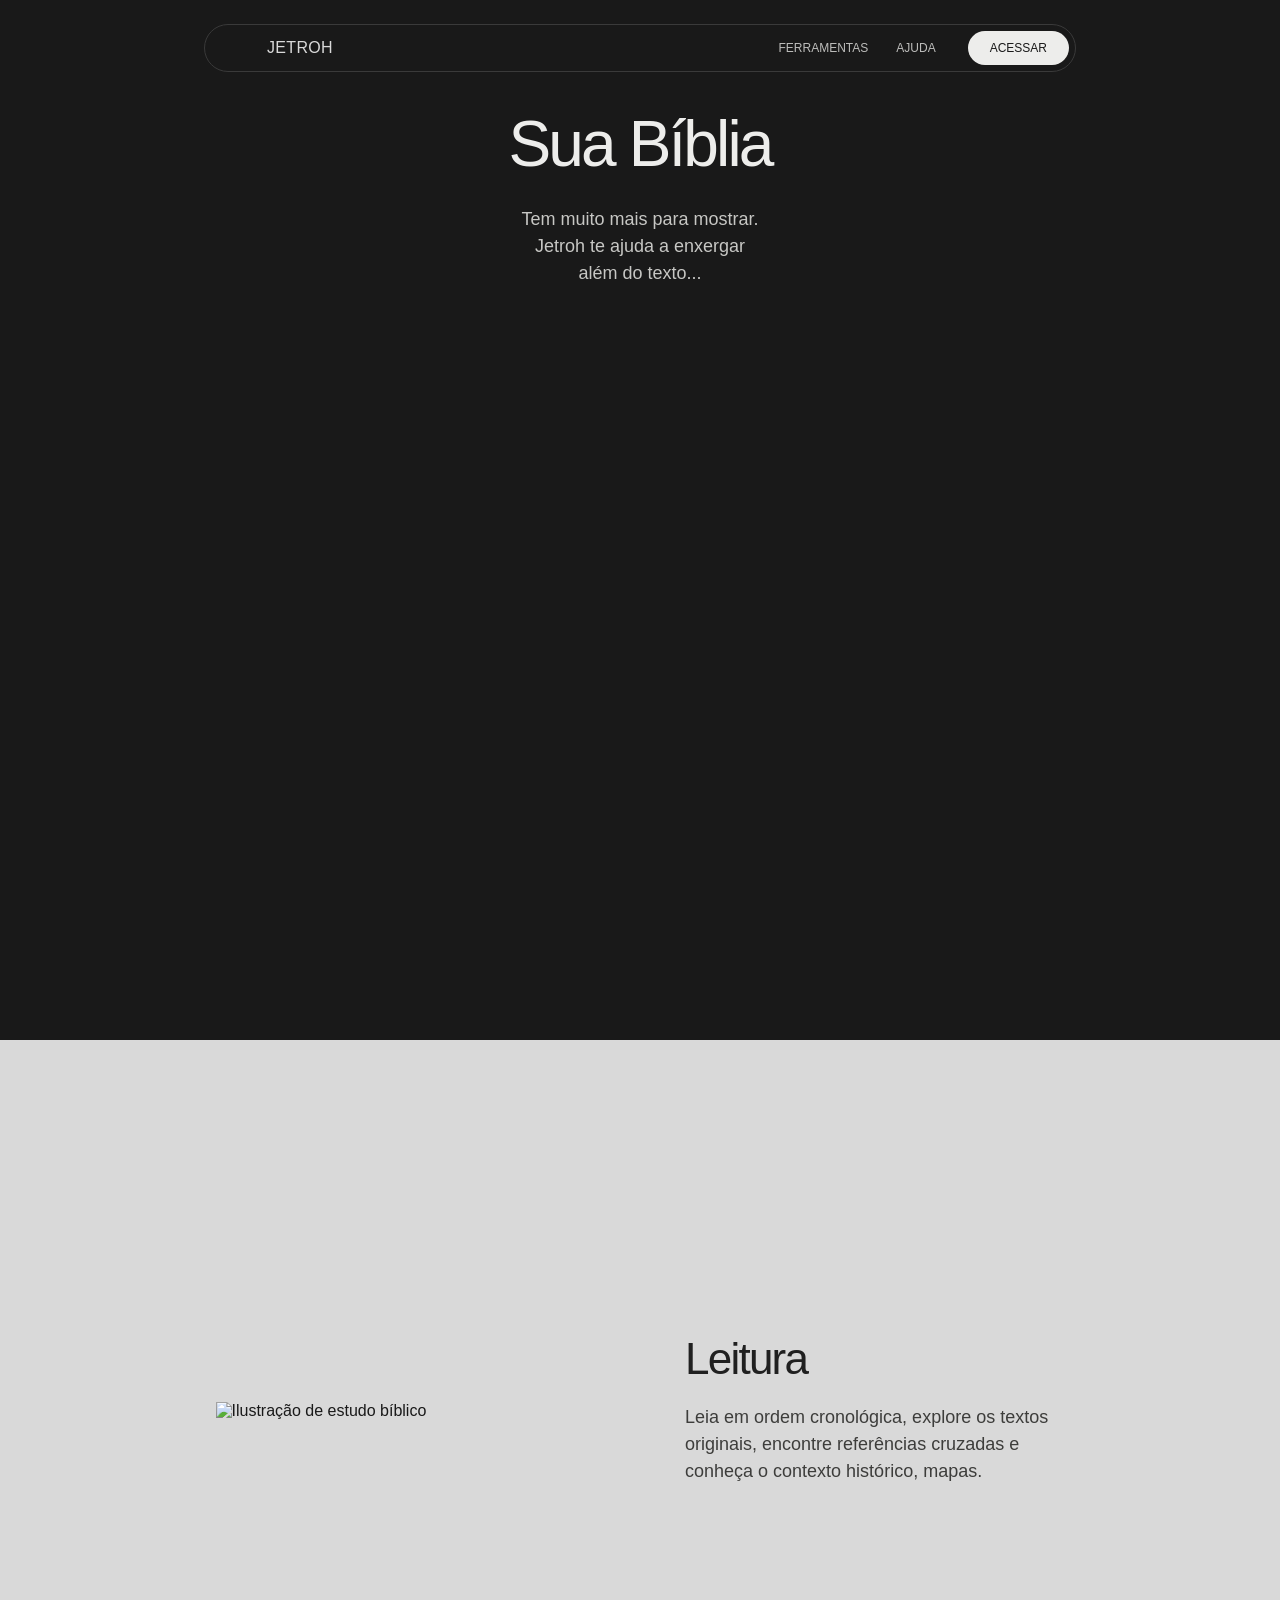
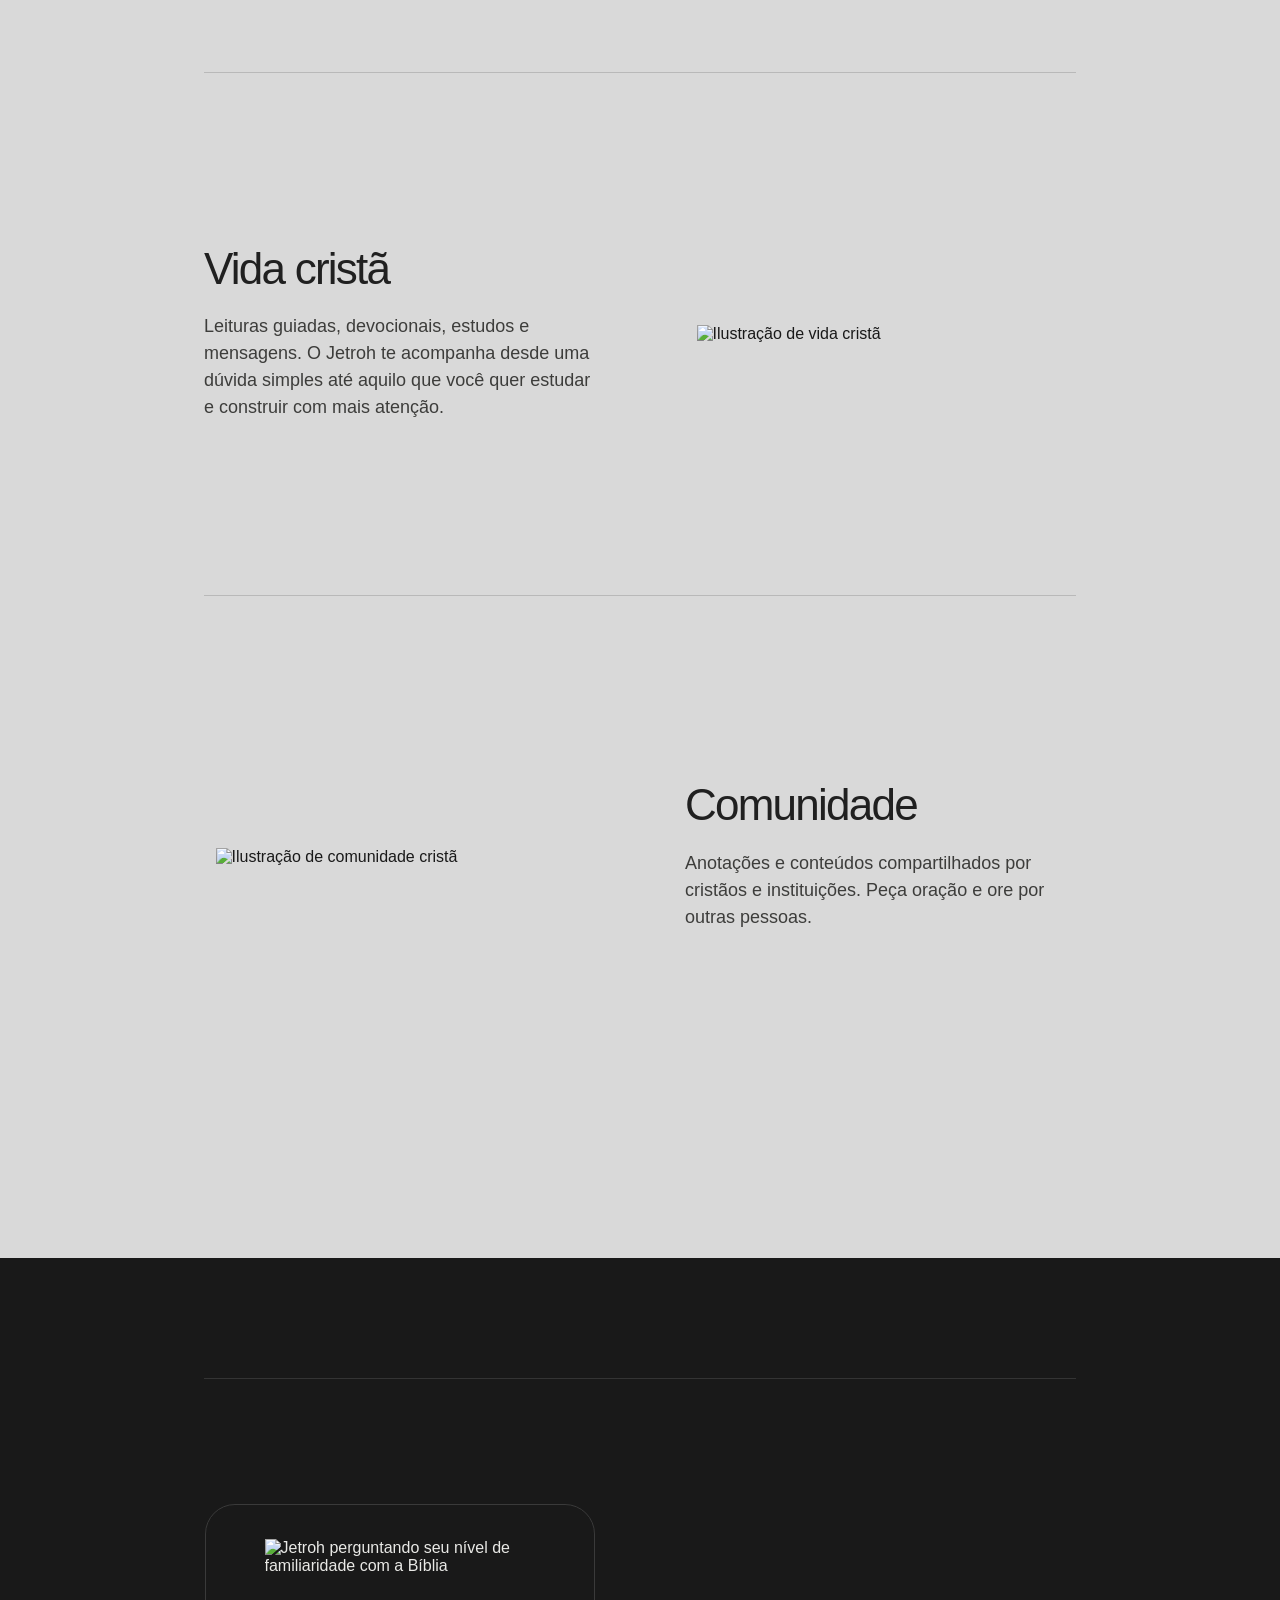
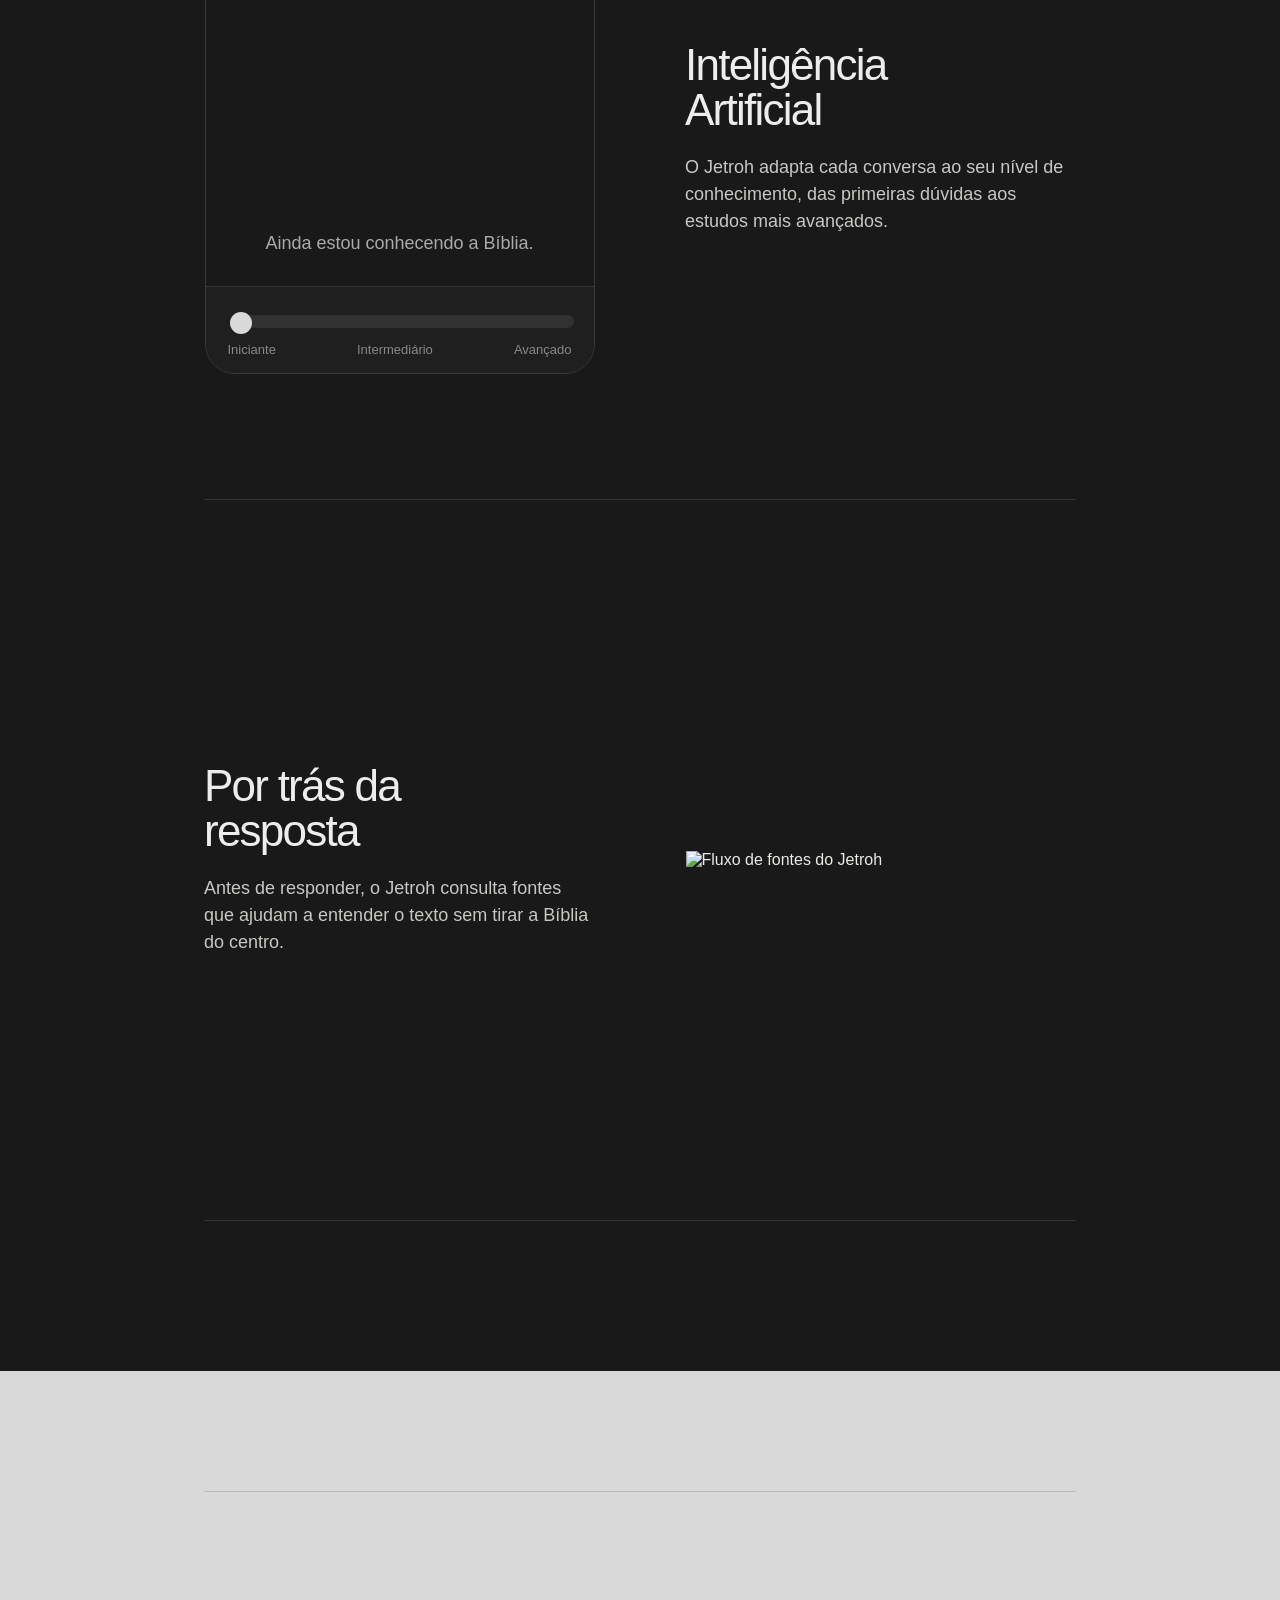
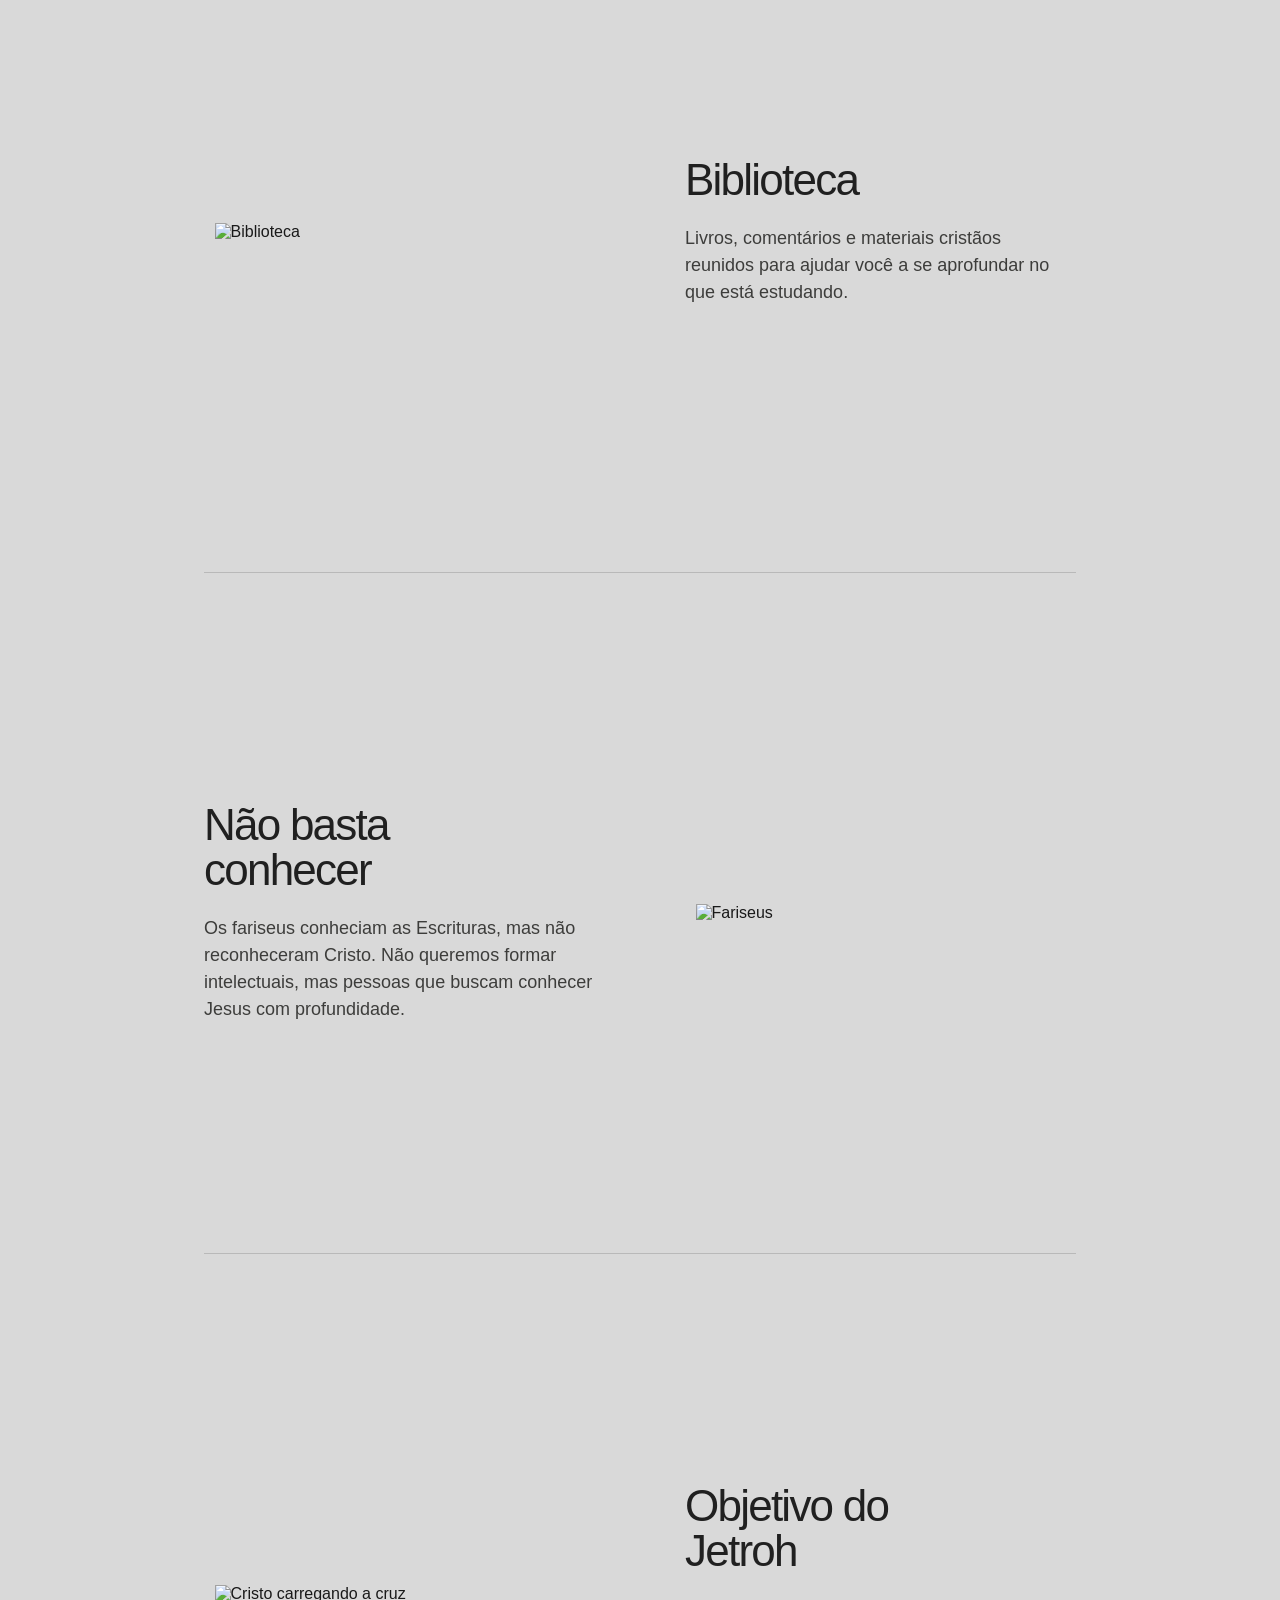
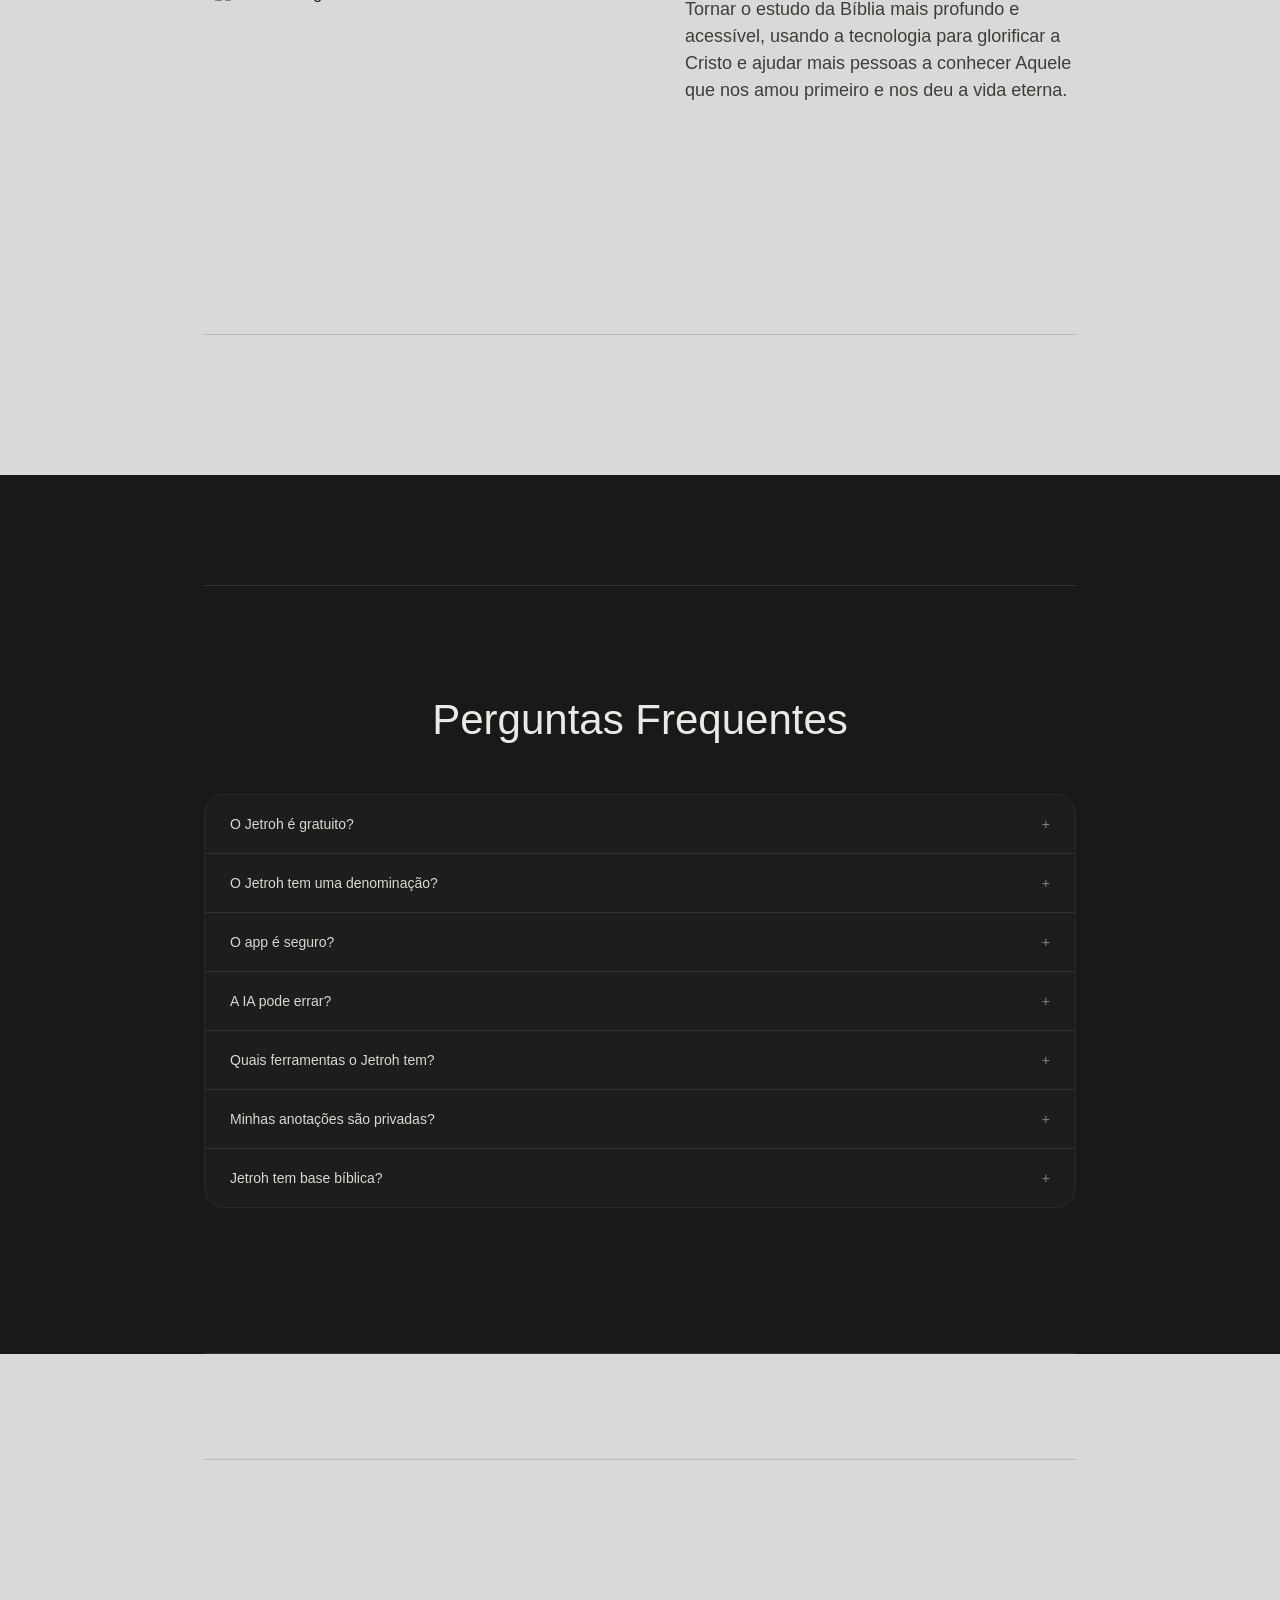
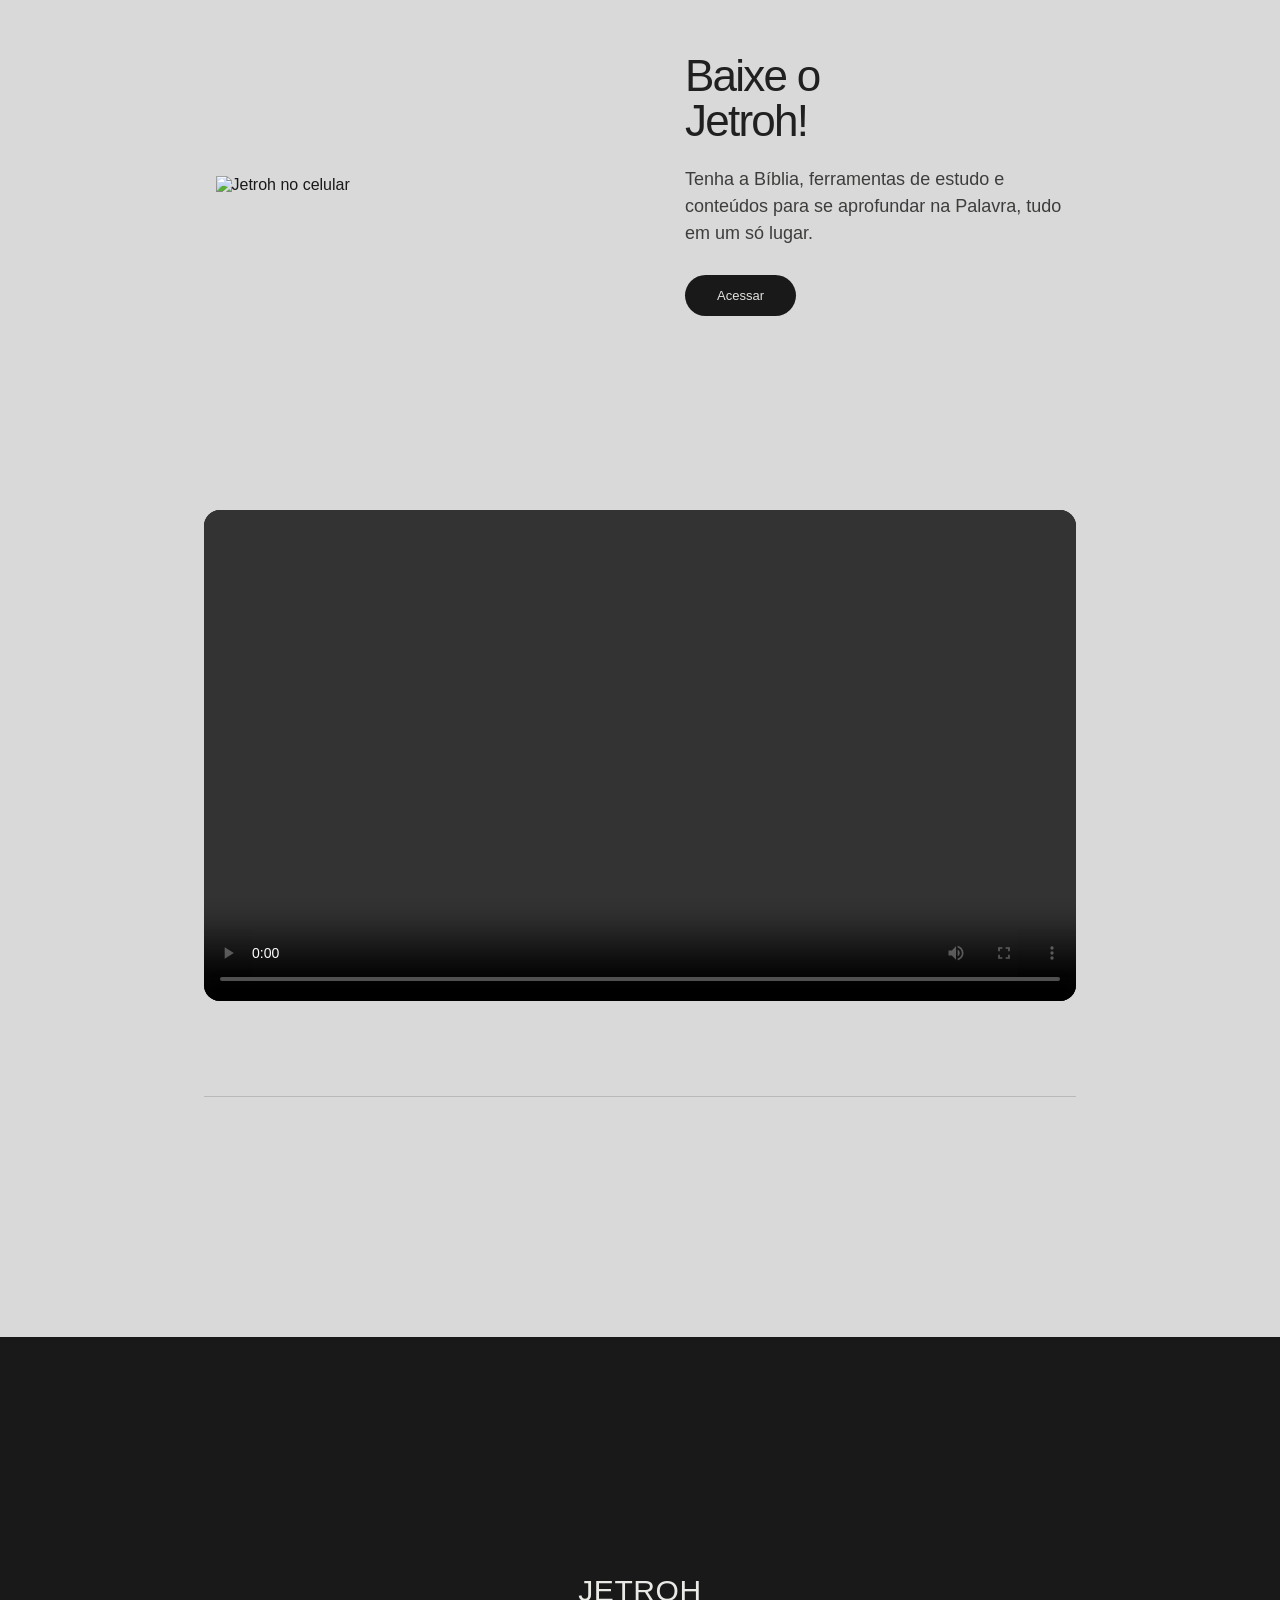
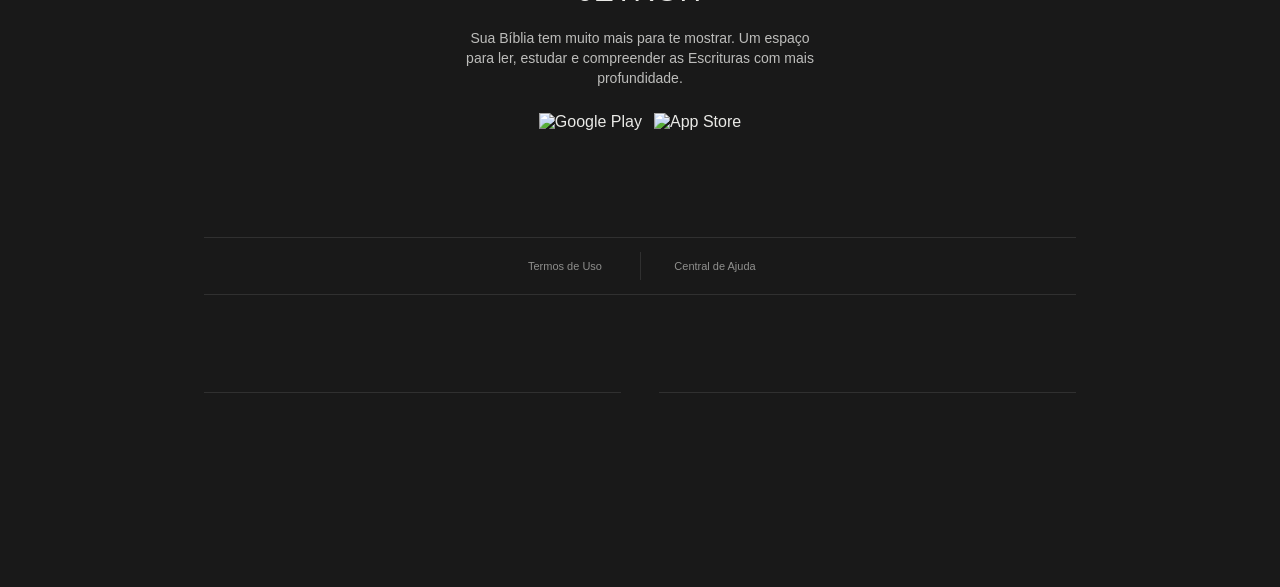
==== index.html @ 693a2fa3 "Add files via upload" ====
<!DOCTYPE html>
<html lang="pt-BR">
<head>
  <meta charset="UTF-8">
  <meta name="viewport" content="width=device-width, initial-scale=1.0">
  <meta name="theme-color" content="#191919">
  <title>Jetroh Bible</title>
  <link rel="icon" type="image/svg+xml" href="assets/section6/logo_jetroh.svg">
  <link rel="stylesheet" href="styles.css">
  
</head>
<body>
  <header class="topbar">
    <a class="brand-mini" href="index.html#inicio" aria-label="Jetroh"><img src="assets/section6/logo_jetroh.svg" alt=""><span>JETROH</span></a>
    <nav class="desktop-nav" aria-label="Navegação principal">
      <a href="#recursos">FERRAMENTAS</a>
      <a href="help.html">AJUDA</a>
      <a href="download.html" class="desktop-access">ACESSAR</a>
    </nav>
    <button class="menu-button" type="button" aria-label="Abrir menu" aria-expanded="false"><span></span><span></span></button>
  </header>
  <nav class="menu-panel" aria-label="Navegação"><a href="#recursos">FERRAMENTAS</a><a href="help.html">AJUDA</a><a href="download.html">ACESSAR</a></nav>

  <main>
    <section class="hero dark-shell" id="inicio">
      <div class="hero-copy">
        <h1 class="hero-title">Sua Bíblia</h1>
        <p class="hero-text">Tem muito mais para mostrar.<br>Jetroh te ajuda a enxergar<br>além do texto...</p>
      </div>
      <div class="hero-art" aria-hidden="true">
        <img class="bible-center" src="assets/section1/bible_center.svg" alt="">
        <img class="hero-card hero-card-1" src="assets/section1/card1.svg" alt="">
        <img class="hero-card hero-card-2" src="assets/section1/card2.svg" alt="">
        <img class="bubble bubble-1" src="assets/section1/balao1.svg" alt="">
        <img class="bubble bubble-2" src="assets/section1/balao2.svg" alt="">
      </div>
    </section>

    <section class="light-shell feature-stack" id="recursos">
      <article class="feature-row">
        <div class="feature-media"><img src="assets/section2/img1.svg" alt="Ilustração de estudo bíblico"></div>
        <div class="feature-copy"><h2>Leitura</h2><p>Leia em ordem cronológica, explore os textos originais, encontre referências cruzadas e conheça o contexto histórico, mapas.</p></div>
      </article>
      <div class="line light-line"></div>
      <article class="feature-row reverse">
        <div class="feature-media"><img src="assets/section2/img2.svg" alt="Ilustração de vida cristã"></div>
        <div class="feature-copy"><h2>Vida cristã</h2><p>Leituras guiadas, devocionais, estudos e mensagens. O Jetroh te acompanha desde uma dúvida simples até aquilo que você quer estudar e construir com mais atenção.</p></div>
      </article>
      <div class="line light-line"></div>
      <article class="feature-row">
        <div class="feature-media"><img src="assets/section2/img3.svg" alt="Ilustração de comunidade cristã"></div>
        <div class="feature-copy"><h2>Comunidade</h2><p>Anotações e conteúdos compartilhados por cristãos e instituições. Peça oração e ore por outras pessoas.</p></div>
      </article>
    </section>

    <section class="dark-shell ai-section" id="ia">
      <div class="line dark-line"></div>
      <article class="ai-row">
        <div class="ai-visual level-card">
          <img src="assets/section3/img1.svg" alt="Jetroh perguntando seu nível de familiaridade com a Bíblia">
          <p class="level-message" aria-live="polite">Ainda estou conhecendo a Bíblia.</p>
          <div class="level-control">
            <input id="bible-level" type="range" min="0" max="100" step="1" value="0" aria-label="Familiaridade com a Bíblia">
            <div class="level-labels"><span>Iniciante</span><span>Intermediário</span><span>Avançado</span></div>
          </div>
        </div>
        <div class="section-copy white"><h2>Inteligência<br>Artificial</h2><p>O Jetroh adapta cada conversa ao seu nível de conhecimento, das primeiras dúvidas aos estudos mais avançados.</p></div>
      </article>
      <div class="line dark-line"></div>
      <article class="ai-row reverse">
        <div class="ai-visual"><img src="assets/section3/img2.svg" alt="Fluxo de fontes do Jetroh"></div>
        <div class="section-copy white"><h2>Por trás da<br>resposta</h2><p>Antes de responder, o Jetroh consulta fontes que ajudam a entender o texto sem tirar a Bíblia do centro.</p></div>
      </article>
      <div class="line dark-line"></div>
    </section>

    <section class="light-shell editorial-section" id="biblioteca">
      <div class="line light-line"></div>
      <article class="editorial-row">
        <div class="editorial-media"><img src="assets/section4/img1.svg" alt="Biblioteca"></div>
        <div class="section-copy"><h2>Biblioteca</h2><p>Livros, comentários e materiais cristãos reunidos para ajudar você a se aprofundar no que está estudando.</p></div>
      </article>
      <div class="line light-line"></div>
      <article class="editorial-row reverse">
        <div class="editorial-media"><img src="assets/section4/img2.svg" alt="Fariseus"></div>
        <div class="section-copy"><h2>Não basta<br>conhecer</h2><p>Os fariseus conheciam as Escrituras, mas não reconheceram Cristo. Não queremos formar intelectuais, mas pessoas que buscam conhecer Jesus com profundidade.</p></div>
      </article>
      <div class="line light-line"></div>
      <article class="editorial-row">
        <div class="editorial-media"><img src="assets/section4/img3.svg" alt="Cristo carregando a cruz"></div>
        <div class="section-copy"><h2>Objetivo do<br>Jetroh</h2><p>Tornar o estudo da Bíblia mais profundo e acessível, usando a tecnologia para glorificar a Cristo e ajudar mais pessoas a conhecer Aquele que nos amou primeiro e nos deu a vida eterna.</p></div>
      </article>
      <div class="line light-line"></div>
    </section>

    <section class="dark-shell faq-section" id="faq">
      <div class="line dark-line"></div>
      <h2>Perguntas Frequentes</h2>
      <div class="faq-list">
        <div class="faq-item"><button class="faq-question" type="button" aria-expanded="false">O Jetroh é gratuito?<span>+</span></button><div class="faq-answer"><div><p>O Jetroh terá recursos acessíveis para leitura e estudo, com detalhes de planos apresentados no lançamento.</p></div></div></div>
        <div class="faq-item"><button class="faq-question" type="button" aria-expanded="false">O Jetroh tem uma denominação?<span>+</span></button><div class="faq-answer"><div><p>O aplicativo respeita tradições e denominações, mantendo a Bíblia no centro da experiência.</p></div></div></div>
        <div class="faq-item"><button class="faq-question" type="button" aria-expanded="false">O app é seguro?<span>+</span></button><div class="faq-answer"><div><p>Privacidade e segurança fazem parte da estrutura do produto, especialmente em conteúdos e anotações pessoais.</p></div></div></div>
        <div class="faq-item"><button class="faq-question" type="button" aria-expanded="false">A IA pode errar?<span>+</span></button><div class="faq-answer"><div><p>Sim. Por isso as respostas devem ser conferidas nas referências apresentadas. A IA não substitui discipulado, igreja local ou estudo responsável.</p></div></div></div>
        <div class="faq-item"><button class="faq-question" type="button" aria-expanded="false">Quais ferramentas o Jetroh tem?<span>+</span></button><div class="faq-answer"><div><p>Leitura bíblica, ferramentas de estudo, contexto, textos originais, referências, devocionais, biblioteca, comunidade e assistência por IA.</p></div></div></div>
        <div class="faq-item"><button class="faq-question" type="button" aria-expanded="false">Minhas anotações são privadas?<span>+</span></button><div class="faq-answer"><div><p>As anotações privadas permanecem privadas; conteúdos comunitários dependem da sua escolha de compartilhamento.</p></div></div></div>
        <div class="faq-item"><button class="faq-question" type="button" aria-expanded="false">Jetroh tem base bíblica?<span>+</span></button><div class="faq-answer"><div><p>A proposta do Jetroh é usar tecnologia como ferramenta para aprofundar a leitura e compreensão das Escrituras.</p></div></div></div>
      </div>
    </section>
    <div class="line dark-line"></div>

    <section class="light-shell download-section" id="download">
      <div class="line light-line"></div>
      <div class="download-wrap">
        <div class="download-visual"><img src="assets/section5/img1.svg" alt="Jetroh no celular"></div>
        <div class="section-copy download-copy"><h2>Baixe o<br>Jetroh!</h2><p>Tenha a Bíblia, ferramentas de estudo e conteúdos para se aprofundar na Palavra, tudo em um só lugar.</p><a href="download.html" class="download-cta">Acessar</a></div>
      </div>
      <div class="download-video-wrap">
        <video class="download-video" controls preload="metadata" playsinline aria-label="Demonstração das funções do Jetroh">
          Seu navegador não suporta reprodução de vídeo.
        </video>
      </div>
      <div class="line light-line"></div>
    </section>
  </main>

  <footer class="dark-shell footer">
    <img class="footer-transition" src="assets/section6/element1.svg" alt="">
    <div class="footer-art"><img src="assets/section6/jetroh.svg" alt=""></div>
    <div class="footer-brand"><span>JETROH</span></div>
    <p>Sua Bíblia tem muito mais para te mostrar. Um espaço para ler, estudar e compreender as Escrituras com mais profundidade.</p>
    <div class="store-buttons">
      <img src="assets/section6/botao_play.svg" alt="Google Play">
      <img src="assets/section6/botao_apple.svg" alt="App Store">
    </div>
    <div class="footer-links"><a href="termos.html">Termos de Uso</a><a href="help.html">Central de Ajuda</a></div>
    <div class="footer-social" aria-label="Redes sociais">
      <a href="https://www.instagram.com/jetroh.bible/" target="_blank" rel="noopener noreferrer" aria-label="Instagram"><img src="assets/section6/insta.svg" alt=""></a>
      <a href="https://discord.gg/aUsStU58s" aria-label="Discord"><img src="assets/section6/discord.svg" alt=""></a>
      <a href="mailto:jetroh.bible@gmail.com" aria-label="E-mail"><img src="assets/section6/email.svg" alt=""></a>
    </div>
    <div class="footer-bottom-mark"><button class="to-top" aria-label="Voltar ao topo"><img src="assets/section6/logo_jetroh.svg" alt=""></button></div>
  </footer>

  <script src="script.js"></script>
</body>
</html>
---- styles.css ----
:root{--dark:#191919;--light:#D9D9D9;--ink:#191919;--muted:#9d9d9a;--line-light:#b9b9b9;--line-dark:#343434;--white:#e9e9e6}
*{box-sizing:border-box}html{scroll-behavior:smooth}body{margin:0;background:var(--dark);color:var(--ink);font-family:Inter,Arial,sans-serif;font-weight:400}a{color:inherit;text-decoration:none}button{font:inherit}.dark-shell{background:var(--dark);color:var(--white)}.light-shell{background:var(--light);color:var(--ink)}
.topbar{height:48px;width:min(872px,78vw);display:flex;align-items:center;justify-content:space-between;padding:0 20px;position:fixed;z-index:50;left:50%;top:24px;transform:translateX(-50%);background:#191919;border:1px solid #3a3a3a;border-radius:999px;color:#d9d9d9}.brand-mini{display:flex;align-items:center;gap:10px;font-family:Arial,sans-serif;font-size:16px;letter-spacing:.02em}.brand-mini img{width:32px;height:auto;filter:brightness(2)}.menu-button{width:32px;height:32px;border:0;background:transparent;display:grid;place-content:center;gap:5px;cursor:pointer}.menu-button span{display:block;width:15px;height:1px;background:#d9d9d9}.menu-panel{display:none;position:absolute;right:0;top:56px;padding:12px;background:#202020;border:1px solid #383838;border-radius:14px;min-width:190px}.menu-panel.open{display:grid}.menu-panel a{padding:9px 12px;font-size:12px;color:#d9d9d9}
.hero{height:1040px;position:relative;overflow:hidden;padding-top:112px}.hero-copy{text-align:center;position:relative;z-index:3}.hero h1{margin:0;font-family:Arial,sans-serif;font-weight:400;font-size:clamp(58px,5.5vw,86px);line-height:.95;letter-spacing:-.055em;color:#ededeb}.hero h1 span{font-size:.45em;line-height:1.5;font-family:Arial,sans-serif;font-weight:400;letter-spacing:0}.hero-art{width:760px;height:790px;margin:48px auto 0;position:relative}.bible-center{position:absolute;left:50%;top:0;transform:translateX(-50%);height:782px;width:auto}.hero-card{position:absolute;width:180px}.hero-card-1{left:78px;top:200px;transform:rotate(-3deg)}.hero-card-2{right:68px;top:220px;transform:rotate(2deg)}.bubble{position:absolute;width:165px}.bubble-1{left:25px;top:410px}.bubble-2{right:10px;top:445px}
.line{height:1px;width:min(872px,78vw);margin:0 auto}.light-line{background:var(--line-light)}.dark-line{background:var(--line-dark)}.feature-stack{padding:110px 0 140px}.feature-row,.ai-row,.editorial-row,.download-wrap{width:min(872px,82vw);margin:0 auto;display:grid;grid-template-columns:1fr 1fr;align-items:center;gap:90px}.feature-row{min-height:522px}.feature-row.reverse .feature-media,.ai-row.reverse .ai-visual,.editorial-row.reverse .editorial-media{order:2}.feature-row.reverse .feature-copy,.ai-row.reverse .section-copy,.editorial-row.reverse .section-copy{order:1}.feature-media img{width:100%;max-width:368px;display:block;margin:auto}.feature-copy h2,.section-copy h2{font-family:Arial,sans-serif;font-weight:400;font-size:44px;line-height:1.02;letter-spacing:-.04em;margin:0 0 22px;color:#202020}.feature-copy p,.section-copy p{font-size:18px;line-height:1.5;margin:0;max-width:390px;color:#3d3d3b}.ai-section{padding:120px 0 150px}.ai-row{min-height:720px}.section-copy.white h2{color:#ededeb}.section-copy.white p{color:#c7c7c4}.ai-visual img{display:block;width:100%;max-width:310px;margin:auto}.level-card{border:1px solid #3a3a3a;border-radius:30px;overflow:hidden;max-width:390px;margin:auto;padding-top:34px}.level-card>img{max-width:270px}.level-message{height:86px;margin:0!important;padding:18px 30px;display:grid;place-items:center;text-align:center;color:#aaa!important;font-size:18px!important;line-height:1.25!important}.level-control{border-top:1px solid #373737;padding:26px 22px 20px}.level-control input{width:100%;accent-color:#d9d9d9;cursor:pointer}.level-labels{display:flex;justify-content:space-between;margin-top:10px;color:#888;font-size:11px}.editorial-section{padding:120px 0 140px}.editorial-row{min-height:680px}.editorial-media img{display:block;width:100%;max-width:370px;margin:auto}.faq-section{padding:110px 0 145px}.faq-section>h2{font-family:Arial,sans-serif;font-weight:400;font-size:42px;text-align:center;margin:110px 0 50px}.faq-list{width:min(872px,82vw);margin:auto;border:1px solid #292929;border-radius:20px;overflow:hidden;background:#1d1d1d}.faq-list details{border-bottom:1px solid #303030}.faq-list details:last-child{border-bottom:0}.faq-list summary{list-style:none;cursor:pointer;padding:21px 25px;color:#d8d8d5;font-size:14px;display:flex;justify-content:space-between}.faq-list summary::-webkit-details-marker{display:none}.faq-list summary span{color:#818181}.faq-list p{margin:0;padding:0 60px 22px 25px;color:#9c9c9a;font-size:13px;line-height:1.55}.download-section{padding:105px 0 240px}.download-wrap{min-height:650px}.download-visual img{display:block;width:100%;max-width:368px;margin:auto}.download-copy .download-cta{display:inline-flex;margin-top:28px;background:#191919;color:#e2e2df;border-radius:999px;padding:13px 32px;font-size:13px}.footer{min-height:850px;text-align:center;padding:205px 0 45px;position:relative;overflow:hidden}.footer-transition{position:absolute;top:-155px;left:50%;transform:translateX(-50%);width:150px;height:auto}.footer-art img{width:120px;height:auto;opacity:.95}.footer-brand{margin:12px auto 0;display:flex;flex-direction:column;gap:8px;align-items:center;font-family:Arial,sans-serif;font-size:30px;letter-spacing:.02em}.footer-brand img{width:24px;filter:brightness(3)}.footer>p{width:min(370px,78vw);margin:20px auto 25px;font-size:14px;line-height:1.45;color:#bdbdbb}.store-buttons{display:flex;justify-content:center;align-items:center;gap:12px}.store-buttons img{display:block;height:39px;width:auto}.footer-links{width:min(872px,82vw);border-top:1px solid #303030;border-bottom:1px solid #303030;margin:85px auto 0;padding:22px 0;display:flex;justify-content:center;gap:80px;color:#8f8f8d;font-size:11px}.to-top{margin-top:28px;border:0;background:transparent;color:#f1f1ee;font-size:20px;cursor:pointer}
@media(max-width:700px){.topbar{top:18px;height:48px;width:74vw;padding:0 16px}.brand-mini{font-size:14px}.brand-mini img{width:21px}.hero{height:790px;padding-top:110px}.hero h1{font-size:48px;line-height:.96}.hero h1 span{font-size:.46em}.hero-art{width:100%;height:610px;margin-top:38px}.bible-center{height:500px;top:0}.hero-card{width:112px}.hero-card-1{left:9%;top:150px}.hero-card-2{right:7%;top:185px}.bubble{width:112px}.bubble-1{left:8%;top:305px}.bubble-2{right:5%;top:335px}.line{width:86vw}.feature-stack{padding:55px 0 50px}.feature-row,.ai-row,.editorial-row,.download-wrap{width:74vw;grid-template-columns:1fr;gap:24px}.feature-row{min-height:500px;padding:42px 0;align-content:center}.feature-row.reverse .feature-media,.ai-row.reverse .ai-visual,.editorial-row.reverse .editorial-media{order:2}.feature-row.reverse .feature-copy,.ai-row.reverse .section-copy,.editorial-row.reverse .section-copy{order:1}.feature-media img{max-width:100%}.feature-copy h2,.section-copy h2{font-size:36px;margin-bottom:14px}.feature-copy p,.section-copy p{font-size:16px;line-height:1.42;max-width:none}.ai-section{padding:55px 0}.ai-row{min-height:610px;padding:40px 0;align-content:center}.ai-row .ai-visual{order:2}.ai-row .section-copy{order:1}.ai-visual img{max-width:100%}.level-card{width:100%;border-radius:24px;padding-top:24px}.level-card>img{max-width:250px}.level-message{height:88px;font-size:17px!important}.level-control{padding:22px 16px 18px}.editorial-section{padding:50px 0 55px}.editorial-row{min-height:590px;padding:45px 0;align-content:center}.editorial-row .editorial-media{order:2}.editorial-row .section-copy{order:1}.editorial-media img{max-width:100%}.faq-section{padding:55px 0 70px}.faq-section>h2{font-size:30px;margin:58px 0 28px}.faq-list{width:74vw;border-radius:13px}.faq-list summary{padding:15px 13px;font-size:11px}.faq-list p{padding:0 32px 15px 13px;font-size:11px}.download-section{padding:48px 0 180px}.download-wrap{min-height:560px;padding:42px 0;align-content:center}.download-visual{order:2}.download-copy{order:1}.download-copy .download-cta{display:none}.footer{min-height:650px;padding-top:150px}.footer-transition{top:-115px;width:105px}.footer-art img{width:78px}.footer-brand{font-size:26px}.footer-brand img{width:20px}.footer>p{font-size:13px;width:58vw}.store-buttons img{height:31px}.footer-links{margin-top:55px;width:74vw;gap:35px;font-size:9px}.to-top{margin-top:22px}}

/* Refinos aprovados — hero, seletor de familiaridade e rodapé */
.hero h1{
  display:flex;
  flex-direction:column;
  align-items:center;
  gap:24px;
  font-family:Arial,sans-serif;
  font-weight:400;
  line-height:1;
  letter-spacing:-.045em;
}
.hero-title{
  display:block;
  font-size:clamp(58px,5vw,78px);
  color:#ededeb;
}
.hero-subtitle{
  display:block;
  font-size:clamp(25px,2.25vw,34px);
  line-height:1.18;
  letter-spacing:-.02em;
  color:#ededeb;
}
.hero-art{isolation:isolate}
.bible-center{z-index:2}
.hero-card-1{
  z-index:1;
  left:calc(50% - 255px);
  top:145px;
  width:168px;
  transform:rotate(-5deg);
}
.hero-card-2{
  z-index:3;
  right:auto;
  left:calc(50% + 105px);
  top:250px;
  width:160px;
  transform:rotate(2deg);
}
.bubble{z-index:4}
.bubble-1{
  left:calc(50% + 95px);
  top:95px;
  width:150px;
}
.bubble-2{
  right:auto;
  left:calc(50% - 260px);
  top:370px;
  width:148px;
}

.level-card{
  width:390px;
  height:470px;
  max-width:100%;
  display:flex;
  flex-direction:column;
  padding-top:34px;
}
.level-card>img{
  width:270px;
  height:261px;
  max-width:100%;
  object-fit:contain;
  flex:0 0 261px;
}
.level-message{
  box-sizing:border-box;
  width:100%;
  height:86px;
  min-height:86px;
  max-height:86px;
  flex:0 0 86px;
  overflow:hidden;
}
.level-control{
  height:88px;
  min-height:88px;
  margin-top:auto;
  flex:0 0 88px;
  background-color:#1F1F1F;
}

.footer{
  padding-top:205px;
}
.footer-transition{
    top: -22px;
    width: 148px;
    z-index: 2;
}
.footer-art{
  position:relative;
  z-index:3;
}
.footer-brand{
  margin-top:14px;
  display:block;
}
.footer-brand span{
  display:block;
}

.footer-social{
  width:min(872px,82vw);
  margin:0 auto;
  padding:30px 0 12px;
  display:flex;
  align-items:center;
  justify-content:center;
  gap:14px;
}
.footer-social a{
  display:grid;
  place-items:center;
  width:20px;
  height:20px;
}
.footer-social img{
  display:block;
  max-width:18px;
  max-height:18px;
  width:auto;
  height:auto;
}

.footer-bottom-mark{
  width:min(872px,82vw);
  height:34px;
  margin:18px auto 0;
  position:relative;
  display:flex;
  align-items:center;
  justify-content:center;
}
.footer-bottom-mark::before{
  content:"";
  position:absolute;
  left:0;
  right:0;
  top:50%;
  height:1px;
  background:#303030;
}
.to-top{
  position:relative;
  z-index:2;
  margin:0;
  width:38px;
  height:30px;
  display:grid;
  place-items:center;
  border:0;
  background:#191919;
  padding:0 8px;
}
.to-top img{
  display:block;
  width:22px;
  height:auto;
  filter:brightness(3);
}

@media(max-width:700px){
  .hero h1{gap:14px}
  .hero-title{font-size:48px}
  .hero-subtitle{font-size:23px;line-height:1.22}
  .hero-card-1{left:calc(50% - 185px);top:108px;width:116px}
  .hero-card-2{left:calc(50% + 68px);top:185px;width:112px}
  .bubble-1{left:calc(50% + 52px);top:78px;width:106px}
  .bubble-2{left:calc(50% - 185px);top:300px;width:104px}
  .level-card{height:430px;padding-top:24px}
  .level-card>img{width:250px;height:240px;flex-basis:240px}
  .level-message{height:82px;min-height:82px;max-height:82px;flex-basis:82px}
  .level-control{height:84px;min-height:84px;flex-basis:84px;}
  .footer-transition{top:-18px;width:110px}
  .footer-bottom-mark{width:74vw;margin-top:16px}
}


/* Ajustes v4 — hero com título + parágrafo e microanimações contínuas */
.hero-copy{
  display:flex;
  flex-direction:column;
  align-items:center;
}
.hero-copy .hero-title{
  margin:0;
  font-family:Arial,sans-serif;
  font-weight:400;
  font-size:clamp(58px,5vw,78px);
  line-height:1;
  letter-spacing:-.045em;
  color:#ededeb;
}
.hero-copy .hero-text{
  margin:30px 0 0;
  font-family:Inter,Arial,sans-serif;
  font-size:18px;
  line-height:1.5;
  font-weight:400;
  letter-spacing:0;
  color:#c7c7c4;
  text-align:center;
}

/* Desativa a antiga estrutura tipográfica do h1 */
.hero h1{
  display:block;
  margin:0;
  font-size:inherit;
  line-height:inherit;
  letter-spacing:inherit;
}
.hero h1 span{font-size:inherit;line-height:inherit}

.hero-card,
.bubble{
  will-change: transform;
  backface-visibility: hidden;
  -webkit-backface-visibility: hidden;
  filter: none;
  image-rendering: auto;
}

.hero-card-1{animation:float-card-left 6.4s ease-in-out infinite}
.hero-card-2{animation:float-card-right 7.2s ease-in-out infinite}
.bubble-1{animation:float-bubble-one 5.6s ease-in-out infinite}
.bubble-2{animation:float-bubble-two 6.1s ease-in-out infinite}

@keyframes float-card-left{
  0%,100%{transform:translate3d(0,0,0) rotate(-5deg)}
  50%{transform:translate3d(-3px,-8px,0) rotate(-4deg)}
}
@keyframes float-card-right{
  0%,100%{transform:translate3d(0,0,0) rotate(2deg)}
  50%{transform:translate3d(4px,-7px,0) rotate(2.7deg)}
}
@keyframes float-bubble-one{
  0%,100%{transform:translate3d(0,0,0)}
  50%{transform:translate3d(4px,-6px,0)}
}
@keyframes float-bubble-two{
  0%,100%{transform:translate3d(0,0,0)}
  50%{transform:translate3d(-4px,-7px,0)}
}

@media(max-width:700px){
  .hero-copy .hero-title{font-size:48px}
  .hero-copy .hero-text{margin-top:18px;font-size:16px;line-height:1.45}
}

@media(prefers-reduced-motion:reduce){
  .hero-card-1,.hero-card-2,.bubble-1,.bubble-2{animation:none}
}

.level-control input {
    width: 100%;
    appearance: none;
    -webkit-appearance: none;
    background: transparent;
    cursor: pointer;
}

.level-control input::-webkit-slider-runnable-track {
    height: 13px;
    background: #313131;
    border: none;
    border-radius: 100px;
}

.level-control input::-webkit-slider-thumb {
    -webkit-appearance: none;
    width: 22px;
    height: 22px;
    background: #d9d9d9;
    border: none;
    border-radius: 50%;
    margin-top: -3px;
}

/* Entrada sutil das sections */
.reveal-on-scroll{
  opacity:0;
  transform:translate3d(0,22px,0);
  transition:opacity .75s ease, transform .85s cubic-bezier(.2,.7,.2,1);
  will-change:opacity,transform;
}
.reveal-on-scroll.is-visible{
  opacity:1;
  transform:translate3d(0,0,0);
}

.feature-row.reverse.reveal-on-scroll,
.ai-row.reverse.reveal-on-scroll,
.editorial-row.reverse.reveal-on-scroll{
  transform:translate3d(0,22px,0);
}
.feature-row.reverse.reveal-on-scroll.is-visible,
.ai-row.reverse.reveal-on-scroll.is-visible,
.editorial-row.reverse.reveal-on-scroll.is-visible{
  transform:translate3d(0,0,0);
}

/* Slider contínuo de familiaridade */
.level-control input{
  touch-action:none;
}
.level-control input:focus{
  outline:none;
}
.level-control input::-moz-range-track{
  height:13px;
  background:#313131;
  border:none;
  border-radius:100px;
}
.level-control input::-moz-range-thumb{
  width:22px;
  height:22px;
  background:#d9d9d9;
  border:none;
  border-radius:50%;
}

@media(prefers-reduced-motion:reduce){
  .reveal-on-scroll{
    opacity:1;
    transform:none;
    transition:none;
  }
}

/* Responsividade mobile alinhada ao layout de referência (Android Compact) */
@media (max-width:700px){
  html,body{width:100%;max-width:100%;overflow-x:hidden}

  .topbar{
    top:10px;
    width:calc(100% - 28px);
    max-width:420px;
    height:42px;
    padding:0 12px;
  }
  .brand-mini{font-size:12px;gap:7px}
  .brand-mini img{width:18px}
  .menu-button{width:30px;height:30px}

  .hero{
    height:760px;
    padding-top:92px;
  }
  .hero-copy{width:86%;margin:0 auto}
  .hero-copy .hero-title{font-size:40px;line-height:1.02}
  .hero-copy .hero-text{margin-top:14px;font-size:14px;line-height:1.42}
  .hero-art{
    width:390px;
    max-width:100vw;
    height:565px;
    margin:24px auto 0;
  }
  .bible-center{height:485px;top:6px}
  .hero-card-1{left:calc(50% - 164px);top:128px;width:108px}
  .hero-card-2{left:calc(50% + 50px);top:172px;width:108px}
  .bubble-1{left:calc(50% + 48px);top:74px;width:102px}
  .bubble-2{left:calc(50% - 166px);top:282px;width:100px}

  .line{width:calc(100% - 40px)}

  .feature-stack{padding:34px 0 40px}
  .feature-row,.ai-row,.editorial-row,.download-wrap{
    width:calc(100% - 48px);
    max-width:360px;
    grid-template-columns:1fr;
    gap:22px;
  }
  .feature-row{
    min-height:0;
    padding:44px 0 50px;
    align-content:initial;
  }
  .feature-row .feature-copy,
  .feature-row.reverse .feature-copy,
  .ai-row .section-copy,
  .ai-row.reverse .section-copy,
  .editorial-row .section-copy,
  .editorial-row.reverse .section-copy,
  .download-copy{order:1}
  .feature-row .feature-media,
  .feature-row.reverse .feature-media,
  .ai-row .ai-visual,
  .ai-row.reverse .ai-visual,
  .editorial-row .editorial-media,
  .editorial-row.reverse .editorial-media,
  .download-visual{order:2}

  .feature-copy h2,.section-copy h2{
    font-size:30px;
    line-height:1.02;
    margin-bottom:12px;
  }
  .feature-copy p,.section-copy p{
    font-size:14px;
    line-height:1.42;
    max-width:none;
  }
  .feature-media img{width:100%;max-width:332px}

  .ai-section{padding:34px 0 38px}
  .ai-row{
    min-height:0;
    padding:46px 0 52px;
    align-content:initial;
  }
  .ai-visual img{width:100%;max-width:318px}
  .level-card{
    width:100%;
    max-width:332px;
    height:395px;
    padding-top:20px;
    border-radius:18px;
  }
  .level-card>img{
    width:225px;
    height:216px;
    flex-basis:216px;
  }
  .level-message{
    height:76px;
    min-height:76px;
    max-height:76px;
    flex-basis:76px;
    padding:14px 18px;
    font-size:14px!important;
  }
  .level-control{
    height:82px;
    min-height:82px;
    flex-basis:82px;
    padding:20px 15px 14px;
  }
  .level-labels{font-size:9px;margin-top:8px}
  .level-control input::-webkit-slider-runnable-track{height:9px}
  .level-control input::-webkit-slider-thumb{width:18px;height:18px;margin-top:-4px}
  .level-control input::-moz-range-track{height:9px}
  .level-control input::-moz-range-thumb{width:18px;height:18px}

  .editorial-section{padding:34px 0 42px}
  .editorial-row{
    min-height:0;
    padding:46px 0 52px;
    align-content:initial;
  }
  .editorial-media img{width:100%;max-width:332px}

  .faq-section{padding:34px 0 54px}
  .faq-section>h2{
    width:calc(100% - 48px);
    max-width:360px;
    text-align:center;
    font-size:29px;
    line-height:1.02;
    margin:48px auto 24px;
  }
  .faq-list{
    width:calc(100% - 48px);
    max-width:360px;
    border-radius:12px;
  }
  .faq-list summary{padding:14px 14px;font-size:11px;gap:12px}
  .faq-list p{padding:0 34px 14px 14px;font-size:10px;line-height:1.45}

  .download-section{padding:34px 0 110px}
  .download-wrap{
    min-height:0;
    padding:48px 0 54px;
    align-content:initial;
  }
  .download-copy .download-cta{
    display:inline-flex;
    margin-top:20px;
    padding:11px 108px;
    font-size:12px;
  }
  .download-visual img{width:100%;max-width:315px}

  .footer{
    min-height:660px;
    padding:128px 0 28px;
  }
  .footer-transition{top:-14px;width:100px}
  .footer-art img{width:72px}
  .footer-brand{font-size:22px;margin-top:8px}
  .footer>p{width:calc(100% - 88px);max-width:310px;margin:14px auto 18px;font-size:11px;line-height:1.45}
  .store-buttons{gap:8px;flex-wrap:wrap}
  .store-buttons img{height:29px}
  .footer-links{
    width:calc(100% - 48px);
    max-width:360px;
    margin-top:42px;
    padding:18px 0;
    gap:28px;
    font-size:9px;
  }
  .footer-social{
    width:calc(100% - 48px);
    max-width:360px;
    padding:22px 0 8px;
    gap:14px;
  }
  .footer-social a{width:20px;height:20px}
  .footer-social img{max-width:17px;max-height:17px}
  .footer-bottom-mark{width:calc(100% - 48px);max-width:360px;margin-top:12px}
  .to-top img{width:20px}
}

@media (max-width:390px){
  .hero-art{transform:scale(.96);transform-origin:top center}
}

@media (max-width:350px){
  .hero-copy .hero-title{font-size:36px}
  .hero-copy .hero-text{font-size:13px}
  .feature-row,.ai-row,.editorial-row,.download-wrap,
  .faq-list,.faq-section>h2{width:calc(100% - 36px)}
  .footer-links,.footer-social,.footer-bottom-mark{width:calc(100% - 36px)}
}

/* Centralização dos textos nas sections apenas no mobile */
@media (max-width:700px){
  .feature-copy,
  .section-copy{
    width:100%;
    text-align:center;
  }

  .feature-copy h2,
  .section-copy h2,
  .feature-copy p,
  .section-copy p{
    margin-left:auto;
    margin-right:auto;
  }
}

/* Ajuste final mobile: composição da Bíblia menor e sem espaço vazio excessivo */
@media (max-width:700px){
  .hero{
    height:650px;
    padding-top:86px;
  }

  .hero-art{
    width:360px;
    max-width:94vw;
    height:470px;
    margin:18px auto 0;
    transform:scale(.90);
    transform-origin:top center;
  }

  .bible-center{
    height: 510px;
    top: 30px;
  }

  .hero-card-1{
    left:calc(50% - 150px);
    top:116px;
    width:100px;
  }

  .hero-card-2{
    left:calc(50% + 46px);
    top:154px;
    width:100px;
  }

  .bubble-1{
    left:calc(50% + 44px);
    top:66px;
    width:94px;
  }

  .bubble-2{
    left:calc(50% - 152px);
    top:258px;
    width:92px;
  }
}

@media (max-width:390px){
  .hero-art{
    max-width:96vw;
    transform:scale(.86);
  }
}

/* Ajuste mobile: elementos visuais das sections levemente menores */
@media (max-width:700px){
  .feature-media img,
  .editorial-media img{
    width:92%;
    max-width:304px;
  }

  .level-card{
    width:92%;
    max-width:304px;
    height:365px;
    padding-top:18px;
  }

  .level-card>img{
    width:207px;
    height:198px;
    flex-basis:198px;
  }

  .level-message{
    height:70px;
    min-height:70px;
    max-height:70px;
    flex-basis:70px;
    padding:12px 16px;
    font-size:13px!important;
  }

  .level-control{
    height:77px;
    min-height:77px;
    flex-basis:77px;
    padding:18px 14px 12px;
  }

  .download-visual img{
    width:92%;
    max-width:290px;
  }
}

/* Ajuste mobile 2: reduzir mais os elementos visuais das sections */
@media (max-width:700px){
  .feature-media img,
  .editorial-media img{
    width:82%;
    max-width:272px;
  }

  .level-card{
    width:82%;
    max-width:272px;
    height:334px;
    padding-top:16px;
  }

  .level-card>img{
    width:184px;
    height:176px;
    flex-basis:176px;
  }

  .level-message{
    height:66px;
    min-height:66px;
    max-height:66px;
    flex-basis:66px;
    padding:11px 14px;
    font-size:12px!important;
  }

  .level-control{
    height:76px;
    min-height:76px;
    flex-basis:76px;
    padding:17px 13px 11px;
  }

  .level-labels{font-size:8px}

  .download-visual img{
    width:82%;
    max-width:260px;
  }
}

/* Mobile: botão de download abaixo da imagem */
@media (max-width:700px){
  .download-wrap{
    position:relative;
    padding-bottom:112px;
  }

  .download-copy .download-cta{
    position:absolute;
    left:50%;
    bottom:48px;
    transform:translateX(-50%);
    margin-top:0;
    white-space:nowrap;
  }
}


/* Área de demonstração em vídeo da seção de download */
.download-video-wrap{
  width:min(872px,82vw);
  margin:0 auto 95px;
}
.download-video{
  display:block;
  width:100%;
  aspect-ratio:16/9;
  background:#191919;
  border:0;
  border-radius:16px;
  object-fit:cover;
}

@media (max-width:700px){
  .download-video-wrap{
    width:calc(100% - 48px);
    max-width:360px;
    margin:0 auto 54px;
  }
  .download-video{
    border-radius:12px;
  }
}

@media (max-width:350px){
  .download-video-wrap{width:calc(100% - 36px)}
}

/* Uniformização dos dois componentes visuais da seção de IA */
.ai-row > .ai-visual{
  width:100%;
  max-width:390px;
  margin-inline:auto;
}
.ai-row.reverse > .ai-visual img{
  width:100%;
  max-width:390px;
  margin-inline:auto;
}
.level-labels{
  font-size:13px;
}

@media (max-width:700px){
  .ai-row > .ai-visual,
  .ai-row.reverse > .ai-visual{
    width:82%;
    max-width:272px;
  }

  .ai-row.reverse > .ai-visual img{
    width:100%;
    max-width:272px;
  }

  .level-card{
    width:82%;
    max-width:272px;
  }

  .level-labels{
    font-size:10px;
    margin-top:8px;
  }
}

/* Ajuste mobile: header e CTA com maior presença */
@media (max-width:700px){
  .topbar{
    height:50px;
    padding:0 16px;
  }

  .brand-mini{
    font-size:14px;
    gap:9px;
  }

  .brand-mini img{
    width:24px;
  }

  .menu-button{
    width:36px;
    height:36px;
    gap:6px;
  }

  .menu-button span{
    width:19px;
    height:1.5px;
  }

  .download-copy .download-cta{
    padding:16px 34px;
    font-size:14px;
  }
}


/* Menu responsivo em tela cheia + alinhamento do CTA de download */
@media (min-width:701px){
  .menu-button,
  .menu-panel{
    display:none!important;
  }
}

@media (max-width:700px){
  body.menu-open{
    overflow:hidden;
  }

  .topbar{
    z-index:102;
  }

  .brand-mini,
  .menu-button{
    position:relative;
    z-index:103;
  }

  .menu-panel{
    position:fixed;
    inset:0;
    z-index:101;
    width:100vw;
    height:100dvh;
    min-width:0;
    padding:120px 28px 48px;
    border:0;
    border-radius:0;
    background:#191919;
    display:none;
    place-content:center;
    gap:18px;
    text-align:center;
  }

  .menu-panel.open{
    display:grid;
  }

  .menu-panel a{
    padding:14px 18px;
    font-size:28px;
    line-height:1.1;
    color:#e9e9e6;
  }

  .menu-button span{
    transition:transform .22s ease, opacity .22s ease;
    transform-origin:center;
  }

  .menu-button[aria-expanded="true"] span:first-child{
    transform:translateY(3.75px) rotate(45deg);
  }

  .menu-button[aria-expanded="true"] span:last-child{
    transform:translateY(-3.75px) rotate(-45deg);
  }

  .download-copy .download-cta{
    width:82%;
    max-width:260px;
    min-height:48px;
    justify-content:center;
    align-items:center;
    text-align:center;
  }
}

/* Ajustes solicitados — 14/09/2026 */
.footer-transition{
  animation:none!important;
  transition:none!important;
  opacity:1!important;
}

.faq-list summary{
  -webkit-tap-highlight-color:transparent;
  user-select:none;
  -webkit-user-select:none;
}
.faq-list summary:focus{
  outline:none;
}
.faq-list summary:focus-visible{
  outline:1px solid #666;
  outline-offset:-1px;
}
.faq-list details > p{
  overflow:hidden;
}

@media (min-width:701px){
  .menu-button{
    display:grid!important;
  }
  .menu-panel{
    position:fixed;
    z-index:49;
    left:50%;
    right:auto;
    top:82px;
    transform:translateX(-50%);
    width:min(872px,78vw);
    min-width:0;
    padding:12px 20px;
    border:1px solid #383838;
    border-radius:18px;
    background:#202020;
    grid-template-columns:repeat(3,auto);
    justify-content:end;
    gap:8px;
  }
  .menu-panel.open{
    display:grid!important;
  }
  .menu-panel a{
    padding:9px 12px;
    font-size:12px;
    color:#d9d9d9;
  }
}

/* Ajustes finais solicitados — desktop preservando comportamento mobile */
.desktop-nav{display:none}

/* FAQ com expansão/retração no fluxo normal */
.faq-item{border-bottom:1px solid #303030}
.faq-item:last-child{border-bottom:0}
.faq-question{
  width:100%;
  border:0;
  background:transparent;
  color:#d8d8d5;
  padding:21px 25px;
  font-size:14px;
  display:flex;
  align-items:center;
  justify-content:space-between;
  text-align:left;
  cursor:pointer;
  -webkit-tap-highlight-color:transparent;
  user-select:none;
}
.faq-question span{color:#818181;transition:transform .28s ease}
.faq-question:focus{outline:none}
.faq-question:focus-visible{outline:1px solid #666;outline-offset:-1px}
.faq-answer{display:grid;grid-template-rows:0fr;opacity:0;transition:grid-template-rows .34s cubic-bezier(.2,.7,.2,1),opacity .24s ease}
.faq-answer>div{overflow:hidden}
.faq-answer p{margin:0;padding:0 60px 22px 25px;color:#9c9c9a;font-size:13px;line-height:1.55}
.faq-item.is-open .faq-answer{grid-template-rows:1fr;opacity:1}
.faq-item.is-open .faq-question span{transform:rotate(45deg)}

/* Rodapé: links centralizados e alinhados ao mesmo eixo dos demais elementos */
.footer-links{
  width:min(872px,82vw);
  max-width:872px;
  margin-left:auto;
  margin-right:auto;
  display:grid;
  grid-template-columns:repeat(3,1fr);
  gap:0;
  align-items:center;
  justify-items:center;
  text-align:center;
}
.footer-links a{width:100%;text-align:center}

@media (min-width:701px){
  .topbar{padding:0 6px 0 20px}
  .desktop-nav{
    display:flex;
    align-items:center;
    gap:28px;
    margin-left:auto;
    font-size:12px;
    color:#bdbdbb;
  }
  .desktop-nav a{white-space:nowrap;transition:color .2s ease}
  .desktop-nav a:hover{color:#ededeb}
  .desktop-nav .desktop-access{
    background:#ededeb;
    color:#191919;
    padding:10px 22px;
    border-radius:999px;
    margin-left:4px;
  }
  .desktop-nav .desktop-access:hover{color:#191919}
  .menu-button,.menu-panel{display:none!important}
}

@media (max-width:700px){
  .desktop-nav{display:none!important}
  .faq-question{padding:14px 14px;font-size:11px;gap:12px}
  .faq-answer p{padding:0 34px 14px 14px;font-size:10px;line-height:1.45}
}

/* Página de lista de espera */
.waitlist-page{background:#191919}
.waitlist-hero{padding:132px 0 86px}
.waitlist-hero-inner{width:min(872px,82vw);margin:0 auto}
.waitlist-parallax{height:470px;border-radius:28px;background-image:url('assets/page_baixar/imagem_paralax.jpg');background-size:cover;background-position:center;background-repeat:no-repeat;background-attachment:fixed}
.waitlist-hero-copy{margin-top:42px;max-width:700px}
.waitlist-hero-copy h1,.waitlist-intro h2{font-family:Arial,sans-serif;font-weight:400;letter-spacing:-.045em}
.waitlist-hero-copy h1{margin:0 0 14px;color:#ededeb;font-size:48px;line-height:1}
.waitlist-hero-copy p{margin:0;color:#bdbdbb;font-size:16px;line-height:1.5;max-width:650px}
.waitlist-form-section{padding:115px 0 135px}
.waitlist-form-grid{width:min(872px,82vw);margin:0 auto;display:grid;grid-template-columns:1fr 1fr;gap:100px;align-items:center}
.waitlist-intro h2{margin:0 0 22px;color:#202020;font-size:44px;line-height:1.02;max-width:360px}
.waitlist-intro p{margin:0;color:#3d3d3b;font-size:17px;line-height:1.5;max-width:370px}
.waitlist-form{width:100%;max-width:390px;justify-self:end}
.waitlist-form fieldset{margin:0 0 12px;padding:0 0 14px;border:1px solid #a9a9a5;border-radius:22px;overflow:hidden}
.waitlist-form legend{float:left;width:100%;box-sizing:border-box;margin:0 0 13px;padding:18px 20px 14px;border-bottom:1px solid #bdbdb8;color:#202020;font-size:17px;font-weight:600}
.waitlist-form legend+label{clear:both}
.waitlist-form label{display:flex;align-items:center;gap:10px;padding:3px 20px;color:#30302e;font-size:13px;cursor:pointer}
.waitlist-form input[type="checkbox"]{appearance:none;width:12px;height:12px;margin:0;border:1px solid #777772;border-radius:50%;background:transparent;display:grid;place-items:center;flex:0 0 12px}
.waitlist-form input[type="checkbox"]:checked::after{content:"";width:6px;height:6px;border-radius:50%;background:#191919}
.waitlist-other{display:block;box-sizing:border-box;width:calc(100% - 40px);height:42px;margin:9px 20px 0;padding:0 14px;border:1px solid #aaa9a4;border-radius:14px;background:transparent;color:#202020;font:inherit;outline:none}
.waitlist-email{box-sizing:border-box;width:100%;height:42px;padding:0 18px;border:0;border-radius:999px;background:#191919;color:#ededeb;font:inherit;outline:none}
.waitlist-email::placeholder{color:#9d9d99}
.waitlist-form button{width:100%;height:42px;margin-top:10px;border:1px solid #777772;border-radius:999px;background:transparent;color:#202020;font:inherit;cursor:pointer;transition:background .2s ease,color .2s ease}
.waitlist-form button:hover{background:#191919;color:#ededeb}
.waitlist-page .footer{padding-top:205px}
@media(max-width:700px){
  .waitlist-hero{padding:92px 0 60px}
  .waitlist-hero-inner,.waitlist-form-grid{width:74vw}
  .waitlist-parallax{height:360px;border-radius:20px;background-attachment:scroll;background-position:center}
  .waitlist-hero-copy{margin-top:28px}
  .waitlist-hero-copy h1{font-size:36px}
  .waitlist-hero-copy p{font-size:14px}
  .waitlist-form-section{padding:70px 0 90px}
  .waitlist-form-grid{grid-template-columns:1fr;gap:44px}
  .waitlist-intro h2{font-size:36px;max-width:none}
  .waitlist-intro p{font-size:16px;max-width:none}
  .waitlist-form{max-width:none;justify-self:stretch}
}
\n\n/* Ajustes da lista de espera */\n.waitlist-form-section{display:flex;flex-direction:column;gap:0}\n.waitlist-divider{width:min(872px,82vw);height:1px;margin:0 auto;background:#bdbdb8}\n.waitlist-form-grid{padding:76px 0}\n.waitlist-form label{\n  position:relative;\n  min-height:34px;\n  margin:0 14px 5px;\n  padding:7px 10px;\n  border:1px solid transparent;\n  border-radius:12px;\n  transition:background .2s ease,border-color .2s ease,transform .2s ease;\n}\n.waitlist-form label:hover{background:rgba(25,25,25,.045);border-color:rgba(25,25,25,.08)}\n.waitlist-form input[type="checkbox"]{\n  appearance:none;\n  -webkit-appearance:none;\n  width:18px;\n  height:18px;\n  flex:0 0 18px;\n  margin:0;\n  border:1px solid #73736e;\n  border-radius:50%;\n  background:#f2f2ef;\n  display:grid;\n  place-items:center;\n  transition:border-color .2s ease,background .2s ease,box-shadow .2s ease;\n}\n.waitlist-form input[type="checkbox"]::after{\n  content:"";\n  width:8px;\n  height:8px;\n  border-radius:50%;\n  background:#191919;\n  transform:scale(0);\n  transition:transform .18s ease;\n}\n.waitlist-form input[type="checkbox"]:checked{\n  border-color:#191919;\n  box-shadow:0 0 0 3px rgba(25,25,25,.09);\n}\n.waitlist-form input[type="checkbox"]:checked::after{transform:scale(1)}\n.waitlist-form label:has(input:checked){background:rgba(25,25,25,.065);border-color:rgba(25,25,25,.12)}\n.waitlist-contact{\n  box-sizing:border-box;\n  width:100%;\n  height:42px;\n  margin-top:10px;\n  padding:0 18px;\n  border:1px solid #777772;\n  border-radius:999px;\n  background:transparent;\n  color:#202020;\n  font:inherit;\n  outline:none;\n  transition:border-color .2s ease,box-shadow .2s ease;\n}\n.waitlist-contact::placeholder{color:#777772}\n.waitlist-contact:focus{border-color:#191919;box-shadow:0 0 0 3px rgba(25,25,25,.08)}\n.waitlist-form button{background:transparent}\n@media(max-width:700px){\n  .waitlist-parallax{background-attachment:fixed;background-position:center}\n  .waitlist-divider{width:74vw}\n  .waitlist-form-grid{padding:54px 0}\n}\n
/* Lista de espera — componentes alinhados ao design system do Jetroh */
.waitlist-form fieldset{display:none}
.waitlist-interest-card{
  border:1px solid #bdbdb8;
  border-radius:22px;
  padding:20px;
  background:transparent;
}
.waitlist-interest-title{
  margin:0 0 16px;
  color:#202020;
  font-size:17px;
  font-weight:600;
  letter-spacing:-.01em;
}
.waitlist-options{
  display:grid;
  grid-template-columns:1fr 1fr;
  gap:8px;
}
.waitlist-option{
  position:relative;
  display:block!important;
  min-height:0!important;
  margin:0!important;
  padding:0!important;
  border:0!important;
  border-radius:999px!important;
  background:transparent!important;
  cursor:pointer;
}
.waitlist-option input{
  position:absolute!important;
  width:1px!important;
  height:1px!important;
  margin:-1px!important;
  padding:0!important;
  overflow:hidden!important;
  clip:rect(0 0 0 0)!important;
  white-space:nowrap!important;
  border:0!important;
  opacity:0!important;
  pointer-events:none;
}
.waitlist-option span{
  min-height:38px;
  box-sizing:border-box;
  display:flex;
  align-items:center;
  justify-content:center;
  padding:9px 14px;
  border:1px solid #a9a9a5;
  border-radius:999px;
  color:#30302e;
  background:transparent;
  font-size:12px;
  line-height:1.25;
  text-align:center;
  transition:background .2s ease,color .2s ease,border-color .2s ease,transform .2s ease;
}
.waitlist-option:hover span{border-color:#191919}
.waitlist-option input:checked + span{
  background:#191919;
  border-color:#191919;
  color:#ededeb;
}
.waitlist-option input:focus-visible + span{
  outline:1px solid #191919;
  outline-offset:2px;
}
.waitlist-other{
  width:100%!important;
  height:42px!important;
  margin:12px 0 0!important;
  padding:0 16px!important;
  border:1px solid #a9a9a5!important;
  border-radius:999px!important;
  background:transparent!important;
  color:#202020!important;
  font:inherit!important;
  box-sizing:border-box!important;
}
.waitlist-other::placeholder{color:#777772}
.waitlist-other:focus{border-color:#191919!important;outline:none}
.waitlist-contact-fields{
  display:grid;
  gap:8px;
  margin-top:10px;
}
.waitlist-contact{
  width:100%;
  height:44px;
  margin:0!important;
  padding:0 18px;
  border:1px solid #191919!important;
  border-radius:999px;
  background:#191919!important;
  color:#ededeb!important;
  font:inherit;
  box-sizing:border-box;
  outline:none;
  box-shadow:none!important;
}
.waitlist-contact::placeholder{color:#a9a9a5!important}
.waitlist-contact:focus{border-color:#191919!important;box-shadow:0 0 0 3px rgba(25,25,25,.08)!important}
.waitlist-submit{
  width:100%;
  height:44px!important;
  margin-top:8px!important;
  border:1px solid #191919!important;
  border-radius:999px!important;
  background:#191919!important;
  color:#ededeb!important;
  font:inherit;
  cursor:pointer;
  transition:transform .2s ease,opacity .2s ease!important;
}
.waitlist-submit:hover{background:#191919!important;color:#ededeb!important;opacity:.9}
.waitlist-submit:active{transform:scale(.99)}

@media(max-width:700px){
  .waitlist-options{grid-template-columns:1fr}
  .waitlist-interest-card{padding:16px;border-radius:20px}
  .waitlist-option span{justify-content:flex-start;text-align:left;padding-left:16px}
}

/* Lista de espera — revisão de composição e parallax real */
.waitlist-parallax{
  position:relative;
  overflow:hidden;
  background:none!important;
  isolation:isolate;
}
.waitlist-parallax img{
  position:absolute;
  inset:-10% 0;
  width:100%;
  height:120%;
  object-fit:cover;
  object-position:center;
  transform:translate3d(0,var(--parallax-shift,0px),0) scale(1.04);
  transform-origin:center;
  will-change:transform;
  backface-visibility:hidden;
  pointer-events:none;
  user-select:none;
}
.waitlist-form-grid{
  align-items:start!important;
}
.waitlist-intro{
  align-self:start;
}
@media(max-width:700px){
  .waitlist-parallax{background:none!important}
  .waitlist-parallax img{
    inset:-12% 0;
    height:124%;
    transform:translate3d(0,var(--parallax-shift,0px),0) scale(1.03);
  }
}
.waitlist-intro p{
  margin-bottom:30px!important;
}
.waitlist-intro .waitlist-interest-card{
  border:0!important;
  border-radius:0!important;
  padding:0!important;
  background:transparent!important;
  max-width:430px;
}
.waitlist-interest-title{
  margin:0 0 14px!important;
  font-size:16px!important;
}
.waitlist-options{
  grid-template-columns:1fr 1fr!important;
  gap:8px!important;
}
.waitlist-option span{
  min-height:42px!important;
  background:transparent!important;
}
.waitlist-form{
  width:100%;
  max-width:390px;
  justify-self:end;
  align-self:center;
}
.waitlist-form h3{
  margin:0 0 20px;
  color:#202020;
  font-family:Arial,sans-serif;
  font-size:28px;
  line-height:1.05;
  font-weight:400;
  letter-spacing:-.035em;
}
.waitlist-contact-fields{
  gap:12px!important;
  margin-top:0!important;
}
.waitlist-contact{
  height:56px!important;
  padding:0 20px!important;
  border:1px solid #393936!important;
  border-radius:999px!important;
  background:transparent!important;
  color:#202020!important;
  font-size:16px!important;
  box-shadow:none!important;
}
.waitlist-contact::placeholder{
  color:#73736e!important;
}
.waitlist-contact:focus{
  border-color:#191919!important;
  box-shadow:0 0 0 2px rgba(25,25,25,.08)!important;
}
.waitlist-submit{
  height:56px!important;
  margin-top:14px!important;
  background:#191919!important;
  border-color:#191919!important;
  color:#ededeb!important;
  font-size:16px!important;
}

@media(max-width:700px){
  .waitlist-parallax{
    background-attachment:scroll!important;
    background-position:center var(--parallax-y, 50%)!important;
  }
  .waitlist-form-grid{
    gap:48px!important;
  }
  .waitlist-intro p{
    margin-bottom:26px!important;
  }
  .waitlist-options{
    grid-template-columns:1fr!important;
  }
  .waitlist-form{
    max-width:none!important;
    justify-self:stretch!important;
  }
  .waitlist-form h3{
    font-size:25px;
    margin-bottom:18px;
  }
  .waitlist-contact,
  .waitlist-submit{
    height:54px!important;
  }
}

.waitlist-page .waitlist-parallax{background:none!important;background-image:none!important;background-attachment:scroll!important}
@media(max-width:700px){.waitlist-page .waitlist-parallax{background:none!important;background-image:none!important;background-attachment:scroll!important}}


/* Correção final do parallax da lista de espera */
.waitlist-parallax{
  position:relative!important;
  height:470px;
  overflow:hidden!important;
  border-radius:28px;
  background:none!important;
  isolation:isolate;
}
.waitlist-parallax img{
  position:absolute!important;
  left:0!important;
  top:50%!important;
  width:100%!important;
  height:145%!important;
  inset:auto!important;
  object-fit:cover!important;
  object-position:center!important;
  transform:translate3d(0,calc(-50% + var(--parallax-shift, 0px)),0)!important;
  transform-origin:center!important;
  will-change:transform;
  backface-visibility:hidden;
  pointer-events:none;
  user-select:none;
}
@media(max-width:700px){
  .waitlist-parallax{
    height:360px;
    border-radius:20px;
    background:none!important;
  }
  .waitlist-parallax img{
    height:150%!important;
    transform:translate3d(0,calc(-50% + var(--parallax-shift, 0px)),0)!important;
  }
}


/* Lista de espera — parallax simples, igual à primeira versão */
.waitlist-page .waitlist-parallax{
  position:relative!important;
  height:470px!important;
  overflow:hidden!important;
  border-radius:28px!important;
  background-image:url('assets/page_baixar/imagem_paralax.jpg')!important;
  background-size:cover!important;
  background-repeat:no-repeat!important;
  background-position:center center!important;
  background-attachment:fixed!important;
  isolation:auto!important;
}
.waitlist-page .waitlist-parallax img{display:none!important}

@media(max-width:700px){
  .waitlist-page .waitlist-parallax{
    height:360px!important;
    border-radius:20px!important;
    background-attachment:scroll!important;
    background-position:center calc(50% + var(--mobile-parallax-offset, 0px))!important;
    will-change:background-position;
  }
}

/* Lista de espera v2 — composição baseada no protótipo page_baixar */
.waitlist-v2{background:#191919}
.waitlist-v2 .wl-hero{padding:118px 0 0;text-align:center;overflow:hidden}
.waitlist-v2 .wl-hero-copy{width:min(720px,82vw);margin:0 auto 58px}
.waitlist-v2 .wl-hero h1,.waitlist-v2 .wl-content h2{font-family:Arial,sans-serif;font-weight:400;letter-spacing:-.045em}
.waitlist-v2 .wl-hero h1{margin:0 0 12px;color:#ededeb;font-size:48px;line-height:1}
.waitlist-v2 .wl-hero p{max-width:610px;margin:0 auto;color:#c5c5c2;font-size:16px;line-height:1.4}
.waitlist-v2 .wl-parallax{position:relative;width:100%;height:430px;overflow:hidden;background-image:url('assets/page_baixar/image_paralax.svg');background-size:112% auto;background-repeat:no-repeat;background-position:center calc(50% + var(--wl-parallax,0px));will-change:background-position}
.waitlist-v2 .wl-content{padding:3px 0 3px; margin-top: 142px}
.waitlist-v2 .wl-feedback,.waitlist-v2 .wl-signup{width:min(872px,82vw);margin:0 auto}
.waitlist-v2 .wl-feedback{text-align:center}
.waitlist-v2 .wl-feedback h2,.waitlist-v2 .wl-signup h2{margin:0 0 12px;color:#202020;font-size:44px;line-height:1.02}
.waitlist-v2 .wl-lead,.waitlist-v2 .wl-signup>p{max-width:650px;margin:0 auto;color:#3d3d3b;font-size:16px;line-height:1.42}
.waitlist-v2 .wl-feedback-card{margin-top:42px;border:1px solid #777772;border-radius:20px;overflow:hidden;text-align:left}
.waitlist-v2 .wl-card-block{padding:22px 28px 18px;border-top:1px solid #aaa9a4}
.waitlist-v2 .wl-card-block:first-child{border-top:0}
.waitlist-v2 .wl-card-block h3{margin:0 0 13px;color:#202020;font-size:16px;font-weight:600}
.waitlist-v2 .wl-chips{display:flex;flex-wrap:wrap;gap:8px; margin-top: 22px; margin-bottom: 22px;}
.waitlist-v2 .wl-chips label{position:relative;cursor:pointer}
.waitlist-v2 .wl-chips input{position:absolute;opacity:0;pointer-events:none}
.waitlist-v2 .wl-chips span{display:block;padding:6px 14px;border:1px solid #777772;border-radius:999px;color:#30302e;font-size:12px;line-height:1;transition:.18s ease}
.waitlist-v2 .wl-chips input:checked+span{background:#191919;border-color:#191919;color:#ededeb}
.waitlist-v2 .wl-add-row{display:grid;grid-template-columns:1fr 145px;gap:16px;align-items:center; margin-top: 22px; margin-bottom: 22px;}
.waitlist-v2 .wl-add-row input{height:38px;padding:0 16px;border:1px solid #aaa9a4;border-radius:999px;background:transparent;color:#202020;font:inherit;outline:none}
.waitlist-v2 .wl-add-row button{height:38px;border:0;border-radius:999px;background:#191919;color:#ededeb;font:inherit;font-size:12px;cursor:pointer}
.waitlist-v2 .wl-card-block small{display:block;margin-top:15px;color:#4b4b48;font-size:10px;font-weight:600}
.waitlist-v2 .wl-separator{width:min(872px,82vw);height:1px;margin:80px auto;background:#bdbdb8}
.waitlist-v2 .wl-signup{text-align:center}
.waitlist-v2 .wl-signup>p{max-width:700px}
.waitlist-v2 .wl-signup-fields{width:min(470px,100%);margin:30px auto 0;display:grid;gap:9px}
.waitlist-v2 .wl-signup-fields input,.waitlist-v2 .wl-signup-fields button{box-sizing:border-box;width:100%;height:42px;padding:0 18px;border:1px solid #777772;border-radius:999px;background:transparent;color:#202020;font:inherit;outline:none}
.waitlist-v2 .wl-signup-fields button{border-color:#191919;background:#191919;color:#ededeb;cursor:pointer}
.waitlist-v2 .footer{padding-top:190px}
@media(max-width:700px){
  .waitlist-v2 .wl-hero{padding-top:96px}
  .waitlist-v2 .wl-hero-copy{width:82vw;margin-bottom:38px}
  .waitlist-v2 .wl-hero h1{font-size:36px}
  .waitlist-v2 .wl-hero p{font-size:14px}
  .waitlist-v2 .wl-parallax{height:300px;background-size:auto 125%;background-position:center calc(50% + var(--wl-parallax,0px))}
  .waitlist-v2 .wl-content{padding:64px 0 88px}
  .waitlist-v2 .wl-feedback,.waitlist-v2 .wl-signup,.waitlist-v2 .wl-separator{width:82vw}
  .waitlist-v2 .wl-feedback h2,.waitlist-v2 .wl-signup h2{font-size:34px}
  .waitlist-v2 .wl-lead,.waitlist-v2 .wl-signup>p{font-size:14px}
  .waitlist-v2 .wl-feedback-card{margin-top:30px;border-radius:16px}
  .waitlist-v2 .wl-card-block{padding:20px 18px}
  .waitlist-v2 .wl-chips{gap:7px}
  .waitlist-v2 .wl-chips span{padding:7px 11px;font-size:11px}
  .waitlist-v2 .wl-add-row{grid-template-columns:1fr;gap:8px}
  .waitlist-v2 .wl-add-row button{width:100%}
  .waitlist-v2 .wl-separator{margin-top:58px;margin-bottom:58px}
  .waitlist-v2 .wl-signup-fields{margin-top:24px}
  .waitlist-v2 .footer{padding-top:155px}
}
@media(max-width:420px){
  .waitlist-v2 .wl-parallax{height:255px;background-size:auto 128%}
  .waitlist-v2 .wl-feedback h2,.waitlist-v2 .wl-signup h2{font-size:30px}
}
@media(prefers-reduced-motion:reduce){.waitlist-v2 .wl-parallax{background-position:center!important}}

/* Lista de espera — correções de interação, tags e elementos do protótipo */
.waitlist-v2 .wl-parallax{overflow:hidden;isolation:isolate;background-position:center calc(50% + var(--wl-parallax,0px));transition:background-position .05s linear}
.waitlist-v2 .wl-triangle{position:absolute;z-index:2;width:clamp(90px,12vw,190px);height:auto;pointer-events:none;user-select:none;will-change:transform}
.waitlist-v2 .wl-triangle-1{left:-3.5%;top:7%;transform:rotate(-18deg)}
.waitlist-v2 .wl-triangle-2{right:-2%;top:3%;transform:rotate(17deg) scaleX(-1)}
.waitlist-v2 .wl-triangle-3{left:10%;bottom:-18%;transform:rotate(17deg) scale(.72)}
.waitlist-v2 .wl-triangle-4{right:9%;bottom:-20%;transform:rotate(-20deg) scale(.78) scaleX(-1)}
.waitlist-v2 .wl-chips label,.waitlist-v2 .wl-added-tag{width:112px;height:30px;box-sizing:border-box}
.waitlist-v2 .wl-chips span,.waitlist-v2 .wl-added-tag{height:100%;box-sizing:border-box;display:flex;align-items:center;justify-content:center;padding:0 9px;text-align:center;white-space:nowrap}
.waitlist-v2 .wl-added-tags{display:flex;flex-wrap:wrap;gap:8px;margin-top:12px}
.waitlist-v2 .wl-added-tag{position:relative;border:1px solid #777772;border-radius:999px;background:#191919;color:#ededeb;font-size:11px;line-height:1;padding:0 25px 0 10px}
.waitlist-v2 .wl-added-tag button{position:absolute;right:5px;top:50%;transform:translateY(-50%);width:18px;height:18px;margin:0;padding:0;border:0;border-radius:50%;background:transparent;color:inherit;font-size:14px;line-height:18px;cursor:pointer}
.waitlist-v2 .wl-add-row input,.waitlist-v2 .wl-add-row button{box-sizing:border-box;height:38px}
@media(max-width:700px){
  .waitlist-v2 .wl-chips label,.waitlist-v2 .wl-added-tag{width:108px;height:29px}
  .waitlist-v2 .wl-chips span{padding:0 7px;font-size:10px}
  .waitlist-v2 .wl-add-row{grid-template-columns:1fr;gap:8px}
  .waitlist-v2 .wl-add-row input,.waitlist-v2 .wl-add-row button{height:38px;width:100%}
  .waitlist-v2 .wl-triangle{width:105px}
  .waitlist-v2 .wl-triangle-1{left:-13%;top:4%}
  .waitlist-v2 .wl-triangle-2{right:-12%;top:6%}
  .waitlist-v2 .wl-triangle-3{left:3%;bottom:-18%}
  .waitlist-v2 .wl-triangle-4{right:1%;bottom:-20%}
}


/* Correções definitivas — lista de espera */
.waitlist-v2 .wl-chips{
  display:grid;
  grid-template-columns:repeat(4, 132px);
  gap:8px;
}
.waitlist-v2 .wl-chips label,
.waitlist-v2 .wl-added-tag{
  width:132px;
  height:32px;
  margin:0;
}
.waitlist-v2 .wl-chips span,
.waitlist-v2 .wl-added-tag{
  width:100%;
  height:100%;
  padding:0 10px;
  justify-content:center;
  box-sizing:border-box;
}
.waitlist-v2 .wl-add-row{
  grid-template-columns:minmax(0,1fr) 145px;
  gap:16px;
  align-items:stretch;
}
.waitlist-v2 .wl-add-row input,
.waitlist-v2 .wl-add-row button{
  height:40px;
  min-height:40px;
  margin:0;
}
.waitlist-v2 .wl-parallax{
  overflow:hidden;
  background-size:cover;
  background-position:center calc(50% + var(--wl-parallax, 0px));
}
.waitlist-v2 .wl-triangle{
  display:block!important;
  position:absolute;
  z-index:3;
  width:221px;
  height:607px;
  max-width:none;
  opacity:1;
  pointer-events:none;
}
.waitlist-v2 .wl-triangle-1{left:-55px;top:-205px;transform:rotate(-13deg)}
.waitlist-v2 .wl-triangle-2{right:-50px;top:-205px;transform:rotate(13deg) scaleX(-1)}
.waitlist-v2 .wl-triangle-3{left:12%;bottom:-420px;transform:rotate(13deg) scale(.82)}
.waitlist-v2 .wl-triangle-4{right:12%;bottom:-420px;transform:rotate(-13deg) scale(.82) scaleX(-1)}
@media(max-width:700px){
  .waitlist-v2 .wl-chips{
    grid-template-columns:repeat(2, minmax(0,1fr));
    gap:8px;
  }
  .waitlist-v2 .wl-chips label,
  .waitlist-v2 .wl-added-tag{
    width:100%;
    height:34px;
  }
  .waitlist-v2 .wl-add-row{
    grid-template-columns:1fr;
    gap:8px;
  }
  .waitlist-v2 .wl-add-row input,
  .waitlist-v2 .wl-add-row button{
    width:100%;
    height:40px;
  }
  .waitlist-v2 .wl-added-tags{
    display:grid;
    grid-template-columns:repeat(2,minmax(0,1fr));
    gap:8px;
  }
  .waitlist-v2 .wl-parallax{
    background-size:auto 145%;
  }
  .waitlist-v2 .wl-triangle{
    width:150px;
    height:auto;
  }
  .waitlist-v2 .wl-triangle-1{left:-70px;top:-125px;transform:rotate(-12deg)}
  .waitlist-v2 .wl-triangle-2{right:-70px;top:-125px;transform:rotate(12deg) scaleX(-1)}
  .waitlist-v2 .wl-triangle-3{left:-25px;bottom:-285px;transform:rotate(14deg) scale(.82)}
  .waitlist-v2 .wl-triangle-4{right:-25px;bottom:-285px;transform:rotate(-14deg) scale(.82) scaleX(-1)}
}

/* Ajuste visual: tags adicionadas seguem exatamente o padrão das tags de seleção */
.waitlist-v2 .wl-added-tags{
  display:grid;
  grid-template-columns:repeat(4,132px);
  gap:8px;
  margin-top:12px;
  justify-content:start;
}
.waitlist-v2 .wl-added-tags .wl-added-tag{
  display:flex;
  flex:none;
  position:relative;
  width:132px!important;
  min-width:132px!important;
  max-width:132px!important;
  height:32px!important;
  min-height:32px!important;
  padding:0 25px 0 10px!important;
  margin:0!important;
  border:1px solid #191919;
  border-radius:999px;
  background:#191919;
  color:#ededeb;
  font-size:12px;
  font-weight:400;
  line-height:1;
  align-items:center;
  justify-content:center;
  overflow:hidden;
  text-overflow:ellipsis;
  white-space:nowrap;
  box-sizing:border-box;
}
.waitlist-v2 .wl-added-tags .wl-added-tag button{
  position:absolute;
  right:7px;
  top:50%;
  transform:translateY(-50%);
  width:16px;
  height:16px;
  min-width:0;
  min-height:0;
  padding:0;
  margin:0;
  border:0;
  background:transparent;
  color:#ededeb;
  font-size:13px;
  line-height:16px;
}
.waitlist-v2 .wl-add-row input,
.waitlist-v2 .wl-add-row input::placeholder,
.waitlist-v2 .wl-signup-fields input,
.waitlist-v2 .wl-signup-fields input::placeholder{
  font-size:12px!important;
}
@media(max-width:700px){
  .waitlist-v2 .wl-added-tags{
    grid-template-columns:repeat(2,minmax(0,1fr));
  }
  .waitlist-v2 .wl-added-tags .wl-added-tag{
    width:100%!important;
    min-width:0!important;
    max-width:none!important;
    height:34px!important;
    min-height:34px!important;
    font-size:10px;
  }
}

/* Ajustes finais da lista de espera */
.waitlist-v2 .wl-parallax{
  position:relative;
  isolation:isolate;
}
.waitlist-v2 .wl-triangle{
  z-index:5!important;
  mix-blend-mode:multiply;
}
.waitlist-v2 .wl-triangle-1{left:-35px!important;top:-150px!important;transform:rotate(-13deg)!important}
.waitlist-v2 .wl-triangle-2{right:-35px!important;top:-150px!important;transform:rotate(13deg) scaleX(-1)!important}
.waitlist-v2 .wl-triangle-3{left:18%!important;bottom:-330px!important;transform:rotate(13deg) scale(.82)!important}
.waitlist-v2 .wl-triangle-4{right:18%!important;bottom:-330px!important;transform:rotate(-13deg) scale(.82) scaleX(-1)!important}
@media(max-width:700px){
  .waitlist-v2 .wl-triangle{width:125px!important;height:auto!important}
  .waitlist-v2 .wl-triangle-1{left:-42px!important;top:-82px!important}
  .waitlist-v2 .wl-triangle-2{right:-42px!important;top:-82px!important}
  .waitlist-v2 .wl-triangle-3{left:4%!important;bottom:-190px!important}
  .waitlist-v2 .wl-triangle-4{right:4%!important;bottom:-190px!important}
}

/* Ajuste de largura da lista de espera conforme referência */
@media (min-width: 769px){
  .waitlist-v2 .wl-feedback,
  .waitlist-v2 .wl-signup,
  .waitlist-v2 .wl-separator{
    width:min(750px,76vw);
  }
}

/* Correção solicitada: card mais estreito; divisórias preservadas; triângulos visíveis sobre o parallax */
@media (min-width: 769px){
  .waitlist-v2 .wl-feedback,
  .waitlist-v2 .wl-signup,
  .waitlist-v2 .wl-separator{
    width:min(872px,82vw);
  }
  .waitlist-v2 .wl-feedback-card{
    width:min(600px,100%);
    margin-left:auto;
    margin-right:auto;
  }
}
.waitlist-v2 .wl-parallax{
  position:relative!important;
  overflow:hidden!important;
}
.waitlist-v2 .wl-triangle{
  position:absolute!important;
  display:block!important;
  z-index:10!important;
  width:clamp(150px,18vw,280px)!important;
  height:auto!important;
  opacity:1!important;
  pointer-events:none!important;
  mix-blend-mode:normal!important;
}
.waitlist-v2 .wl-triangle-1{left:-45px!important;top:20px!important;transform:rotate(-14deg)!important}
.waitlist-v2 .wl-triangle-2{right:-45px!important;top:15px!important;transform:rotate(14deg) scaleX(-1)!important}
.waitlist-v2 .wl-triangle-3{left:8%!important;bottom:-35px!important;transform:rotate(14deg) scale(.78)!important}
.waitlist-v2 .wl-triangle-4{right:8%!important;bottom:-35px!important;transform:rotate(-14deg) scale(.78) scaleX(-1)!important}
@media(max-width:700px){
  .waitlist-v2 .wl-feedback-card{width:100%;}
  .waitlist-v2 .wl-triangle{width:135px!important}
  .waitlist-v2 .wl-triangle-1{left:-38px!important;top:18px!important}
  .waitlist-v2 .wl-triangle-2{right:-38px!important;top:18px!important}
  .waitlist-v2 .wl-triangle-3{left:-12px!important;bottom:-24px!important}
  .waitlist-v2 .wl-triangle-4{right:-12px!important;bottom:-24px!important}
}

/* Ajuste solicitado: imagem central do parallax limitada e centralizada */
.waitlist-v2 .wl-parallax{
  width:min(536px, calc(100% - 32px)) !important;
  max-width:536px !important;
  height:426px !important;
  margin:0 auto 140px !important;
  border-radius:26px !important;
  background-size:auto 118% !important;
  background-position:center calc(50% + var(--wl-parallax, 0px)) !important;
}
@media (max-width:700px){
  .waitlist-v2 .wl-parallax{
    width:calc(100% - 52px) !important;
    height:auto !important;
    aspect-ratio:1.26 / 1 !important;
    margin:0 auto 72px !important;
    border-radius:20px !important;
    background-size:auto 120% !important;
  }
}

/* Lista de espera — identificação separada do CTA */
.waitlist-v2 .wl-signup{
  width:min(872px,82vw);
  margin:0 auto;
  text-align:initial;
}
.waitlist-v2 .wl-identity-card{
  width:min(600px,100%);
  margin:0 auto;
  margin-top: 42px;
  border:1px solid #777772;
  border-radius:20px;
  padding:24px 28px 26px;
}
.waitlist-v2 .wl-identity-card h3{
  margin:0 0 22px;
  font-size:14px;
  line-height:1.2;
  font-weight:600;
}
.waitlist-v2 .wl-name-row{
  display:grid;
  grid-template-columns:1fr 1fr;
  gap:12px;
  margin-bottom:12px;
}
.waitlist-v2 .wl-identity-card input{
  width:100%;
  height:40px;
  min-height:40px;
  border:1px solid #9b9b96;
  border-radius:999px;
  background:transparent;
  color:#191919;
  padding:0 16px;
  font:inherit;
  font-size:12px;
  outline:none;
}
.waitlist-v2 .wl-identity-card input::placeholder{font-size:12px;color:#777772}
.waitlist-v2 .wl-signup>.wl-separator{
  width:100%;
  margin:56px auto 0;
}
.waitlist-v2 .wl-signup-cta{
  width:min(600px,100%);
  margin:62px auto 64px;
  text-align:center;
}
.waitlist-v2 .wl-signup-cta h2{
  margin:0 0 16px;
  font-size:36px;
  line-height:1.05;
}
.waitlist-v2 .wl-signup-cta p{
  max-width:560px;
  margin:0 auto 30px;
  font-size:13px;
  line-height:1.45;
}
.waitlist-v2 .wl-signup-cta button{
  width:168px;
  height:40px;
  border:0;
  border-radius:999px;
  background:#191919;
  color:#ededeb;
  font-size:11px;
  cursor:pointer;
}
@media(max-width:700px){
  .waitlist-v2 .wl-signup{width:86vw}
  .waitlist-v2 .wl-identity-card{padding:20px 16px;border-radius:16px}
  .waitlist-v2 .wl-name-row{grid-template-columns:1fr;gap:8px;margin-bottom:8px}
  .waitlist-v2 .wl-identity-card input{height:40px;font-size:11px}
  .waitlist-v2 .wl-identity-card input::placeholder{font-size:11px}
  .waitlist-v2 .wl-signup>.wl-separator{margin-top:42px}
  .waitlist-v2 .wl-signup-cta{margin:46px auto 50px}
  .waitlist-v2 .wl-signup-cta h2{font-size:30px}
  .waitlist-v2 .wl-signup-cta p{font-size:12px;max-width:310px}
  .waitlist-v2 .wl-signup-cta button{width:168px;height:40px}
}

/* Tags físicas — área "O que mais gostou?" */
.waitlist-v2 .wl-likes{padding-bottom:18px}
.waitlist-v2 .wl-likes .wl-chips{
  position:relative;
  display:block;
  width:100%;
  height:190px;
  margin:10px 0 0;
  overflow:hidden;
  touch-action:none;
  user-select:none;
  -webkit-user-select:none;
}
.waitlist-v2 .wl-likes .wl-chips label{
  position:absolute;
  left:0;
  top:0;
  width:auto;
  min-width:99px;
  height:31px;
  margin:0;
  cursor:grab;
  will-change:transform;
  transform:translate3d(0,0,0);
  z-index:1;
}
.waitlist-v2 .wl-likes .wl-chips label:active{cursor:grabbing;z-index:4}
.waitlist-v2 .wl-likes .wl-chips span{
  width:auto;
  min-width:99px;
  height:31px;
  padding:0 14px;
  border-color:#aaa9a4;
  background:rgba(237,237,235,.12);
  transition:background .18s ease,color .18s ease,border-color .18s ease,box-shadow .18s ease;
  pointer-events:none;
}
.waitlist-v2 .wl-likes .wl-chips label:not(.is-dragging){animation:wlTagIdle 3.8s ease-in-out infinite alternate}
.waitlist-v2 .wl-likes .wl-chips label:nth-child(2n){animation-delay:-1.1s;animation-duration:4.4s}
.waitlist-v2 .wl-likes .wl-chips label:nth-child(3n){animation-delay:-2.2s;animation-duration:5s}
.waitlist-v2 .wl-likes .wl-chips input:focus-visible+span{outline:2px solid #191919;outline-offset:2px}
.waitlist-v2 .wl-likes .wl-chips input:checked+span{box-shadow:0 2px 8px rgba(0,0,0,.12)}
@keyframes wlTagIdle{from{margin-top:-1px}to{margin-top:2px}}
@media(max-width:700px){
  .waitlist-v2 .wl-likes .wl-chips{height:245px;margin-top:8px}
  .waitlist-v2 .wl-likes .wl-chips label{width:auto;height:32px}
  .waitlist-v2 .wl-likes .wl-chips span{width:auto;min-width:92px;height:32px;padding:0 11px;font-size:10px}
}
@media(prefers-reduced-motion:reduce){.waitlist-v2 .wl-likes .wl-chips label{animation:none!important}}

/* Tags personalizadas também entram na área física */
.waitlist-v2 .wl-likes .wl-chips .wl-custom-chip{padding:0;}
.waitlist-v2 .wl-likes .wl-chips .wl-custom-chip span{padding-right:28px;background:#191919;color:#ededeb;border-color:#191919;}
.waitlist-v2 .wl-likes .wl-chips .wl-chip-remove{position:absolute;right:5px;top:50%;transform:translateY(-50%);z-index:3;width:18px;height:18px;padding:0;border:0;border-radius:50%;background:transparent;color:#ededeb;font-size:14px;line-height:18px;cursor:pointer;}
.waitlist-v2 .wl-added-tags{display:none!important;}
\n\n/* Consistência visual: lista de espera alinhada à landing principal */
.waitlist-v2 .wl-hero{
  height:1040px;
  min-height:1040px;
  padding-top:112px;
}
.waitlist-v2 .wl-hero-copy{
  margin-bottom:82px;
}
.waitlist-v2 .wl-hero h1{
  font-family:Arial,sans-serif;
  font-weight:400;
  font-size:clamp(58px,5vw,78px);
  line-height:1;
  letter-spacing:-.045em;
}
.waitlist-v2 .wl-hero p{
  font-family:Inter,Arial,sans-serif;
  font-size:18px;
  line-height:1.5;
  font-weight:400;
  letter-spacing:0;
}
.waitlist-v2 .wl-parallax{
  margin-bottom:0!important;
}
.help-page .faq-list{
  width:min(872px,82vw);
}
@media(max-width:700px){
  .waitlist-v2 .wl-hero{
    height:790px;
    min-height:790px;
    padding-top:110px;
  }
  .waitlist-v2 .wl-hero-copy{
    margin-bottom:38px;
  }
  .waitlist-v2 .wl-hero h1{
    font-size:40px;
    line-height:1.02;
  }
  .waitlist-v2 .wl-hero p{
    font-size:14px;
    line-height:1.42;
  }
  .help-page .faq-list{width:74vw}
}
@media(max-width:420px){
  .waitlist-v2 .wl-hero h1{font-size:36px}
  .waitlist-v2 .wl-hero p{font-size:13px}
}

/* Mobile: remove o vazio entre o parallax e a segunda seção */
@media(max-width:700px){
  .waitlist-v2 .wl-hero{
    height:auto!important;
    min-height:0!important;
    padding-bottom:0!important;
  }
  .waitlist-v2 .wl-content{
    margin-top:0!important;
    padding-top:42px;
  }
  .waitlist-v2 .wl-content > .wl-separator:first-child{
    margin-top:0;
  }
}

/* Mobile: respiro entre a imagem parallax e a Section 2 */
@media(max-width:700px){
  .waitlist-v2 .wl-hero{
    padding-bottom:56px!important;
  }
}

/* Entrada sutil dos textos principais (Section 1) */
.hero-copy > *,
.wl-hero-copy > *,
.help-wrap > .help-title,
.help-wrap > .help-subtitle{
  opacity:0;
  transform:translate3d(0,18px,0);
  transition:opacity .7s ease, transform .8s cubic-bezier(.2,.7,.2,1);
}
.hero-copy.is-visible > *,
.wl-hero-copy.is-visible > *,
.help-wrap.is-visible > .help-title,
.help-wrap.is-visible > .help-subtitle{
  opacity:1;
  transform:translate3d(0,0,0);
}
.hero-copy > :nth-child(2),
.wl-hero-copy > :nth-child(2),
.help-wrap > .help-subtitle{
  transition-delay:.12s;
}
@media(prefers-reduced-motion:reduce){
  .hero-copy > *,
  .wl-hero-copy > *,
  .help-wrap > .help-title,
  .help-wrap > .help-subtitle{
    opacity:1;
    transform:none;
    transition:none;
  }
}


/* Central de Ajuda — mesma linguagem visual da página de acesso */
.help-v2 .help-parallax{
  background-image:url('assets/page_baixar/help_parallax.jpg')!important;
  background-size:cover!important;
  background-position:center calc(50% + var(--wl-parallax, 0px))!important;
  background-repeat:no-repeat!important;
}
.help-v2 .help-content{padding-bottom:82px;}
.help-v2 .help-form-section{width:min(872px,82vw);margin:0 auto;padding:105px 0 115px;}
.help-v2 .help-form-intro{width:min(600px,100%);margin:0 auto 42px;text-align:center;}
.help-v2 .help-form-intro h2{font-family:Arial,sans-serif;font-weight:400;font-size:44px;line-height:1.02;letter-spacing:-.04em;margin:0 0 18px;color:#202020;}
.help-v2 .help-form-intro p{font-size:15px;line-height:1.55;color:#666661;margin:0 auto;max-width:520px;}
.help-v2 .help-contact-form{width:min(600px,100%);margin:0 auto;padding:26px;border:1px solid #d0d0cb;border-radius:22px;background:#ededeb;}
.help-v2 .help-field-row{display:grid;grid-template-columns:1fr 1fr;gap:10px;margin-bottom:10px;}
.help-v2 .help-contact-form input,.help-v2 .help-contact-form textarea{width:100%;box-sizing:border-box;border:1px solid #c7c7c1;background:#e3e3df;color:#191919;border-radius:10px;padding:0 14px;font:inherit;font-size:12px;outline:none;}
.help-v2 .help-contact-form input{height:44px;}
.help-v2 .help-contact-form textarea{min-height:150px;padding-top:14px;resize:vertical;}
.help-v2 .help-contact-form input:focus,.help-v2 .help-contact-form textarea:focus{border-color:#191919;}
.help-v2 .help-contact-form button{display:block;width:170px;height:42px;margin:18px auto 0;border:0;border-radius:999px;background:#191919;color:#ededeb;font:inherit;font-size:12px;cursor:pointer;}
@media(max-width:700px){
  .menu-panel a{text-transform:uppercase;}
  .help-v2 .help-content{padding-top:42px;padding-bottom:42px;}
  .help-v2 .help-form-section{width:86vw;padding:64px 0 72px;}
  .help-v2 .help-form-intro{margin-bottom:28px;}
  .help-v2 .help-form-intro h2{font-size:30px;}
  .help-v2 .help-form-intro p{font-size:12px;max-width:310px;}
  .help-v2 .help-contact-form{padding:18px 16px;border-radius:16px;}
  .help-v2 .help-field-row{grid-template-columns:1fr;gap:8px;margin-bottom:8px;}
  .help-v2 .help-contact-form input{height:40px;font-size:11px;}
  .help-v2 .help-contact-form textarea{min-height:130px;font-size:11px;}
  .help-v2 .help-contact-form button{width:150px;height:40px;}
}

/* Central de Ajuda — campos no mesmo padrão visual da identificação */
.help-v2 .help-contact-form input,
.help-v2 .help-contact-form textarea{
  border:1px solid #9b9b96;
  background:transparent;
  color:#191919;
  border-radius:999px;
  padding:0 16px;
  font:inherit;
  font-size:12px;
  outline:none;
}
.help-v2 .help-contact-form input{
  height:40px;
  min-height:40px;
}
.help-v2 .help-contact-form textarea{
  min-height:120px;
  border-radius:20px;
  padding:14px 16px;
  resize:vertical;
}
.help-v2 .help-contact-form input::placeholder,
.help-v2 .help-contact-form textarea::placeholder{
  font-size:12px;
  color:#777772;
}
@media (max-width:700px){
  .help-v2 .help-contact-form input{height:40px;min-height:40px;font-size:11px;}
  .help-v2 .help-contact-form textarea{font-size:11px;}
  .help-v2 .help-contact-form input::placeholder,
  .help-v2 .help-contact-form textarea::placeholder{font-size:11px;}
}

/* Central de Ajuda — composição final conforme referência */
.help-v2 .help-contact-form{width:min(600px,100%);padding:26px;border:1px solid #9b9b96;border-radius:22px;background:transparent;}
.help-v2 .help-field-row{gap:10px;margin-bottom:10px;}
.help-v2 .help-contact-form .help-email{display:block;margin-bottom:12px;}
.help-v2 .help-contact-form textarea{display:block;min-height:120px;}
.help-v2 .help-contact-form button{margin-top:22px;}
@media(max-width:700px){
  .help-v2 .help-contact-form{padding:18px 16px;border-radius:16px;}
  .help-v2 .help-field-row{grid-template-columns:1fr;gap:8px;margin-bottom:8px;}
  .help-v2 .help-contact-form .help-email{margin-bottom:8px;}
  .help-v2 .help-contact-form button{margin-top:18px;}
}

/* Central de Ajuda — espaçamento da Section 2 padronizado */
.help-v2 .help-content > .wl-separator{
  margin-top:82px;
  margin-bottom:42px;
}
.help-v2 .help-form-section{
  padding-top:42px;
  padding-bottom:42px;
}
@media(max-width:700px){
  .help-v2 .help-form-section{
    padding-top:42px;
    padding-bottom:42px;
  }
}


/* Página de Termos de Uso */
.terms-main{padding:170px 0 145px}
.terms-wrap{width:min(872px,78vw);margin:0 auto}
.terms-heading{padding-bottom:58px;border-bottom:1px solid #b7b7b4}
.terms-heading>span{display:block;margin-bottom:18px;font-size:10px;letter-spacing:.16em;color:#696966}
.terms-heading h1{margin:0;font-family:Arial,sans-serif;font-size:clamp(48px,5vw,72px);font-weight:400;letter-spacing:-.045em;line-height:1;color:#191919}
.terms-heading p{margin:18px 0 0;font-size:12px;color:#747471}
.terms-content{width:min(680px,100%);padding-top:65px}
.terms-content section{padding:0 0 48px}
.terms-content h2{margin:0 0 16px;font-family:Arial,sans-serif;font-size:24px;font-weight:400;letter-spacing:-.025em;color:#191919}
.terms-content p{margin:0 0 13px;font-size:14px;line-height:1.7;color:#4b4b48}
.terms-content a{text-decoration:underline;text-underline-offset:3px}
.terms-footer{margin-top:0}
@media(max-width:700px){
  .terms-main{padding:125px 0 90px}
  .terms-wrap{width:74vw}
  .terms-heading{padding-bottom:38px}
  .terms-heading>span{font-size:9px;margin-bottom:14px}
  .terms-heading h1{font-size:43px}
  .terms-heading p{font-size:10px;margin-top:14px}
  .terms-content{padding-top:44px}
  .terms-content section{padding-bottom:36px}
  .terms-content h2{font-size:20px;line-height:1.15;margin-bottom:12px}
  .terms-content p{font-size:12px;line-height:1.65}
}

/* Rodapé — dois links centralizados com divisor vertical */
.footer-links{
  display:flex;
  align-items:center;
  justify-content:center;
  gap:0;
}
.footer-links a{
  width:auto;
  min-width:150px;
  padding:0 24px;
  text-align:center;
  position:relative;
}
.footer-links a + a::before{
  content:"";
  position:absolute;
  left:0;
  top:50%;
  width:1px;
  height:28px;
  background:#303030;
  transform:translateY(-50%);
}

@media (max-width:700px){
  .footer-links{
    width:calc(100% - 48px);
    max-width:360px;
    gap:0;
  }
  .footer-links a{
    flex:1 1 50%;
    min-width:0;
    padding:0 14px;
  }
  .footer-links a + a::before{height:24px}
}

@media (max-width:350px){
  .footer-links{width:calc(100% - 36px)}
  .footer-links a{padding:0 10px}
}


/* Central de Ajuda — banner do Discord abaixo do formulário */
.help-v2 .help-discord-banner{
  display:block;
  width:min(600px,100%);
  margin:28px auto 0;
}
.help-v2 .help-discord-banner img{
  display:block;
  width:100%;
  height:auto;
  border-radius:22px;
}
@media(max-width:700px){
  .help-v2 .help-discord-banner{margin-top:20px;}
  .help-v2 .help-discord-banner img{border-radius:16px;}
}

/* Animações solicitadas — entrada das artes principais e movimento contínuo do Discord */
.hero-art,
.waitlist-v2 .wl-parallax{
  opacity:0;
  transform:translateY(22px) scale(.985);
  transition:opacity .8s ease, transform .8s cubic-bezier(.22,.61,.36,1);
  will-change:opacity,transform;
}
.hero-art.is-visible,
.waitlist-v2 .wl-parallax.is-visible{
  opacity:1;
  transform:translateY(0) scale(1);
}

.help-v2 .help-discord-banner{
  animation:discord-banner-float 6.2s cubic-bezier(.45,.05,.35,.95) infinite;
  transform-origin:center;
  will-change:transform;
}
@keyframes discord-banner-float{
  0%{transform:translateY(0) rotate(0deg) scale(1)}
  18%{transform:translateY(-4px) rotate(-0.22deg) scale(1.003)}
  38%{transform:translateY(-8px) rotate(0.18deg) scale(1.006)}
  58%{transform:translateY(-3px) rotate(-0.12deg) scale(1.002)}
  78%{transform:translateY(-6px) rotate(0.16deg) scale(1.004)}
  100%{transform:translateY(0) rotate(0deg) scale(1)}
}

@media(prefers-reduced-motion:reduce){
  .hero-art,
  .waitlist-v2 .wl-parallax{
    opacity:1;
    transform:none;
    transition:none;
  }
  .help-v2 .help-discord-banner{animation:none}
}
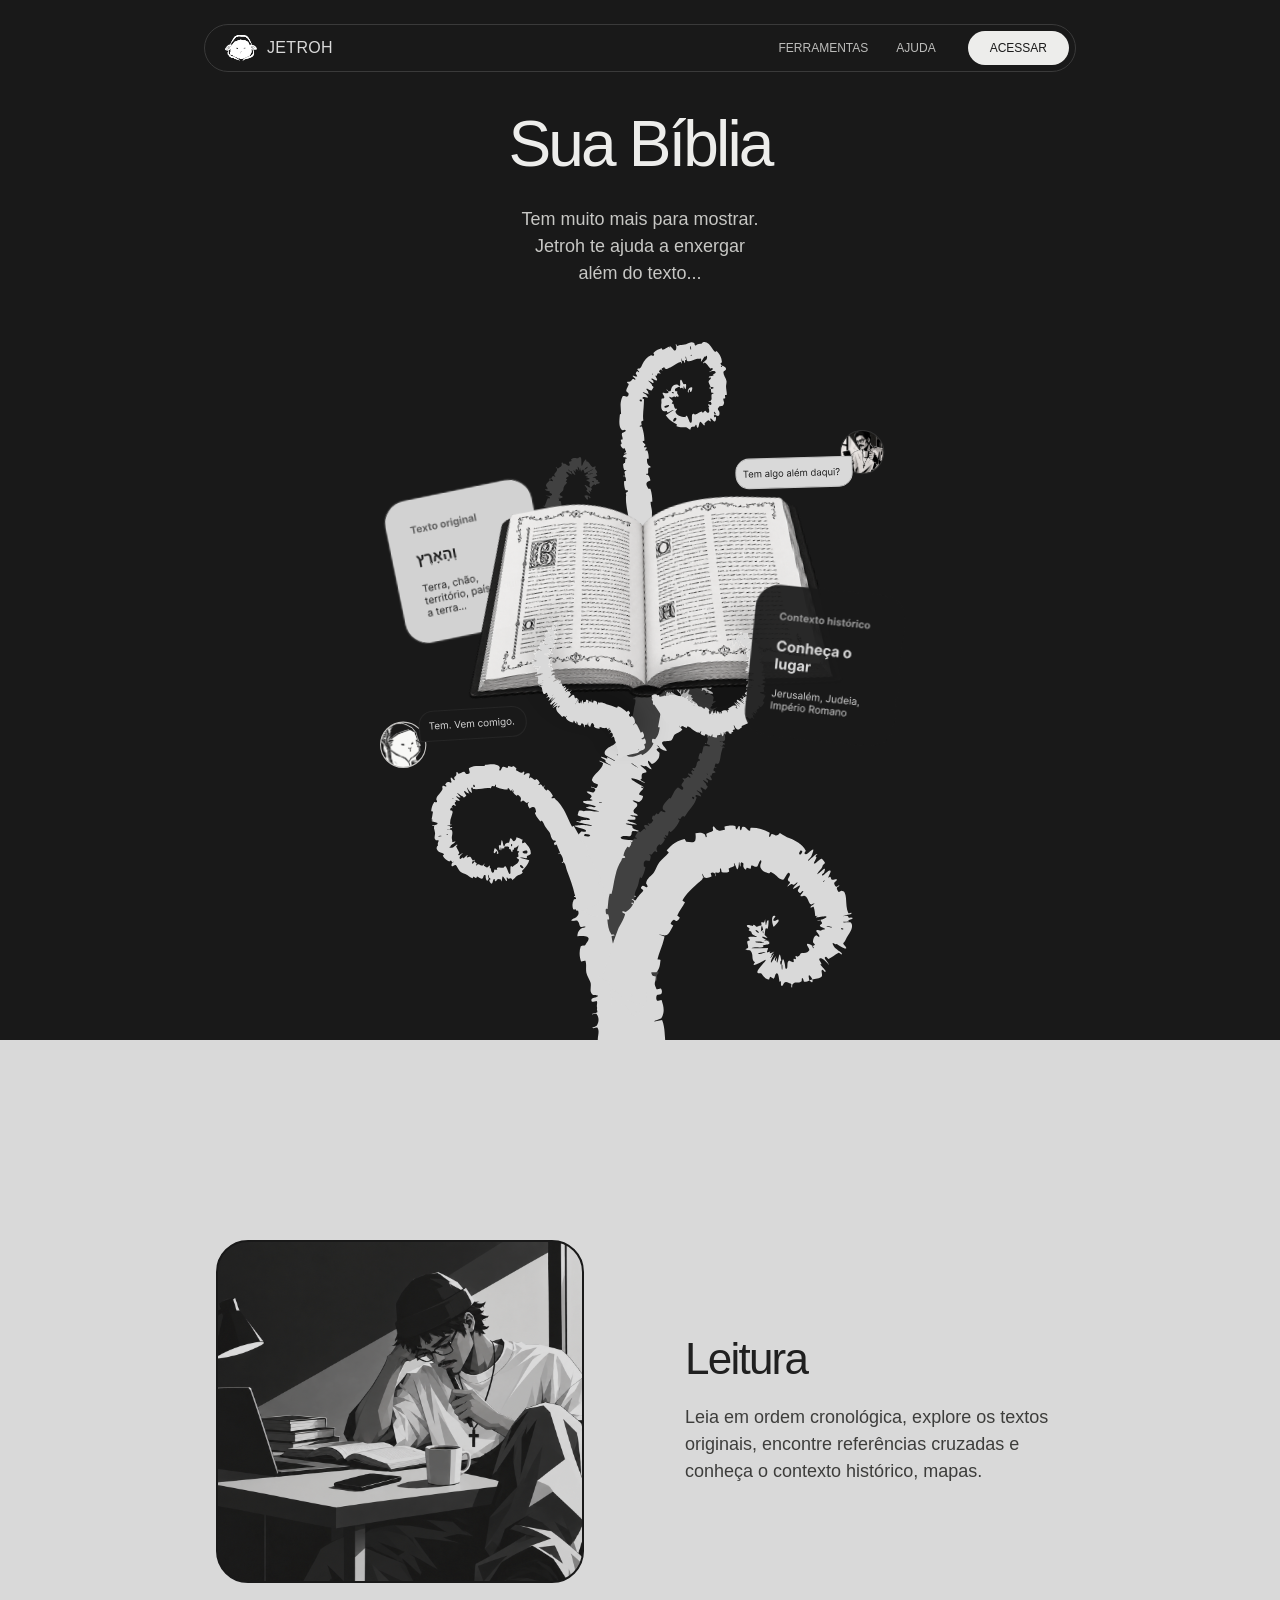
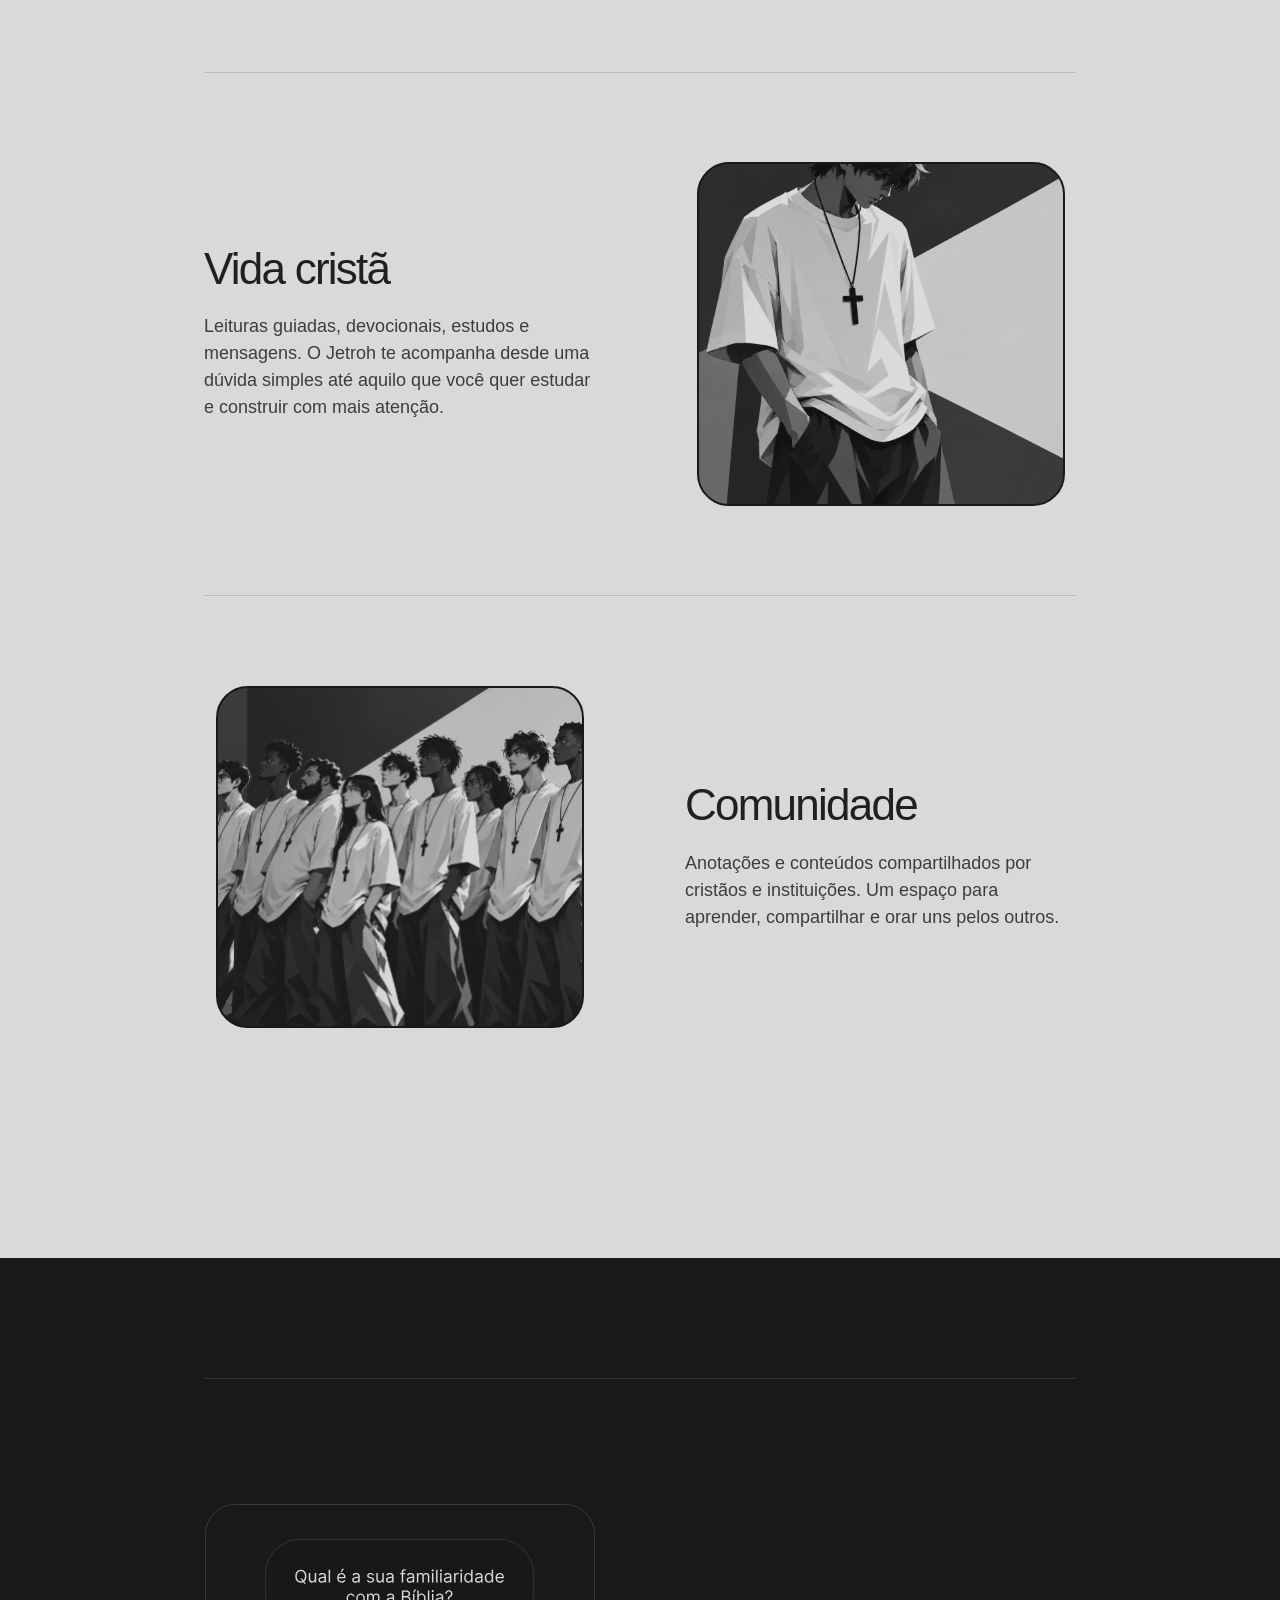
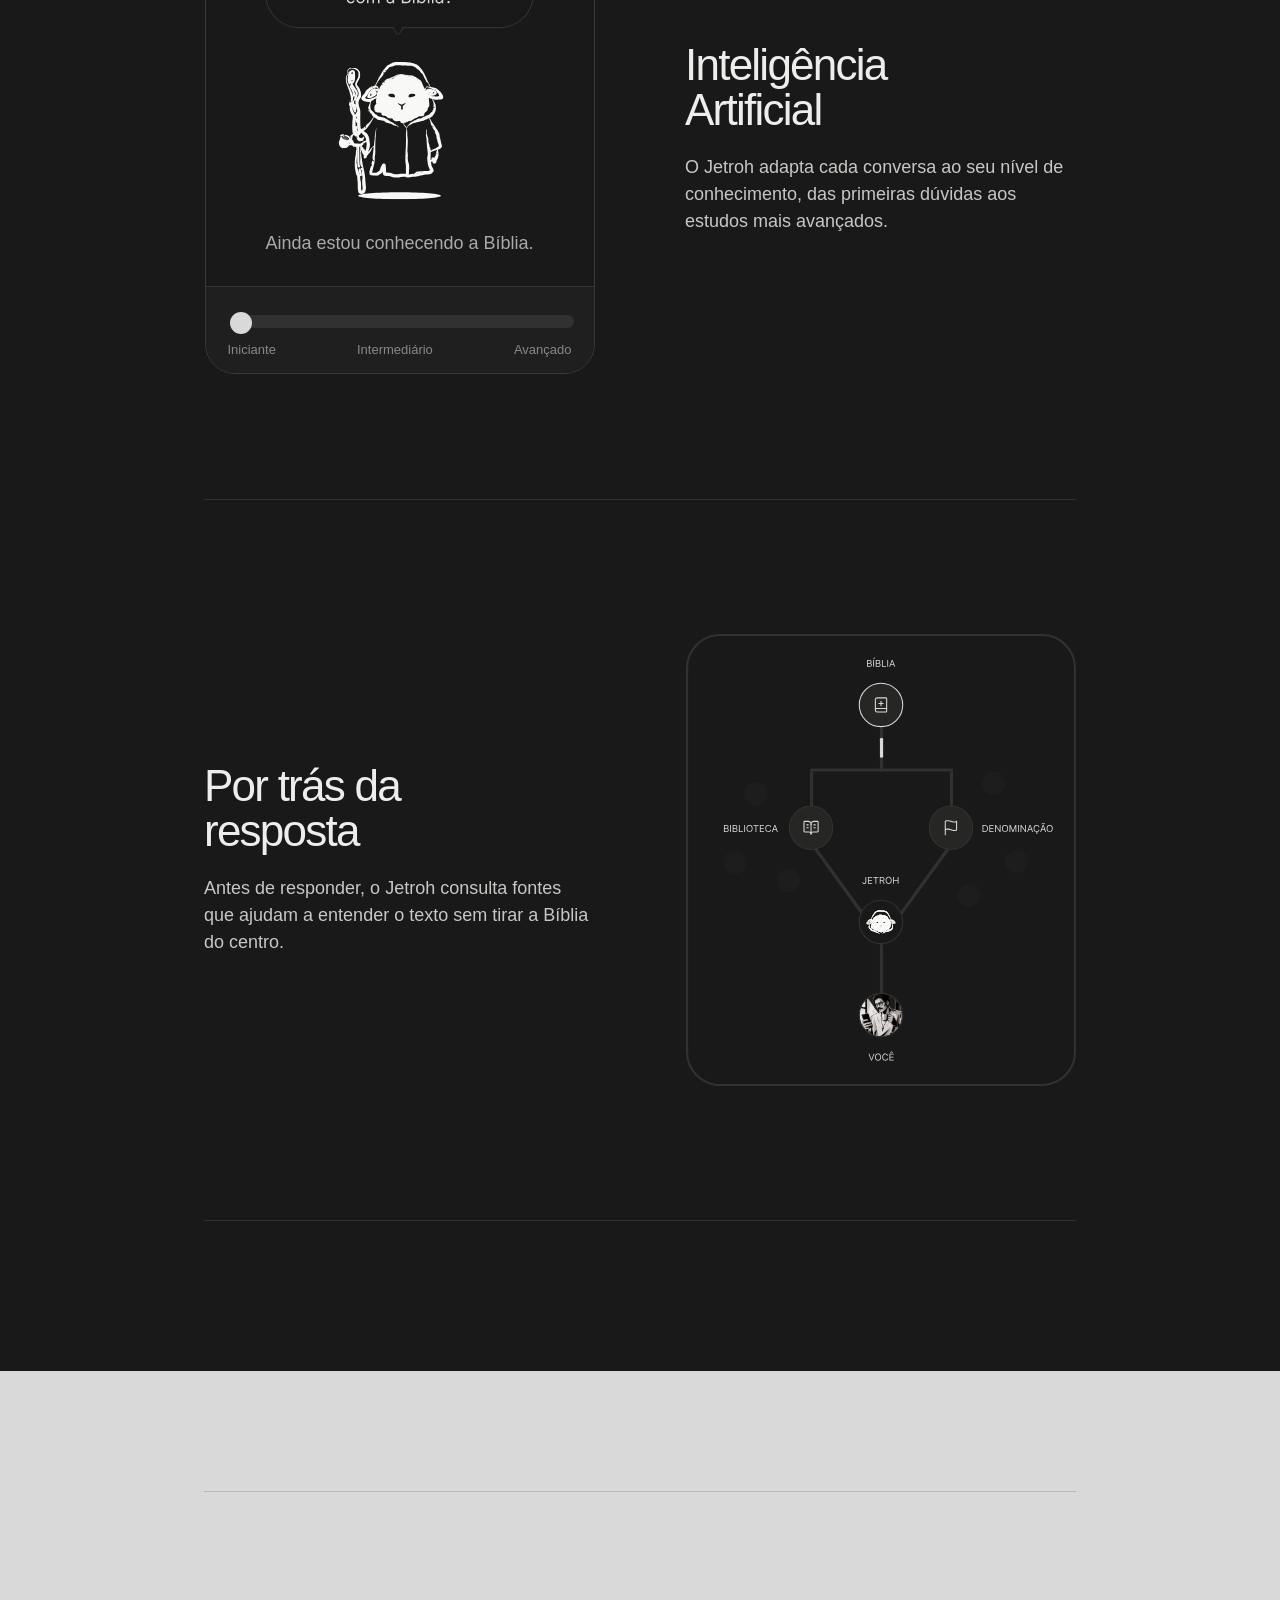
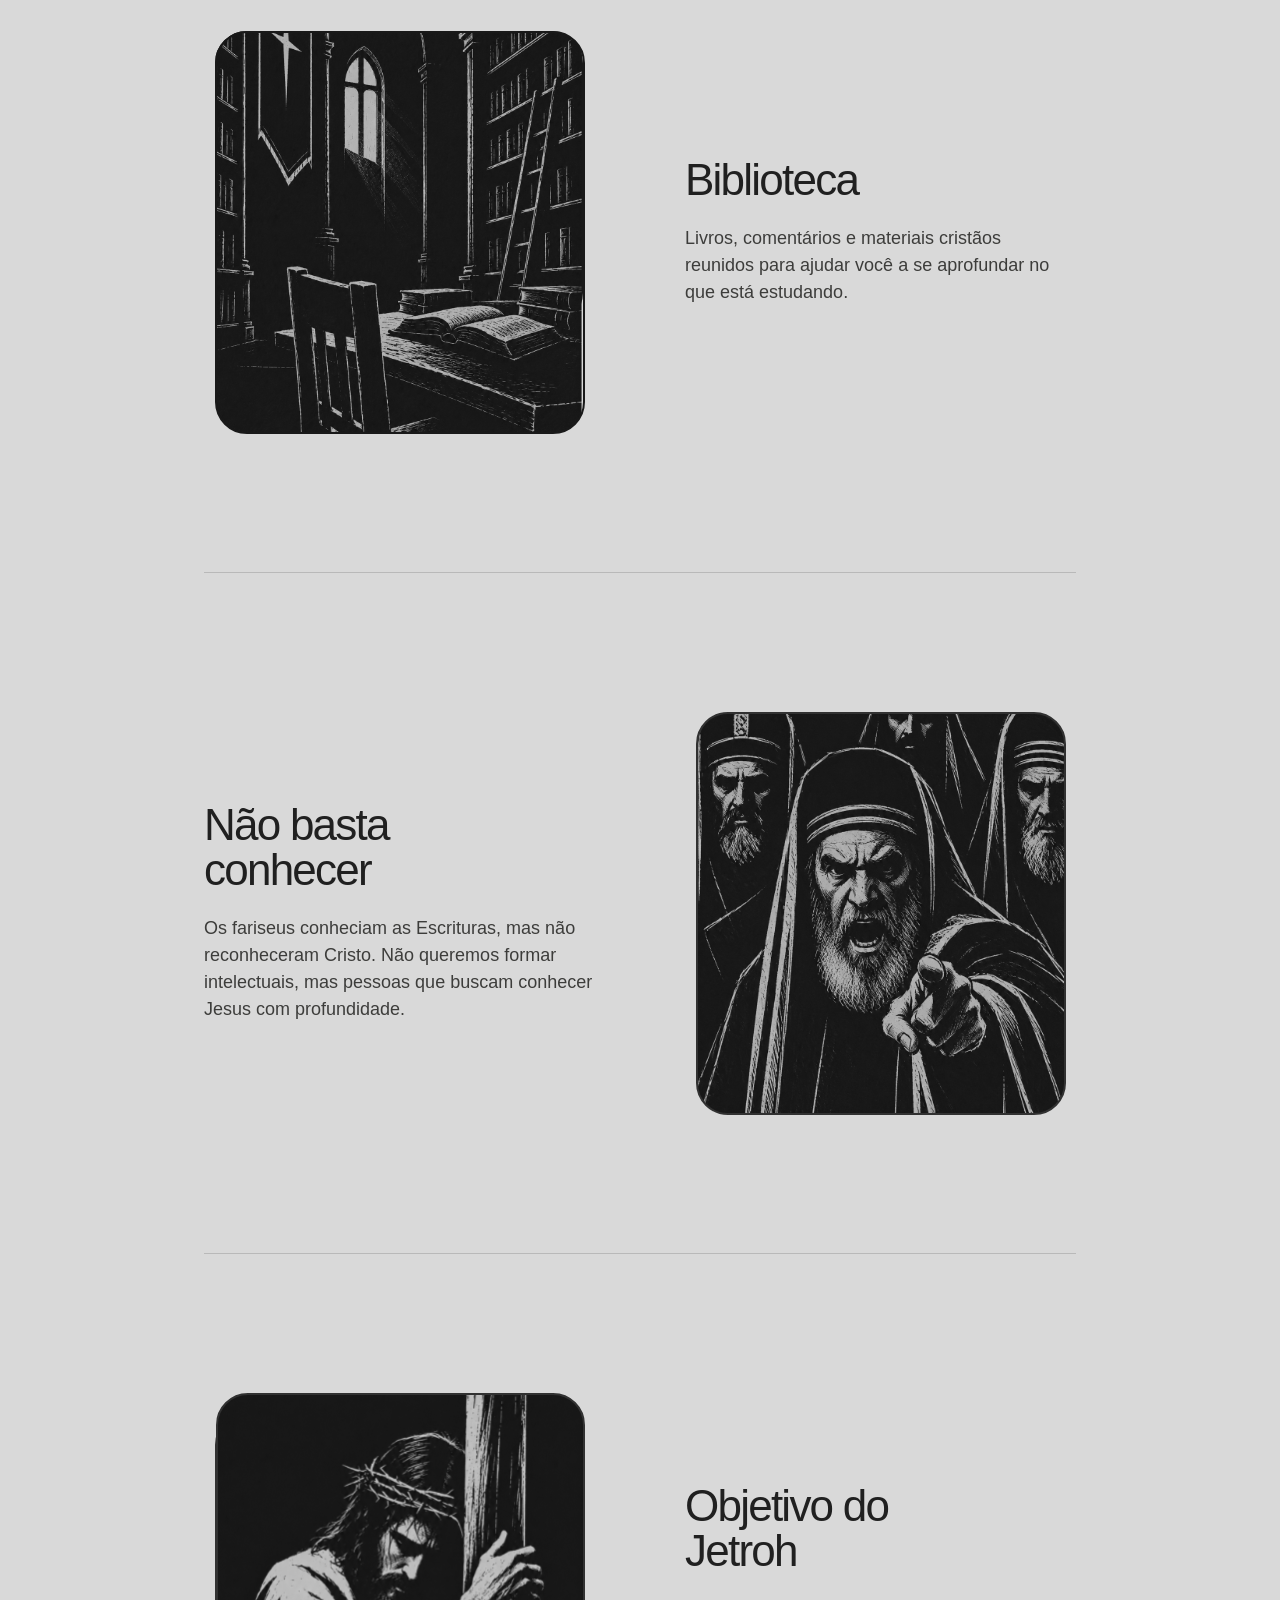
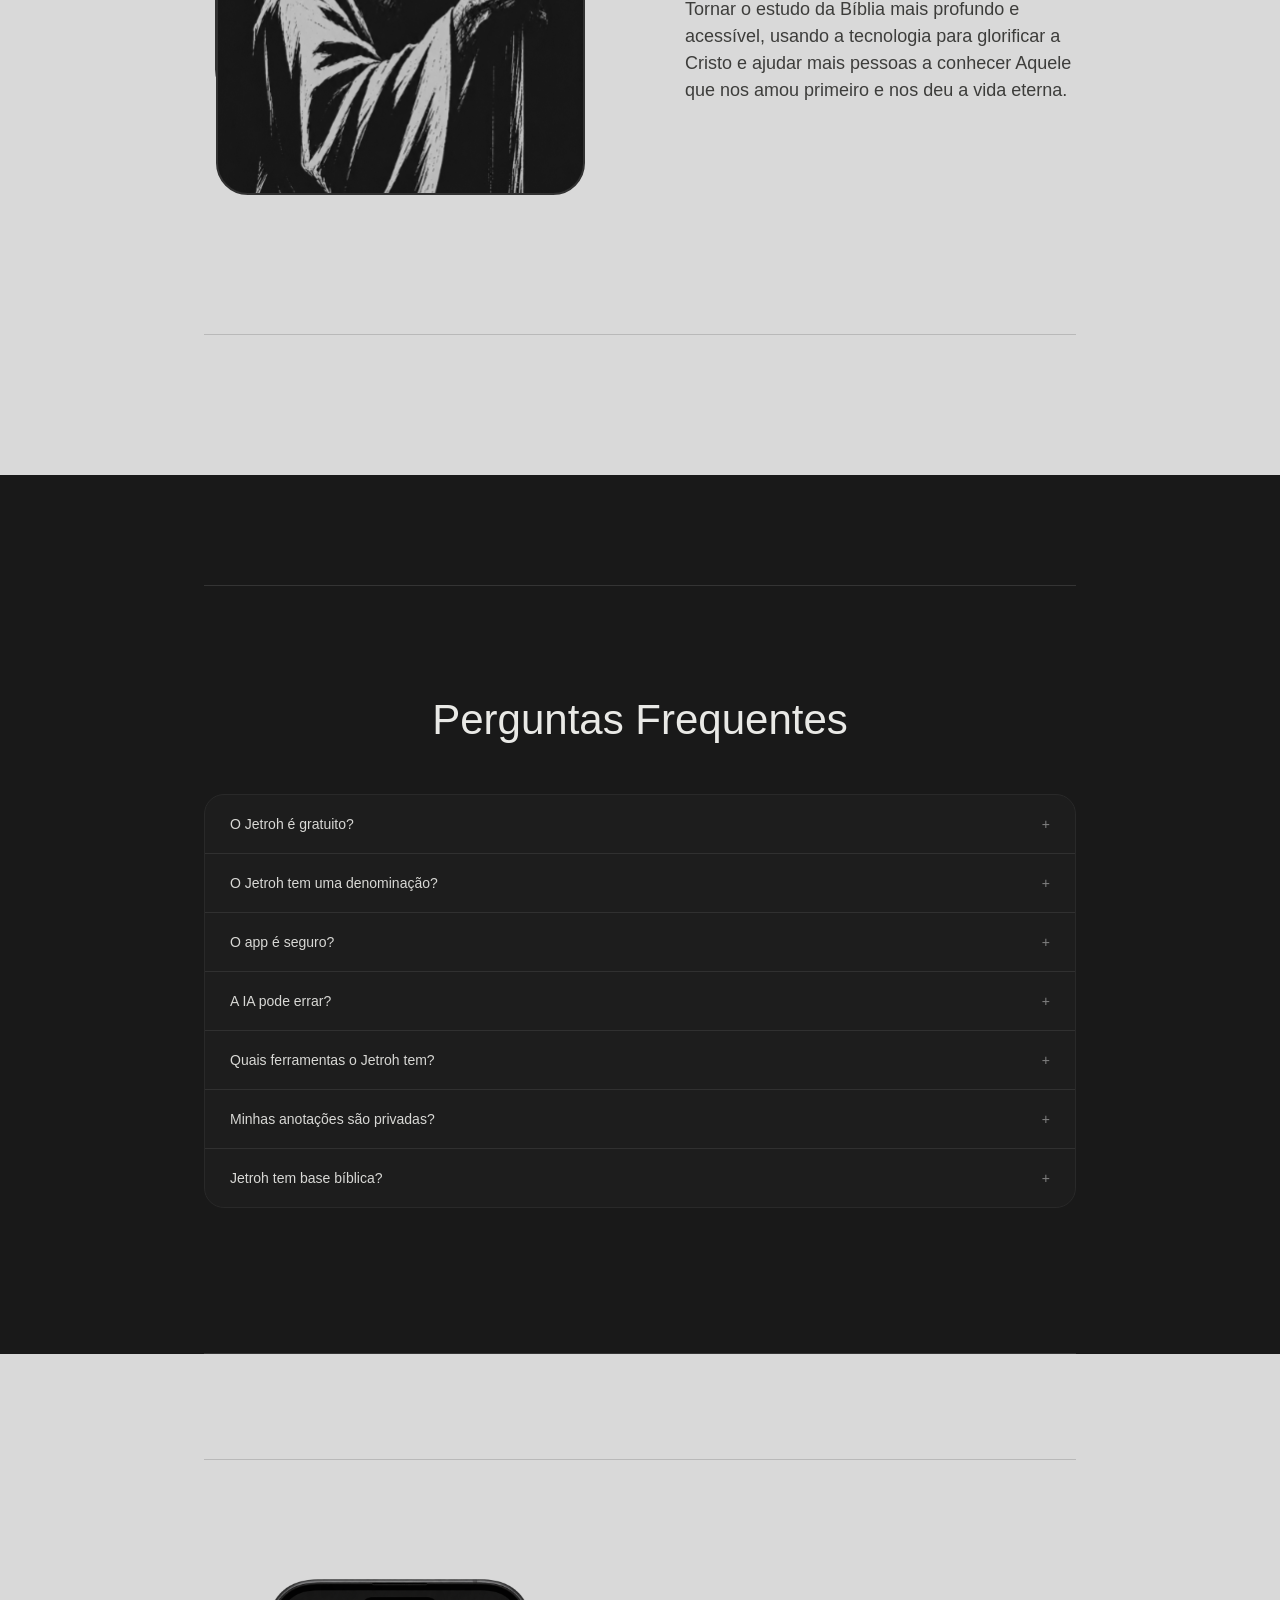
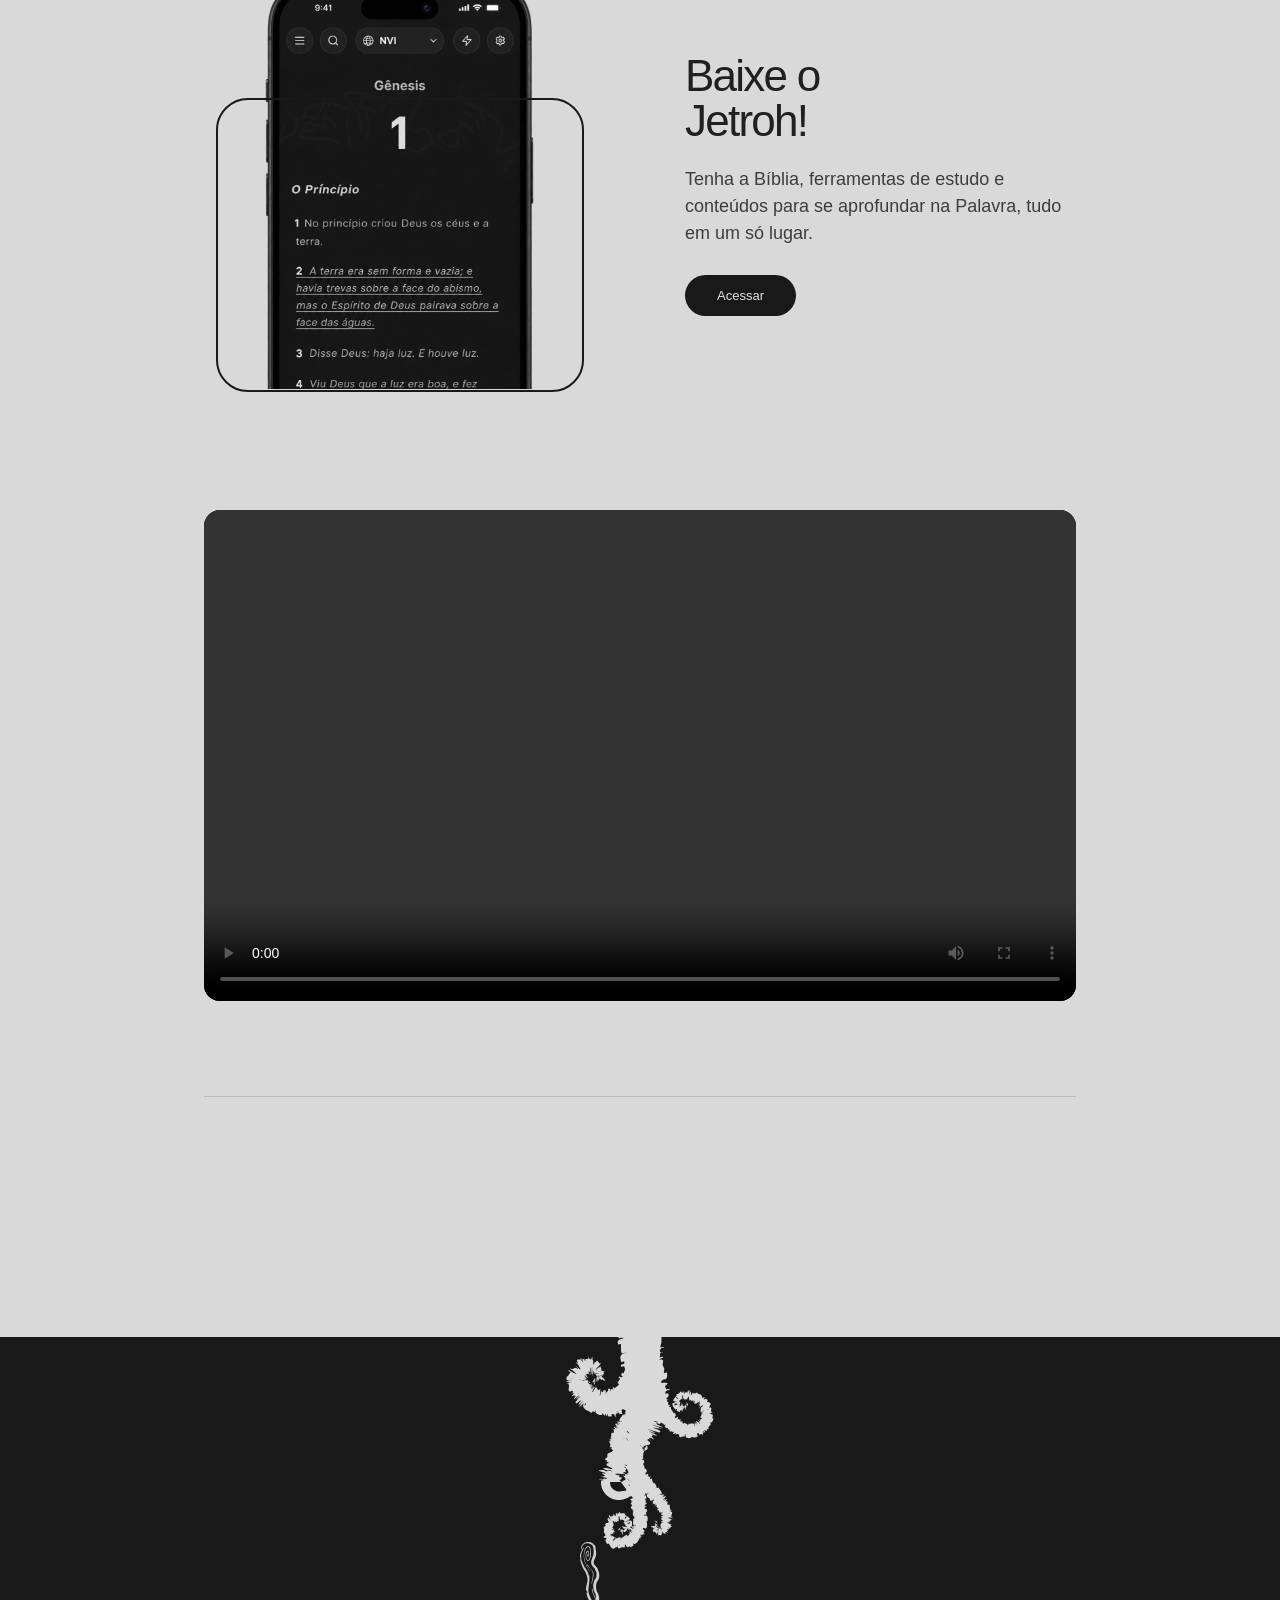
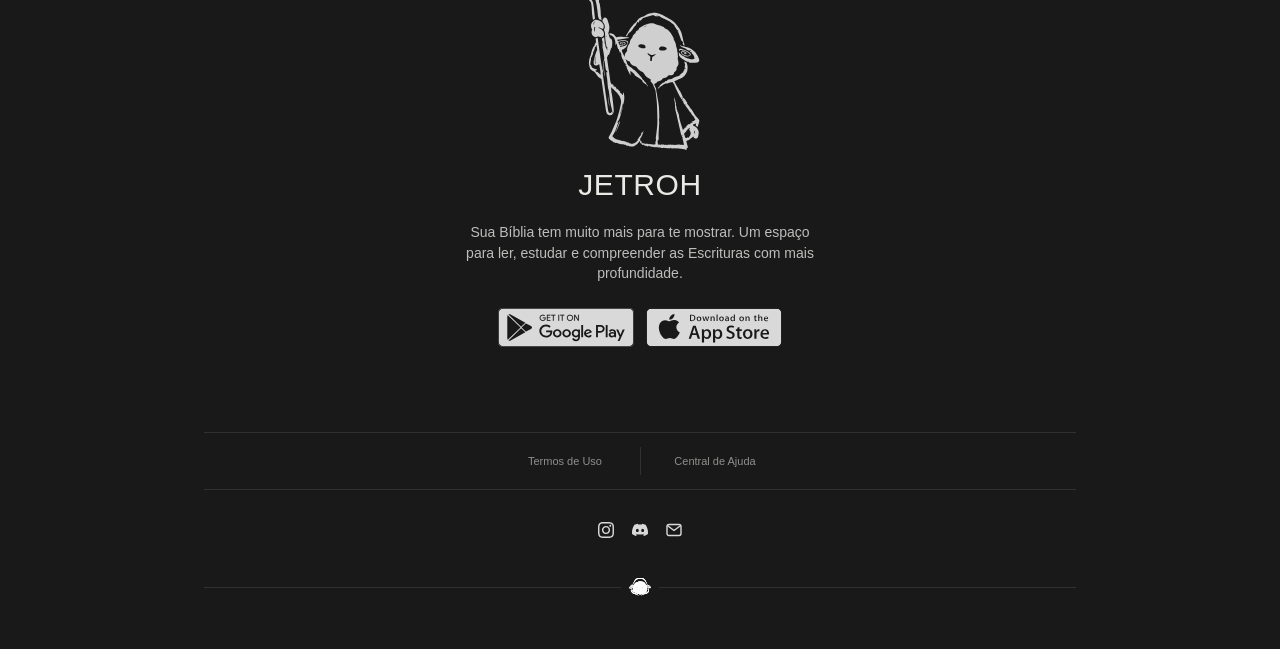
==== commit 5860ce04: "Update index.html" ====
--- a/index.html
+++ b/index.html
@@ -49,7 +49,7 @@
       <div class="line light-line"></div>
       <article class="feature-row">
         <div class="feature-media"><img src="assets/section2/img3.svg" alt="Ilustração de comunidade cristã"></div>
-        <div class="feature-copy"><h2>Comunidade</h2><p>Anotações e conteúdos compartilhados por cristãos e instituições. Peça oração e ore por outras pessoas.</p></div>
+        <div class="feature-copy"><h2>Comunidade</h2><p>Anotações e conteúdos compartilhados por cristãos e instituições. Um espaço para aprender, compartilhar e orar uns pelos outros.</p></div>
       </article>
     </section>
 
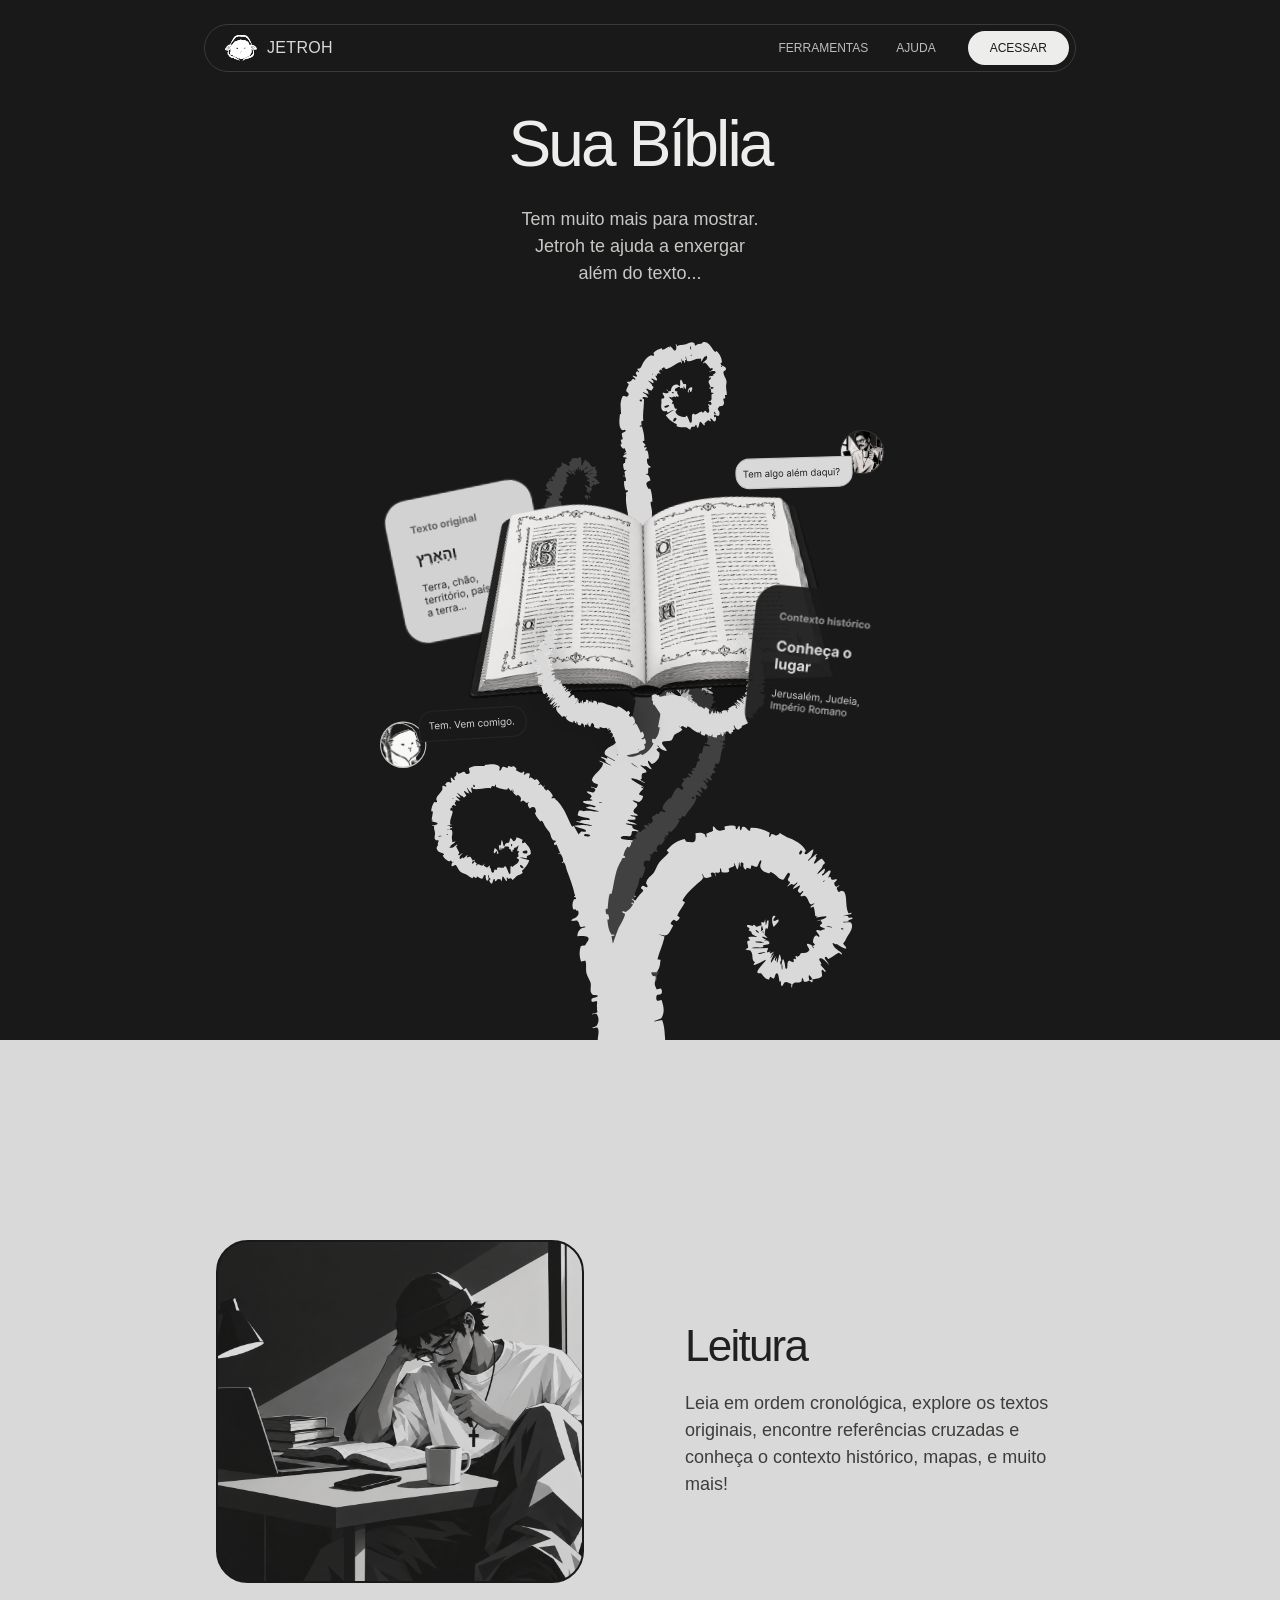
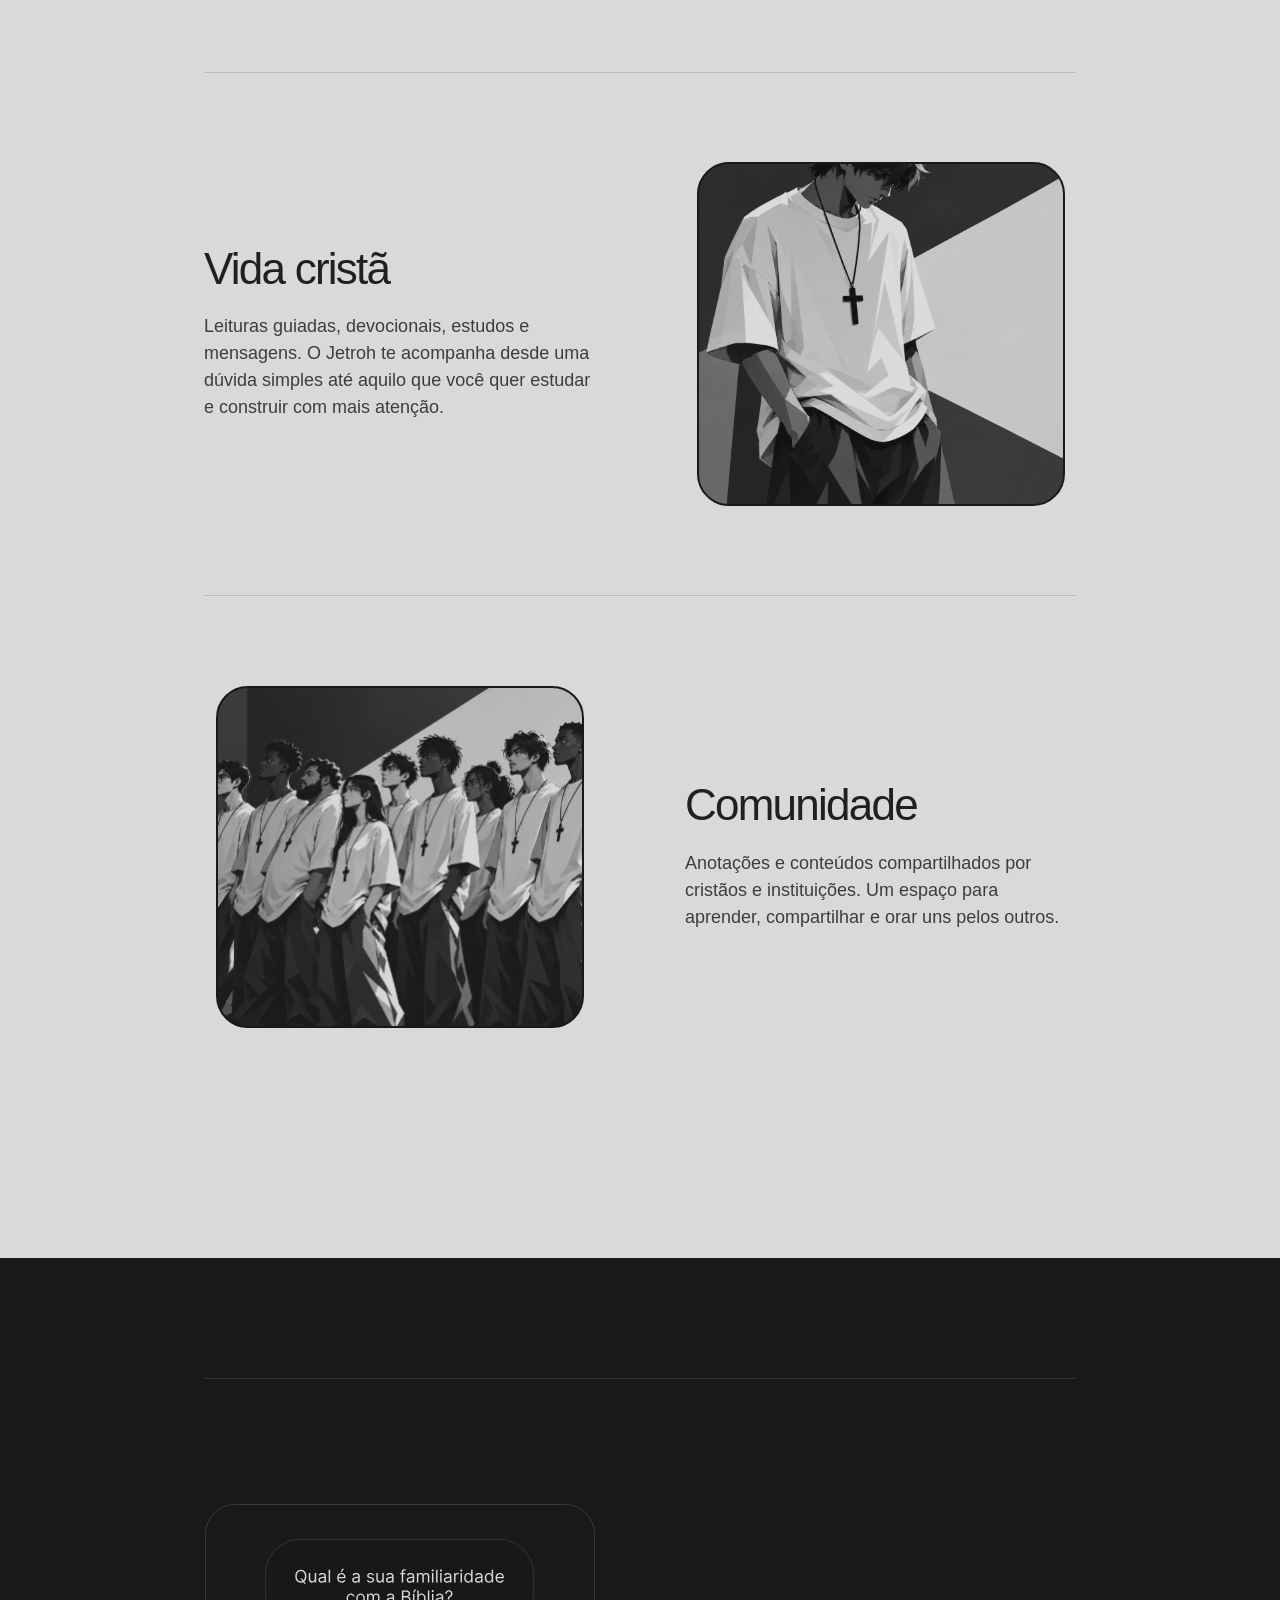
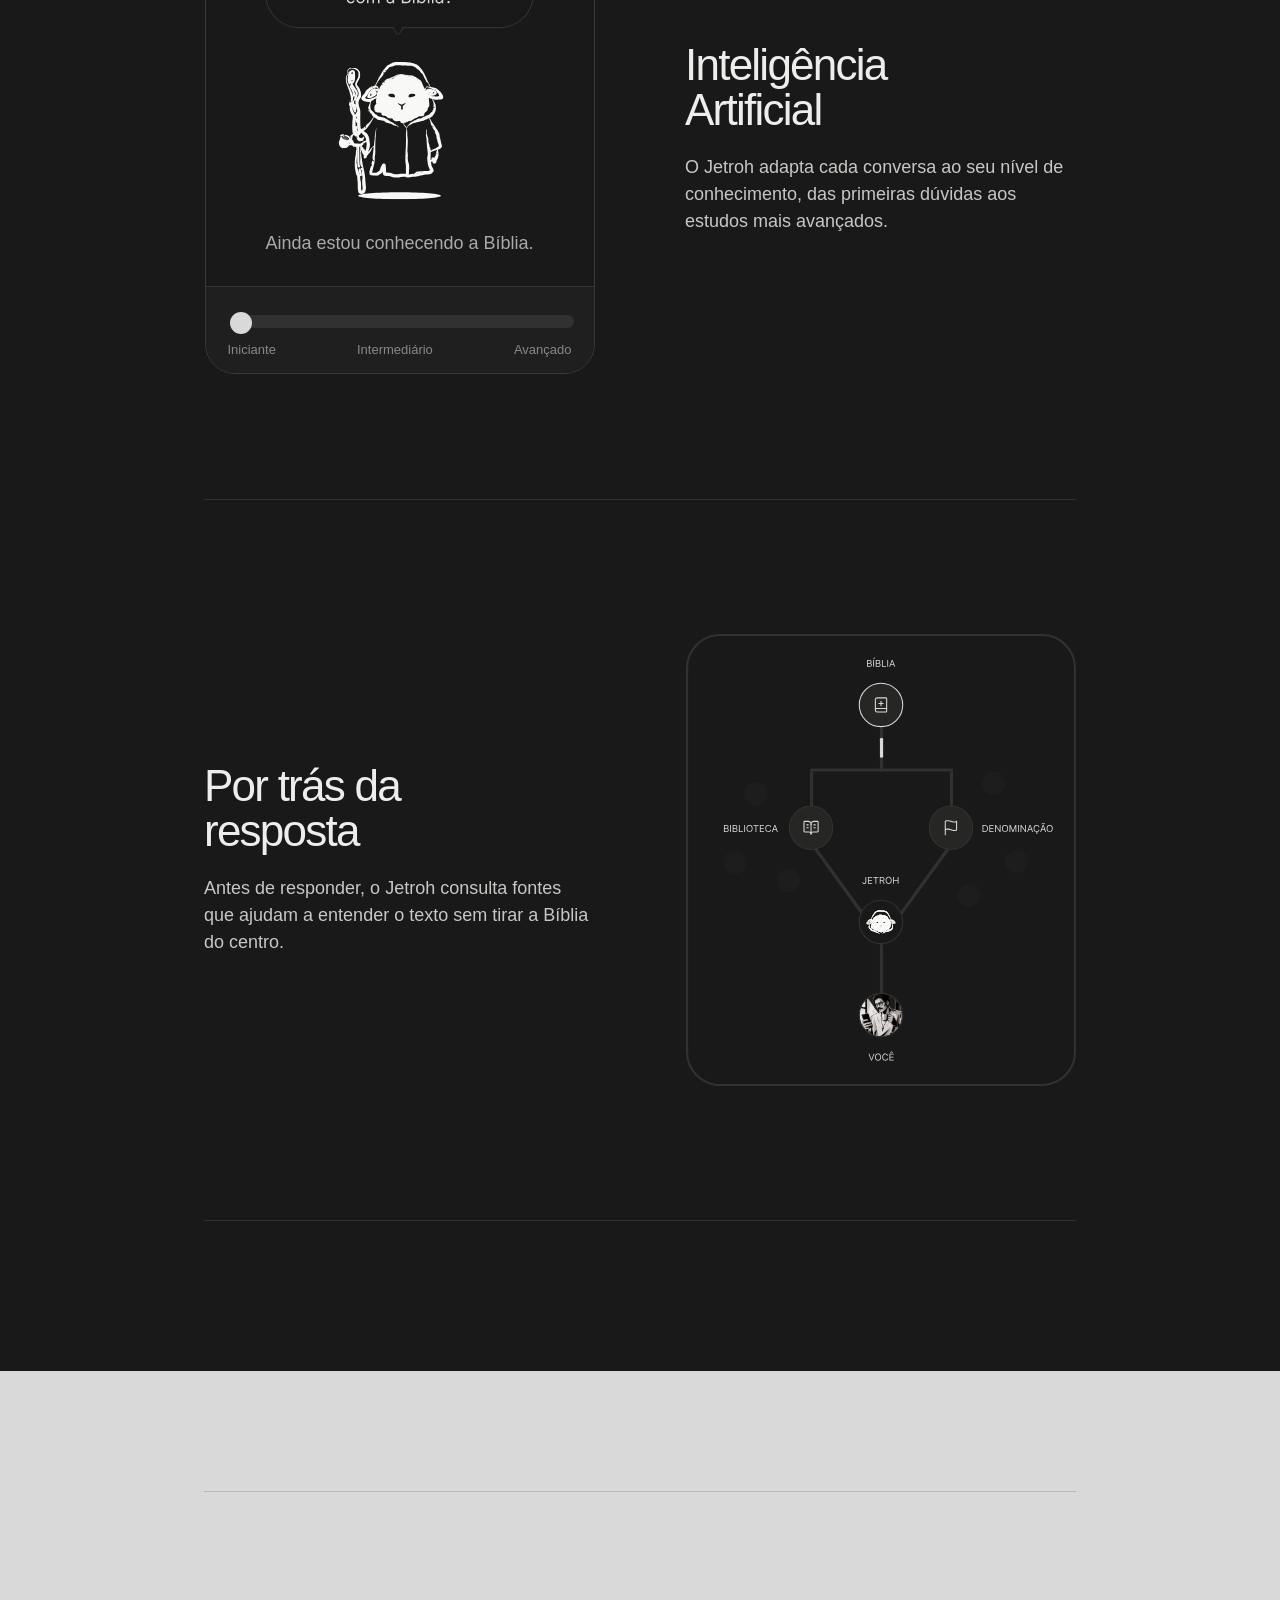
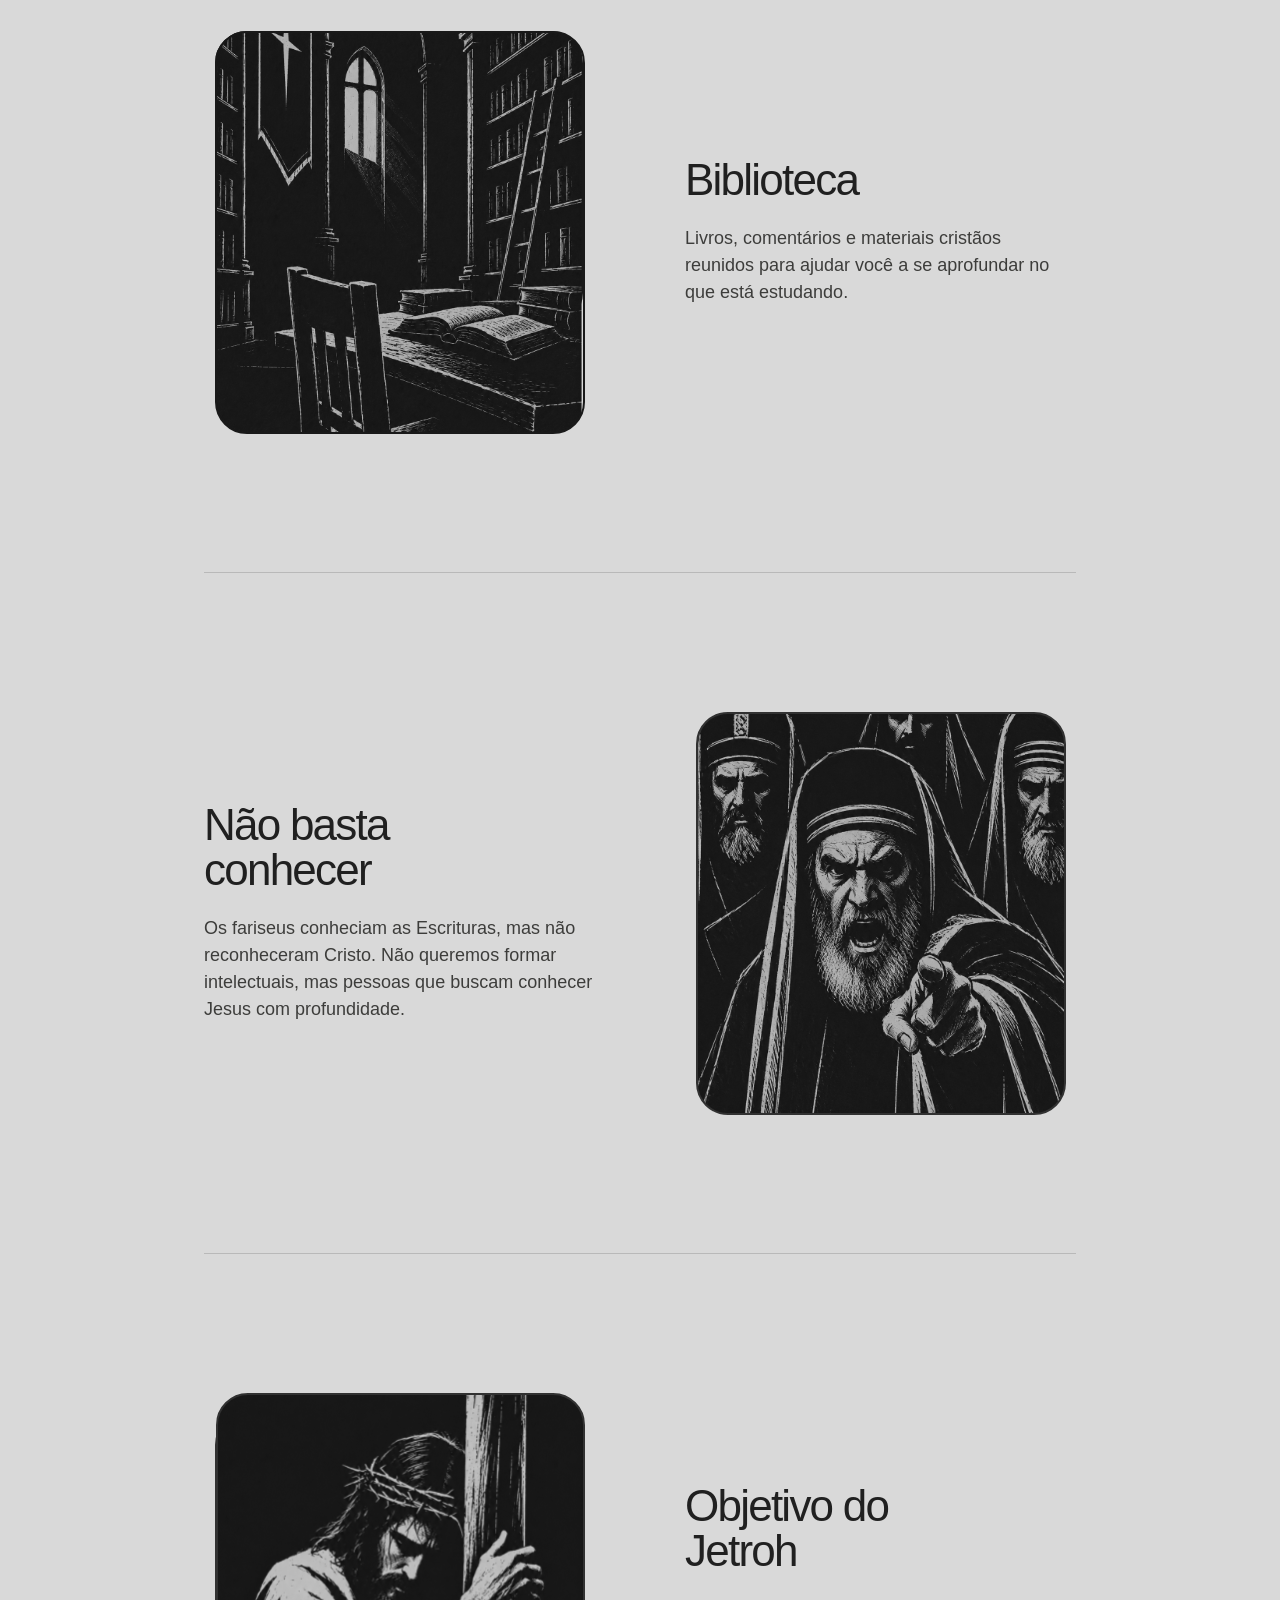
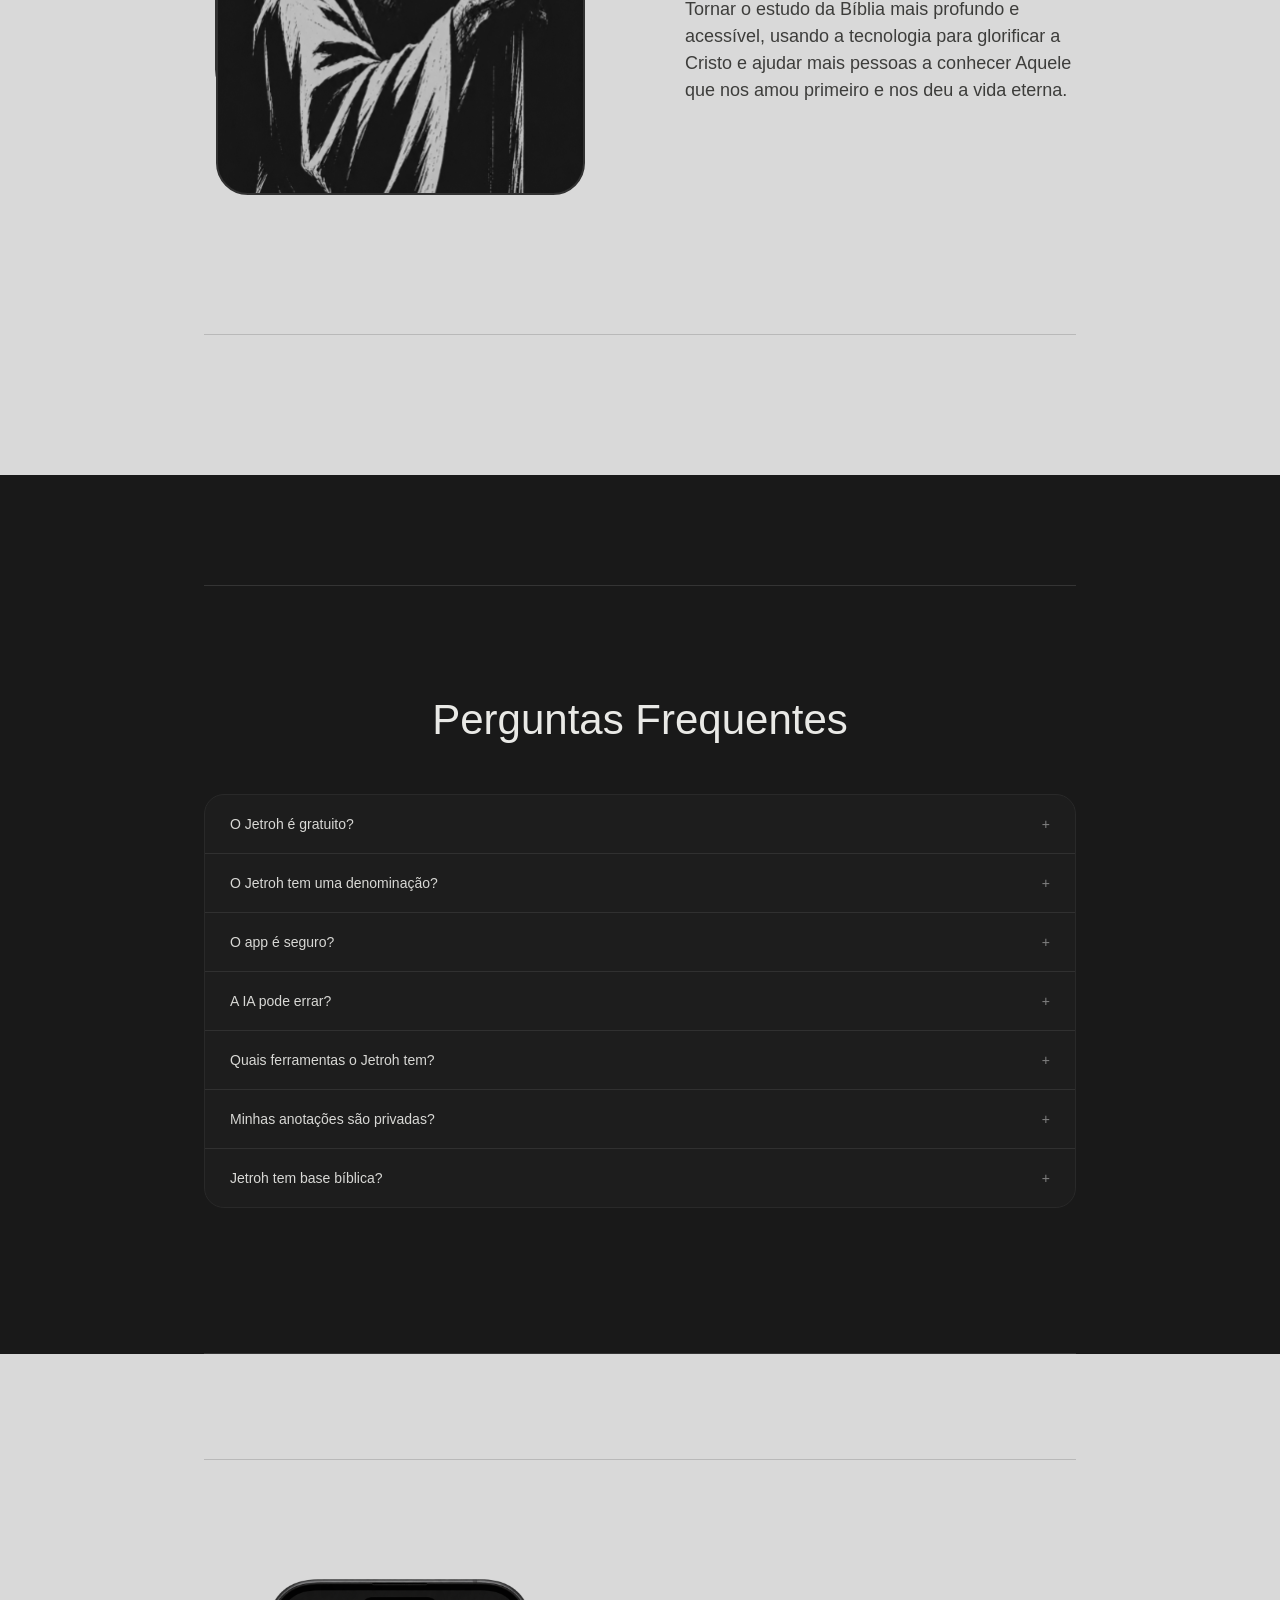
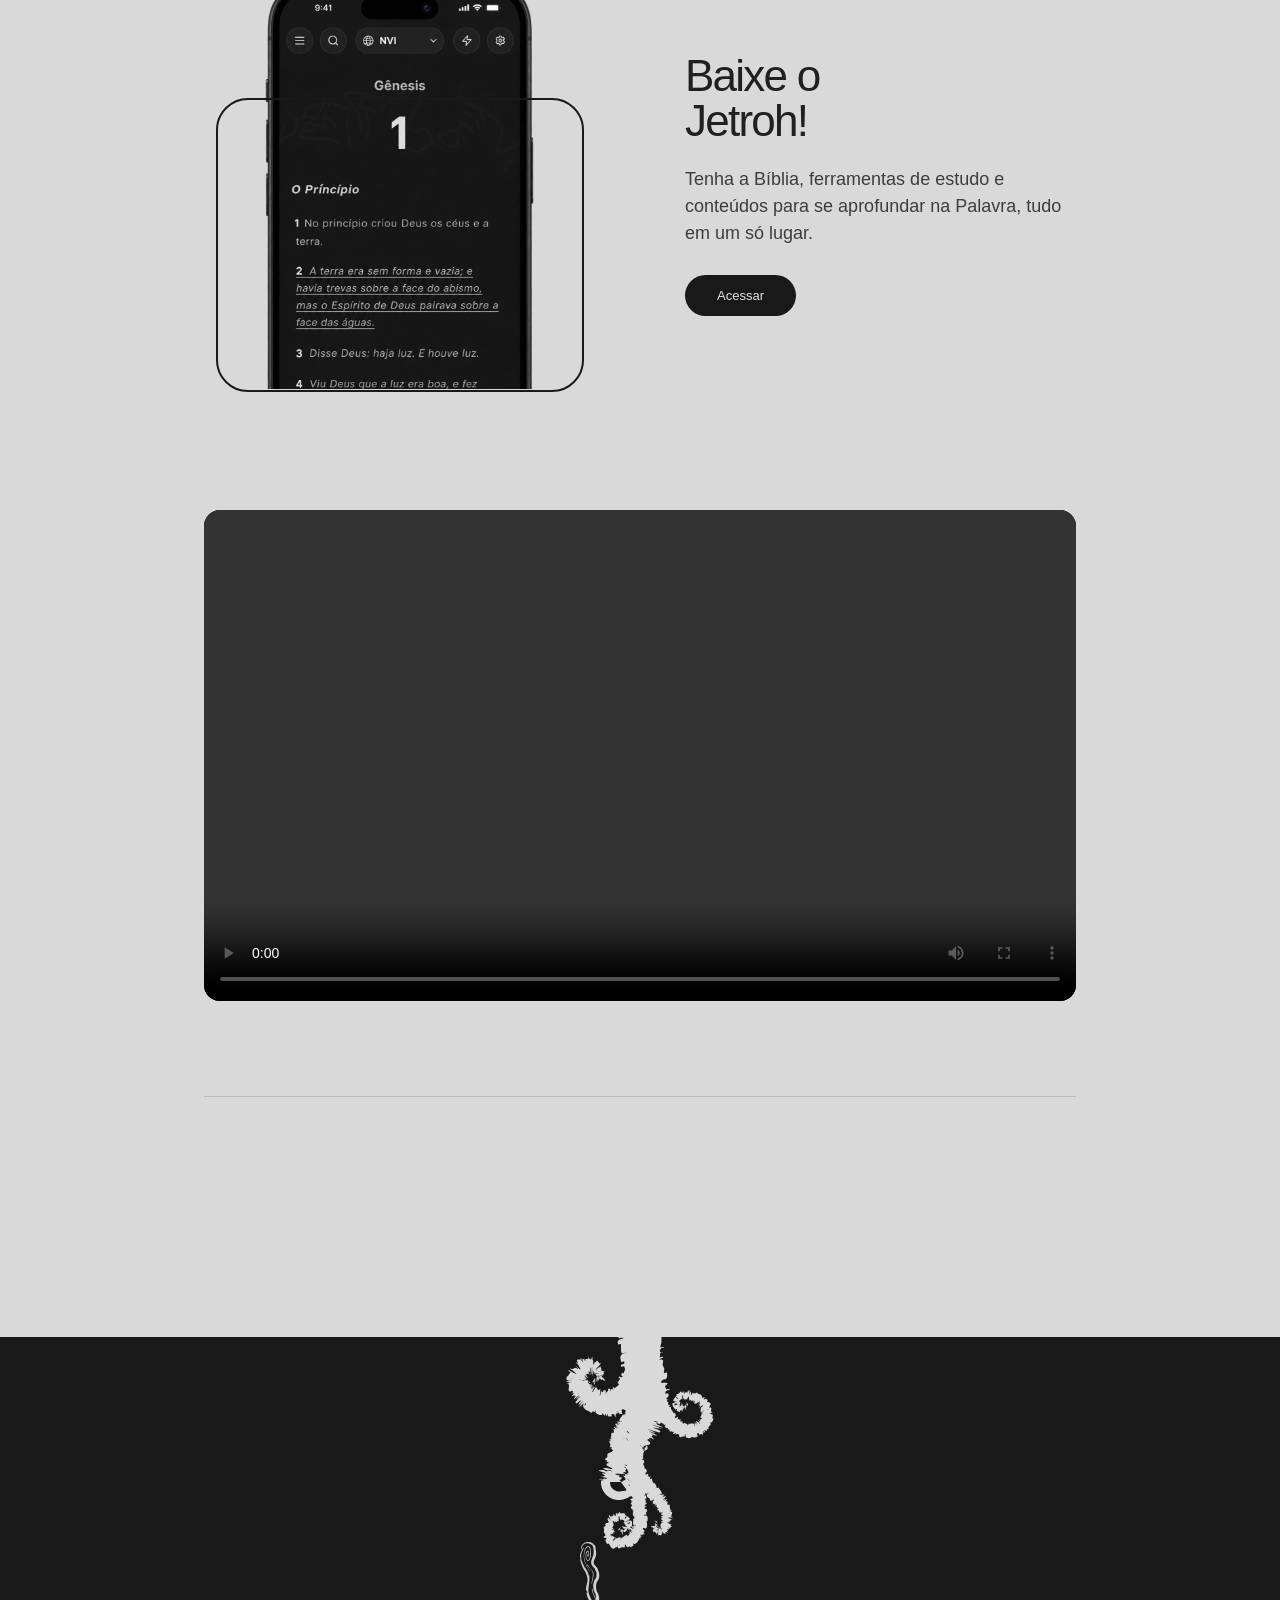
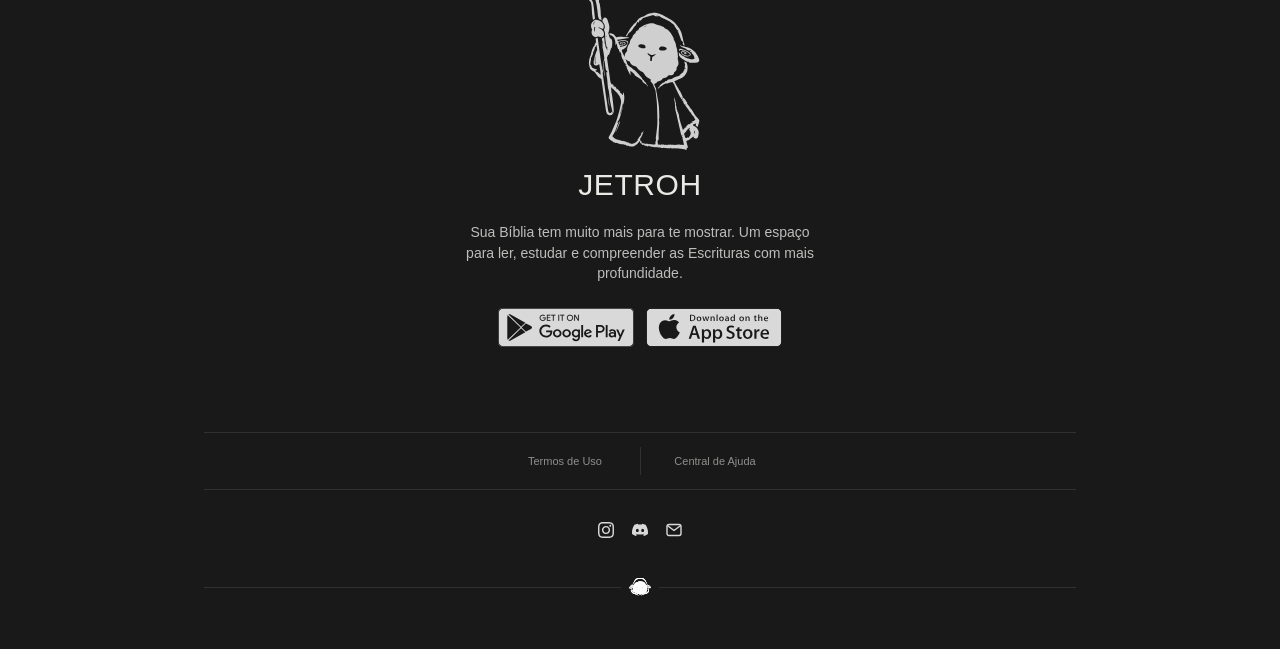
==== commit b49d521b: "Enhance 'Leitura' section description Updated the description in the 'Leitura' section to include 'e" ====
--- a/index.html
+++ b/index.html
@@ -39,7 +39,7 @@
     <section class="light-shell feature-stack" id="recursos">
       <article class="feature-row">
         <div class="feature-media"><img src="assets/section2/img1.svg" alt="Ilustração de estudo bíblico"></div>
-        <div class="feature-copy"><h2>Leitura</h2><p>Leia em ordem cronológica, explore os textos originais, encontre referências cruzadas e conheça o contexto histórico, mapas.</p></div>
+        <div class="feature-copy"><h2>Leitura</h2><p>Leia em ordem cronológica, explore os textos originais, encontre referências cruzadas e conheça o contexto histórico, mapas, e muito mais!</p></div>
       </article>
       <div class="line light-line"></div>
       <article class="feature-row reverse">
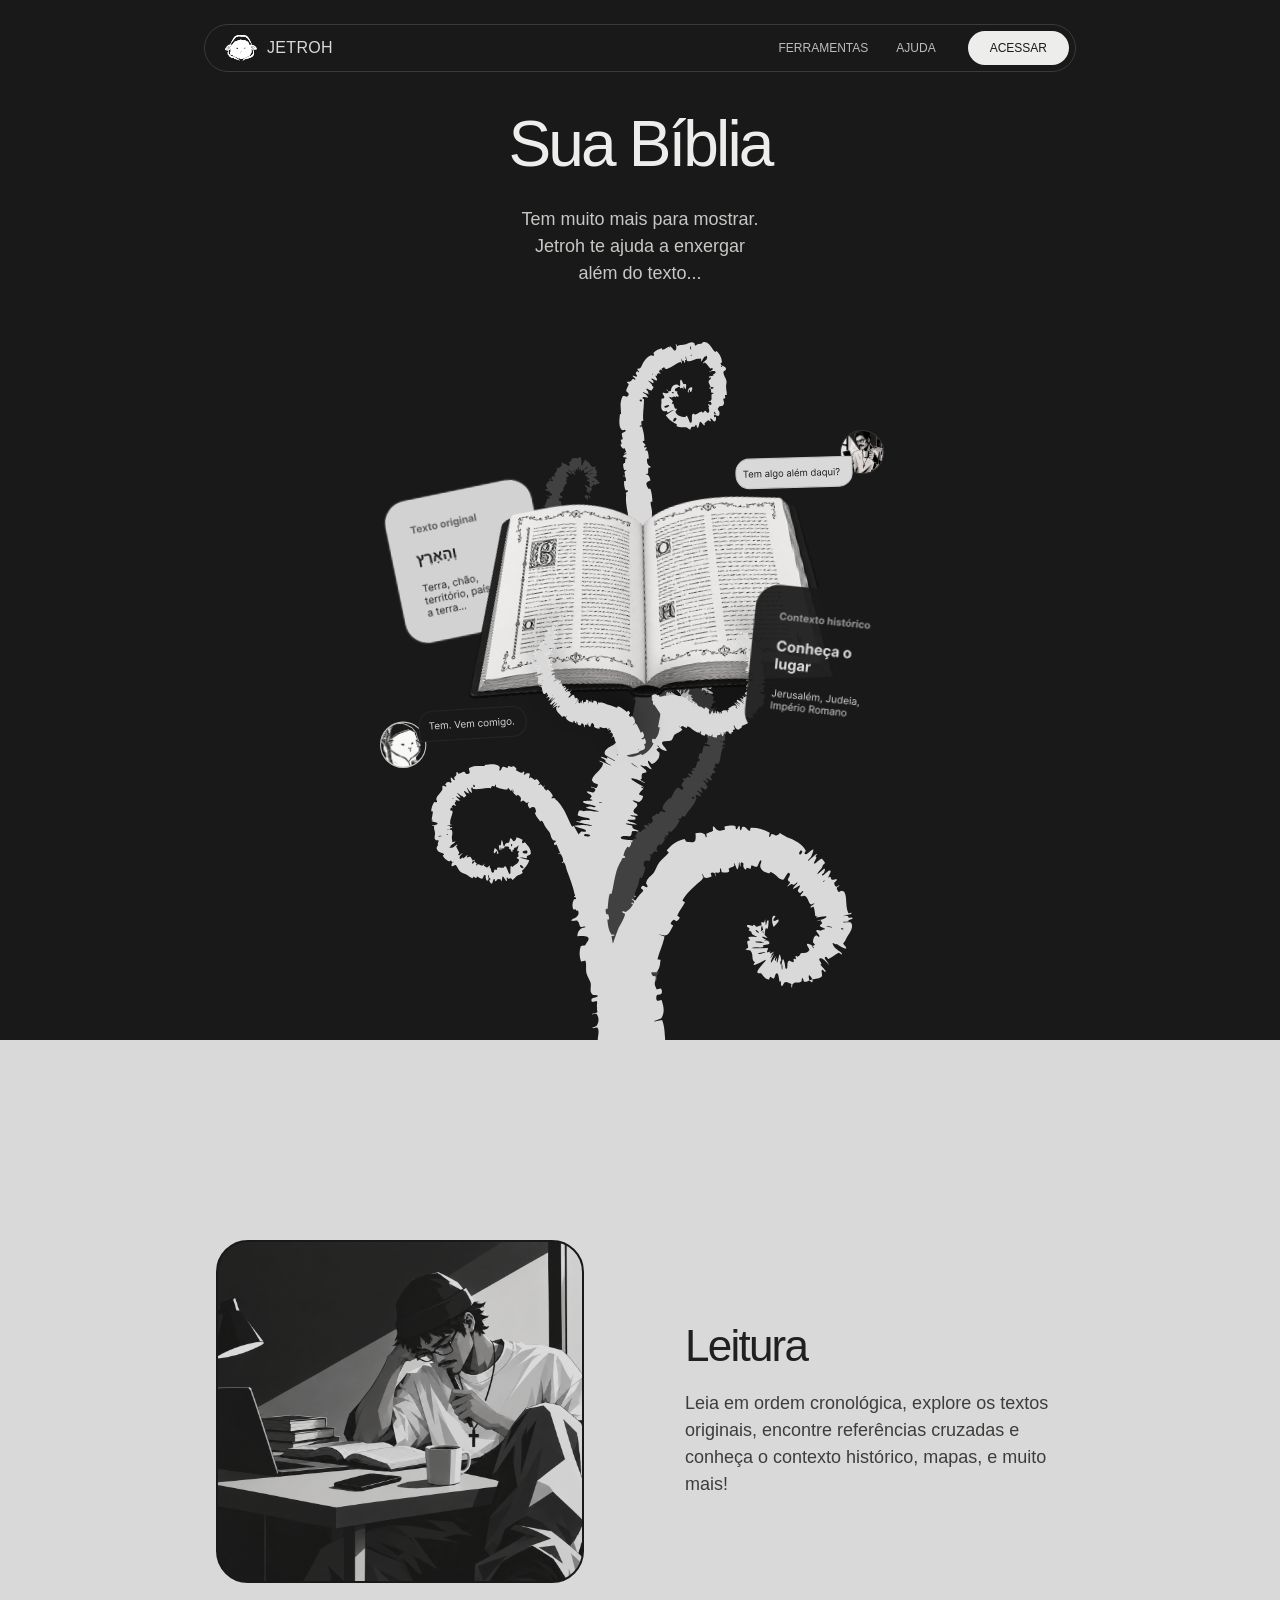
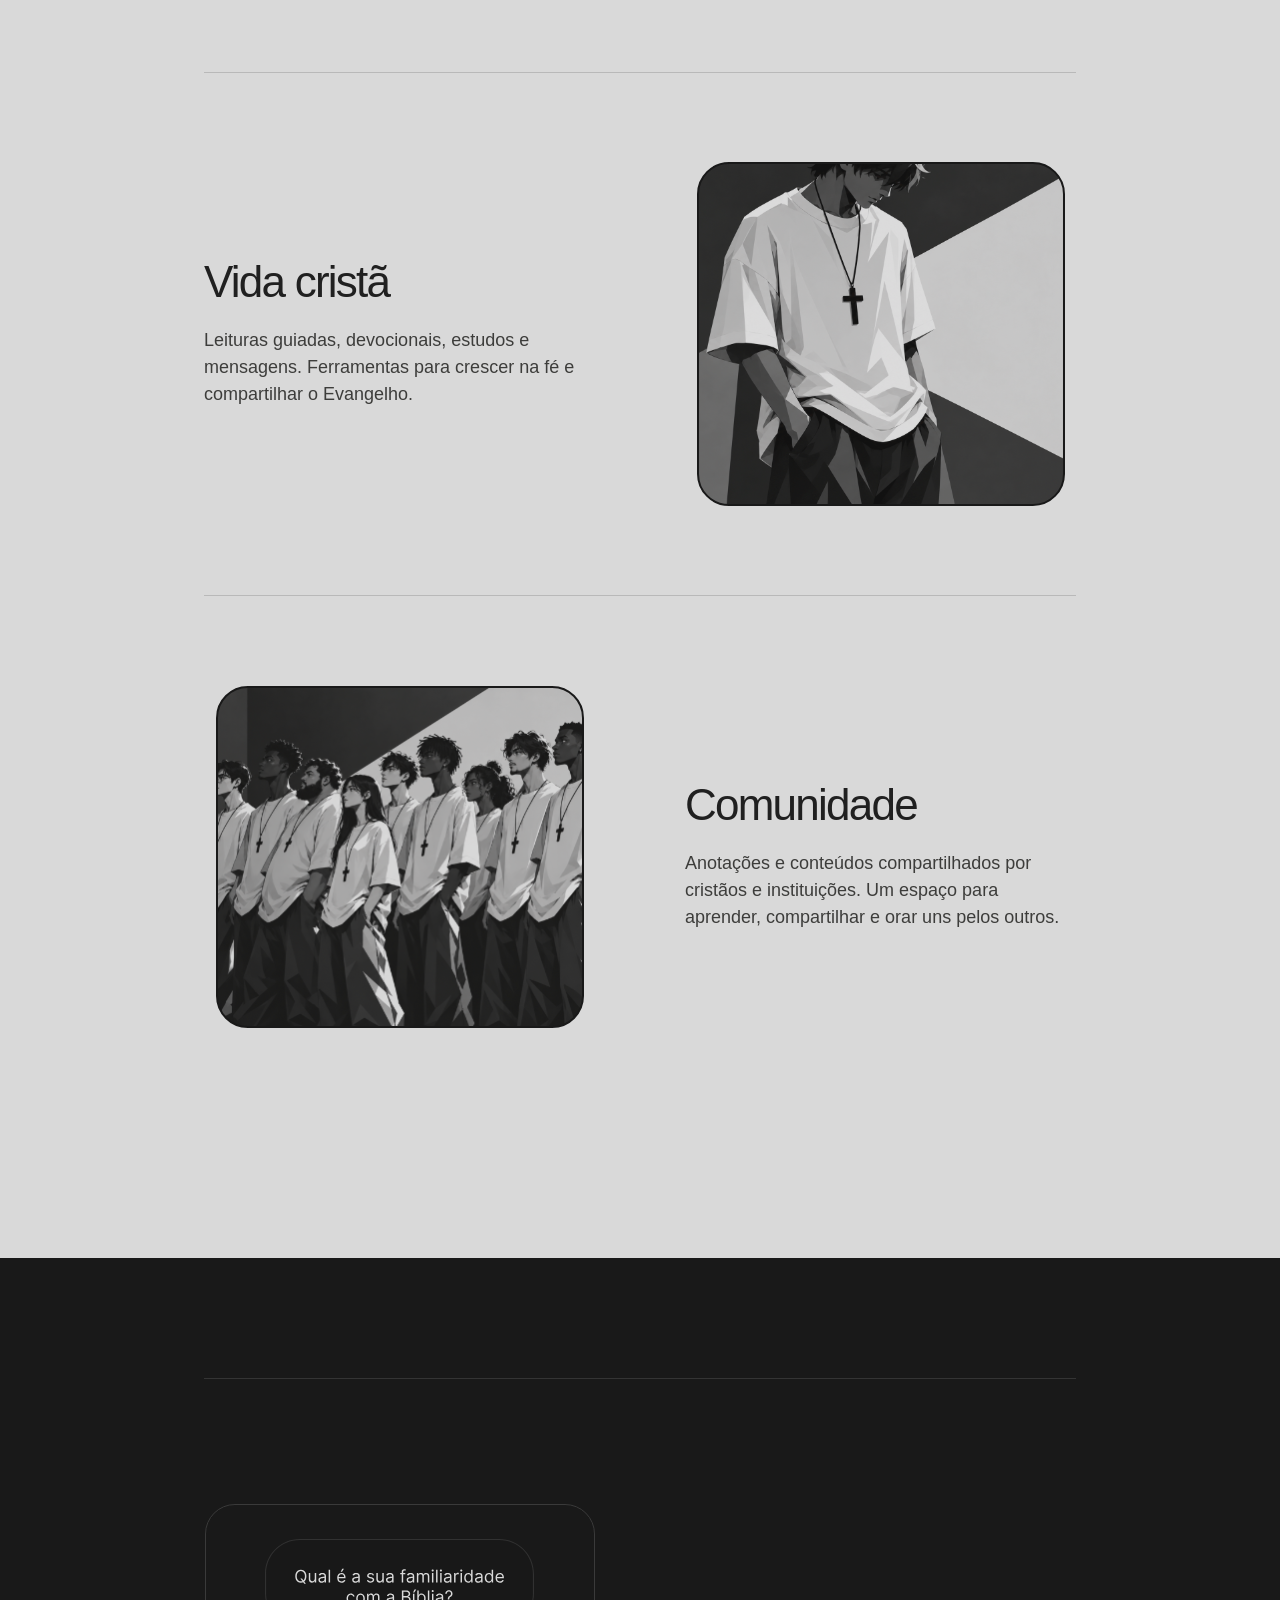
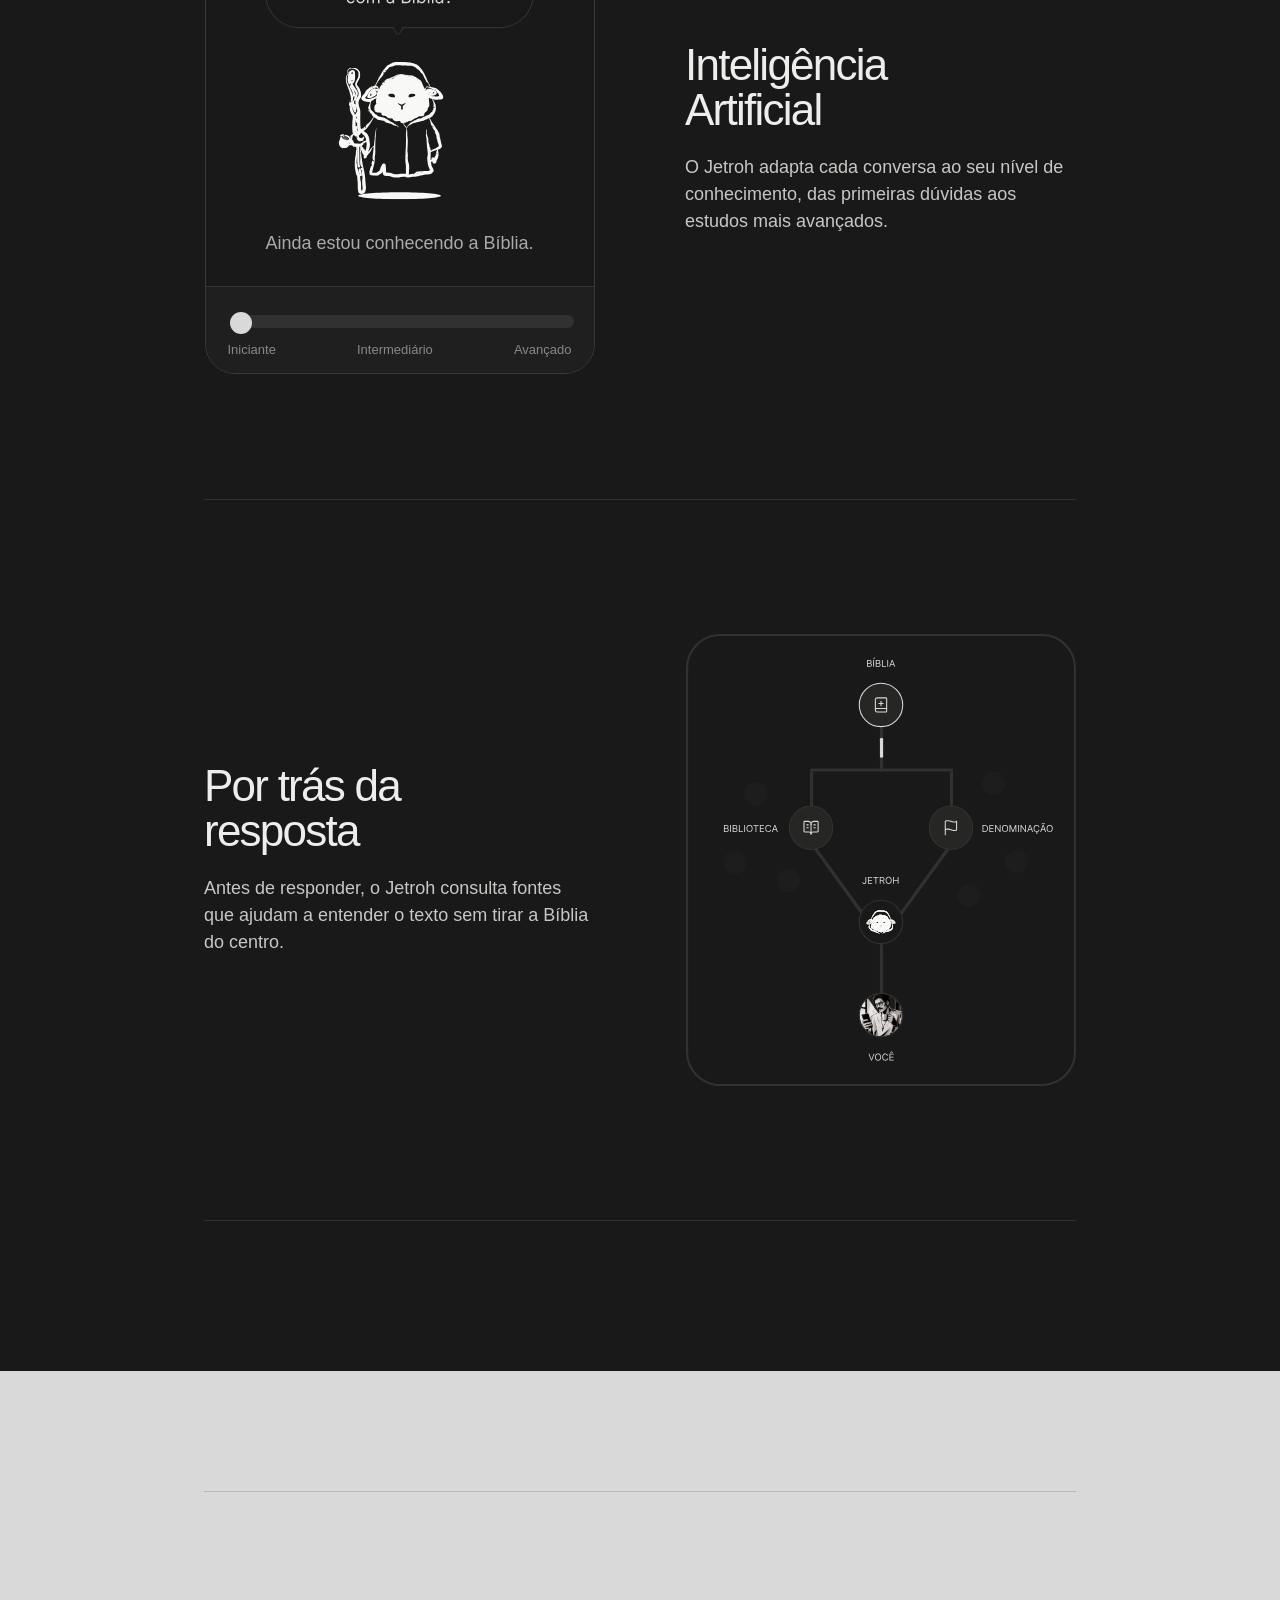
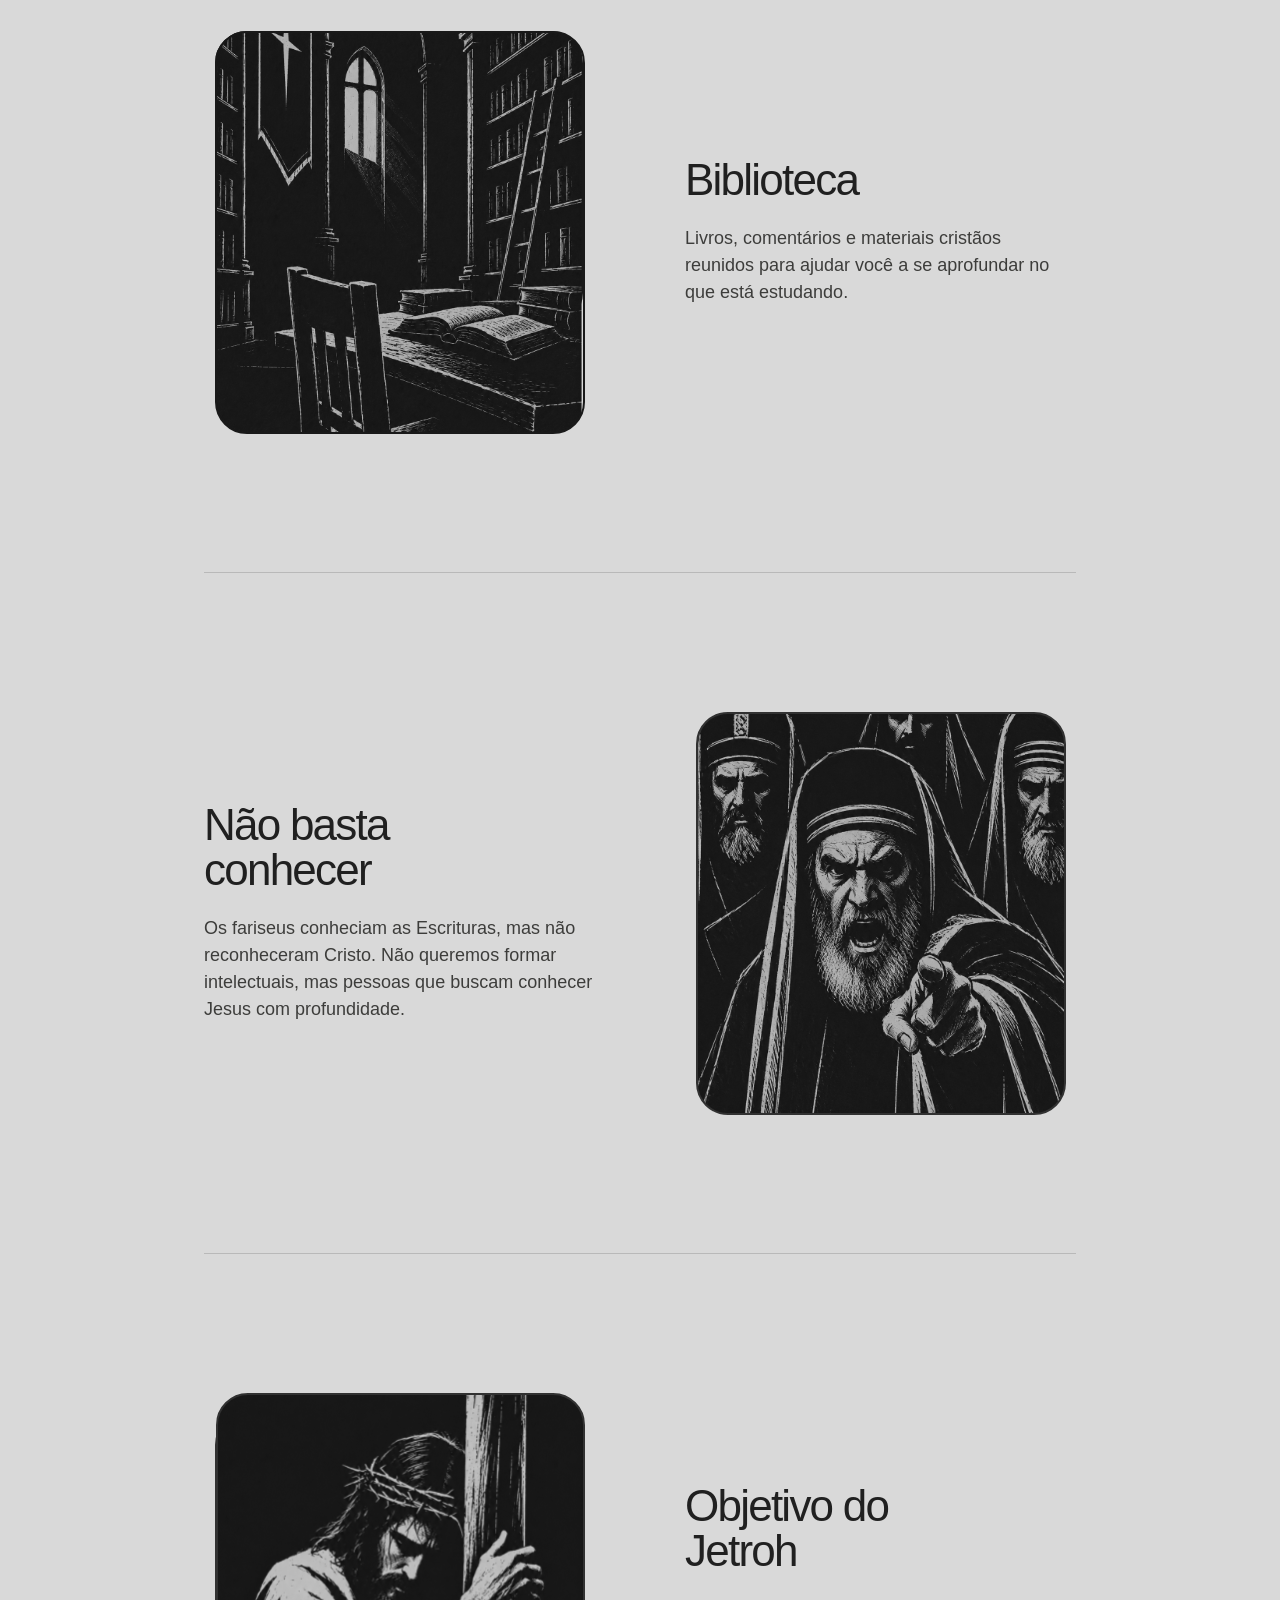
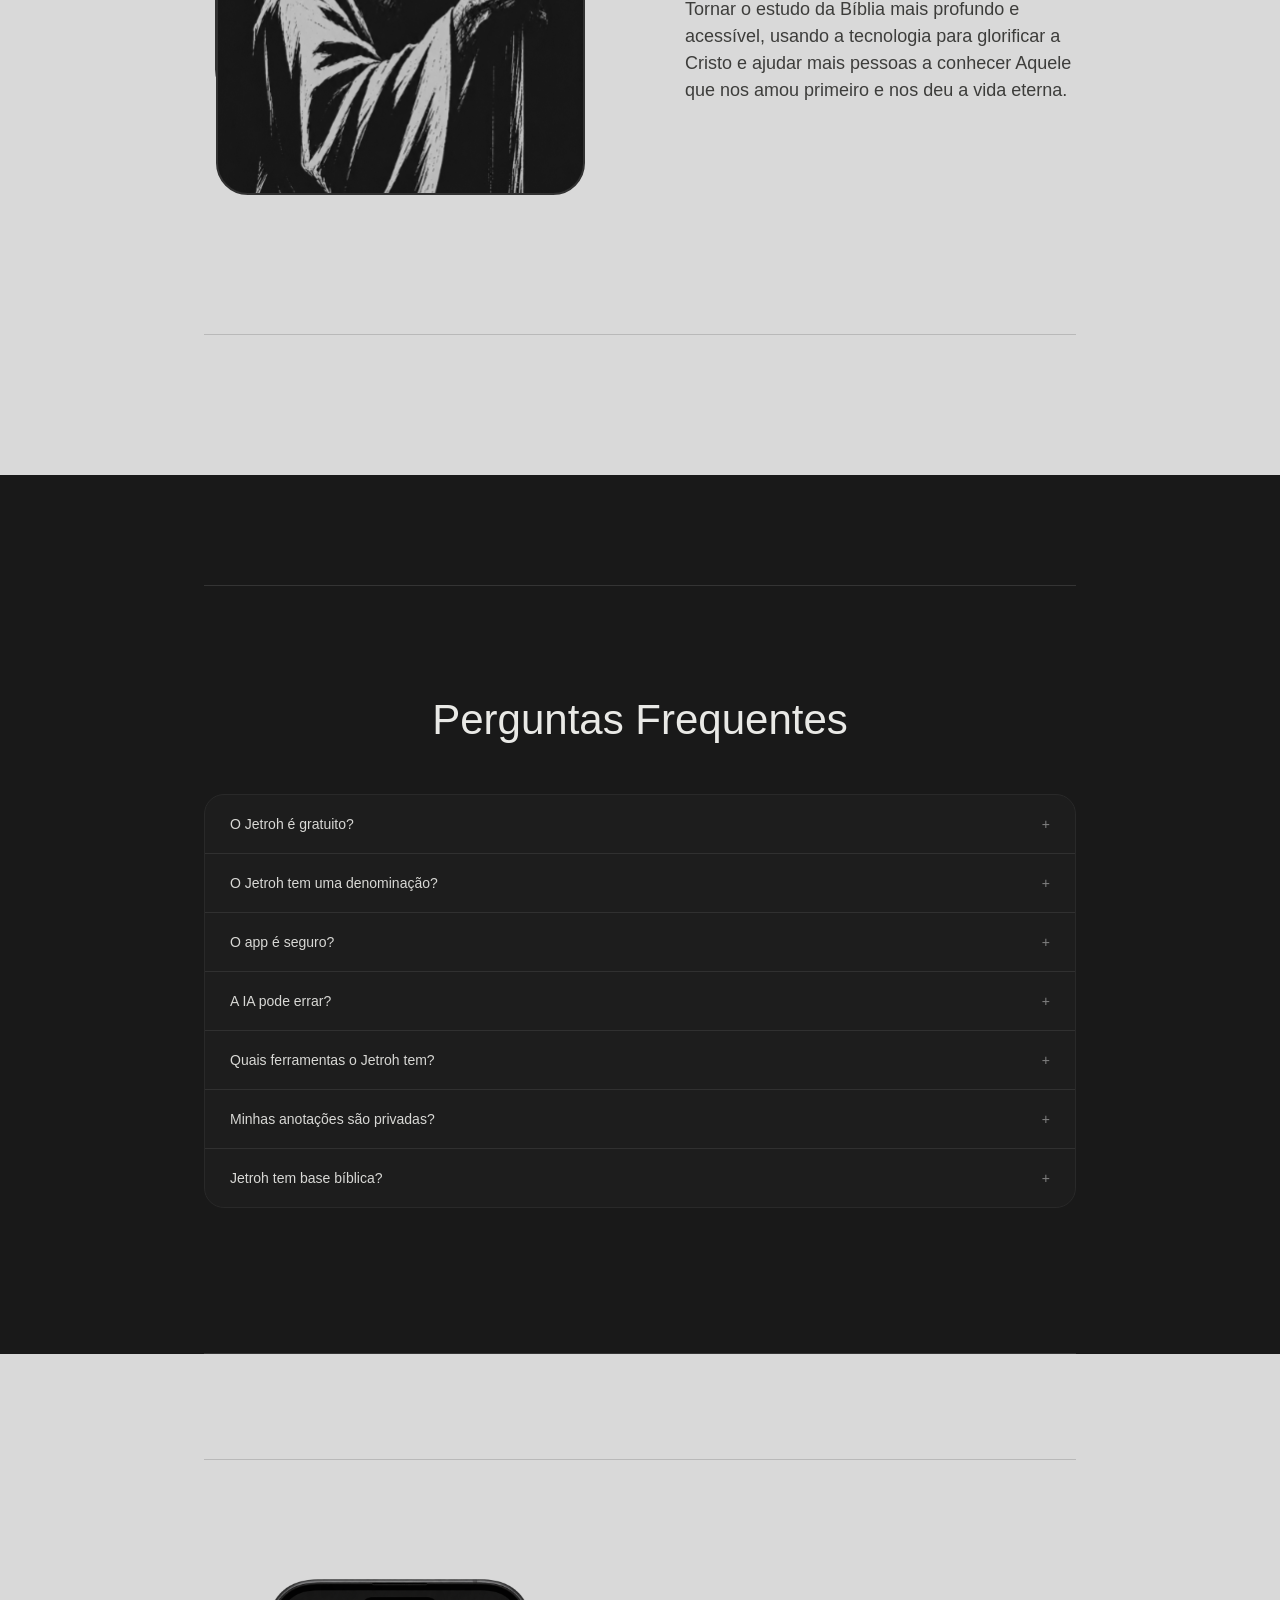
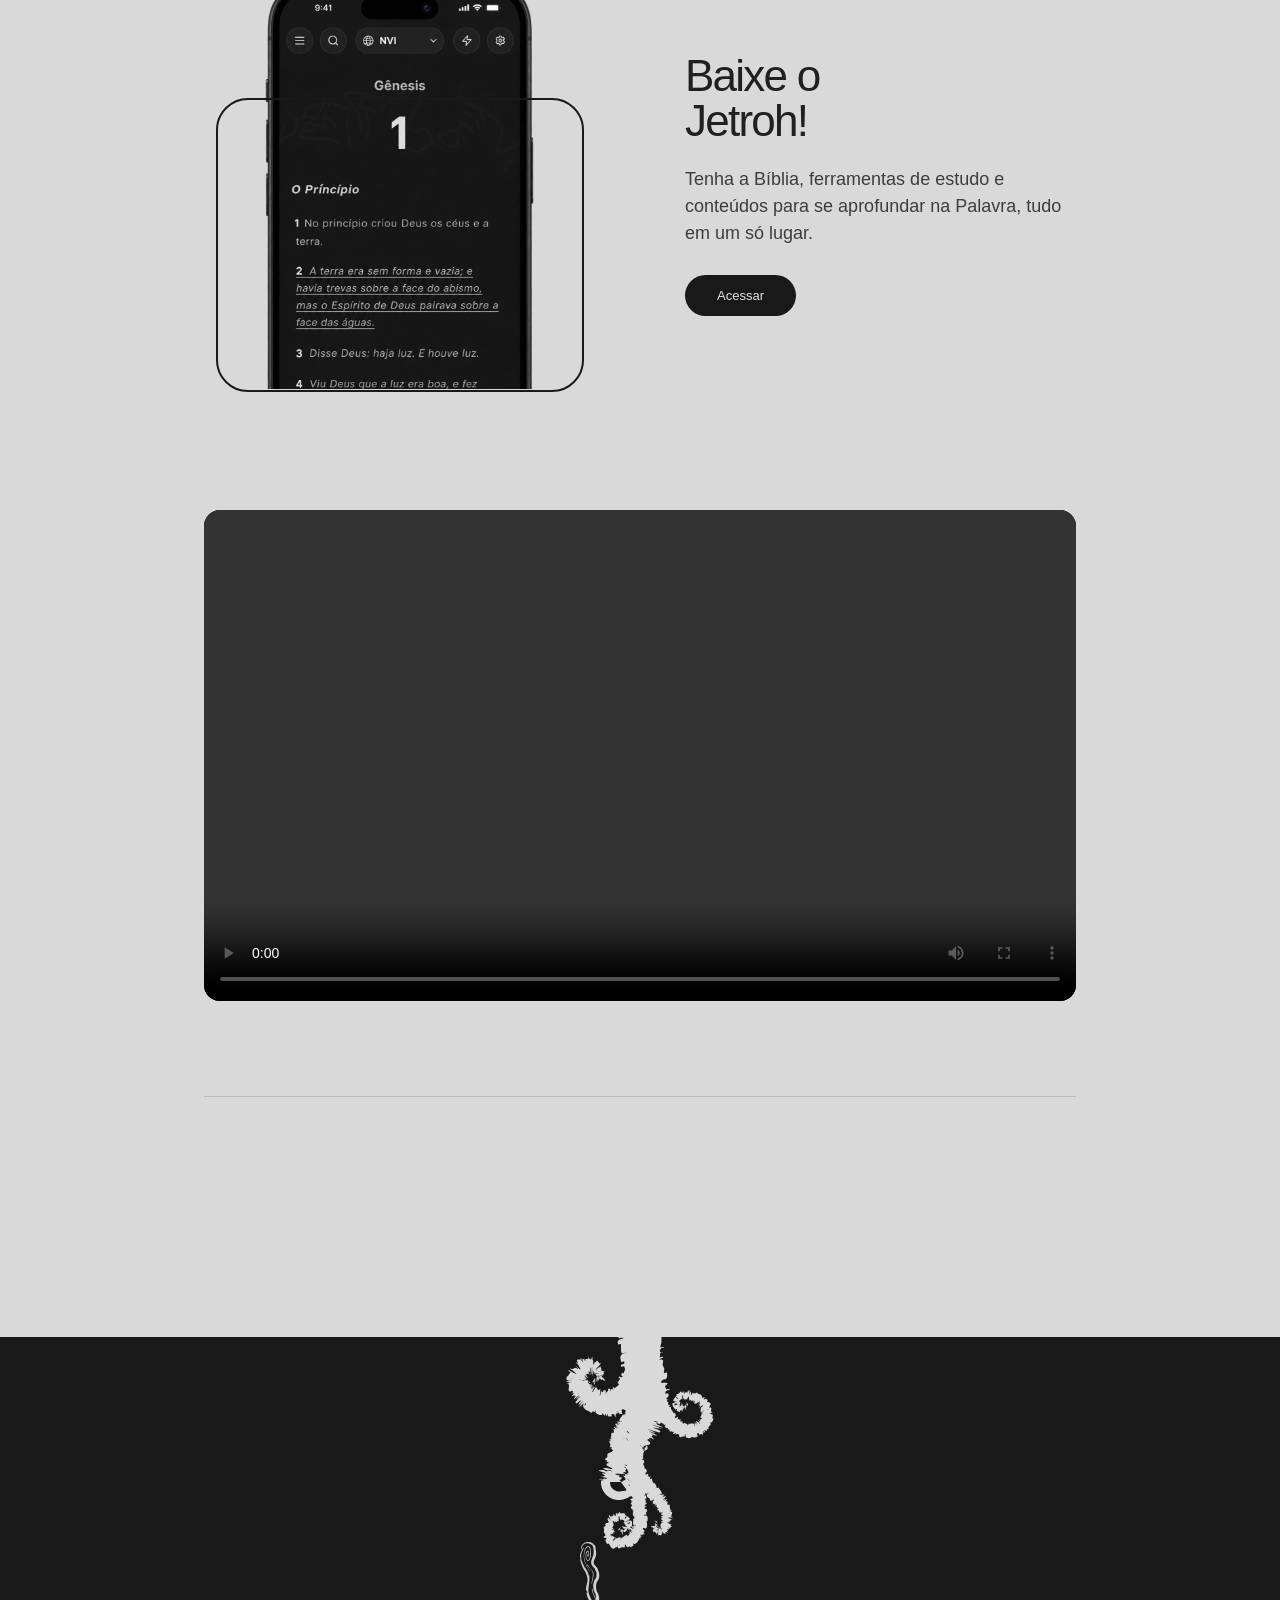
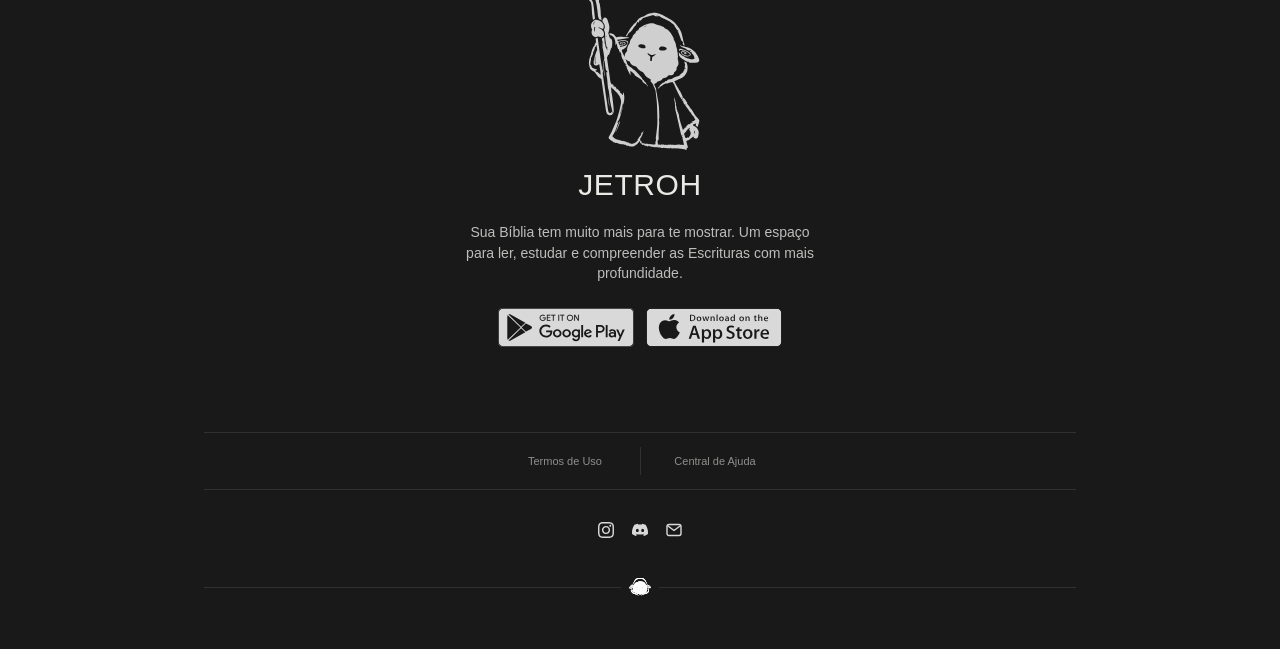
==== commit 0598bdd4: "Update index.html" ====
--- a/index.html
+++ b/index.html
@@ -44,7 +44,7 @@
       <div class="line light-line"></div>
       <article class="feature-row reverse">
         <div class="feature-media"><img src="assets/section2/img2.svg" alt="Ilustração de vida cristã"></div>
-        <div class="feature-copy"><h2>Vida cristã</h2><p>Leituras guiadas, devocionais, estudos e mensagens. O Jetroh te acompanha desde uma dúvida simples até aquilo que você quer estudar e construir com mais atenção.</p></div>
+        <div class="feature-copy"><h2>Vida cristã</h2><p>Leituras guiadas, devocionais, estudos e mensagens. Ferramentas para crescer na fé e compartilhar o Evangelho.</p></div>
       </article>
       <div class="line light-line"></div>
       <article class="feature-row">
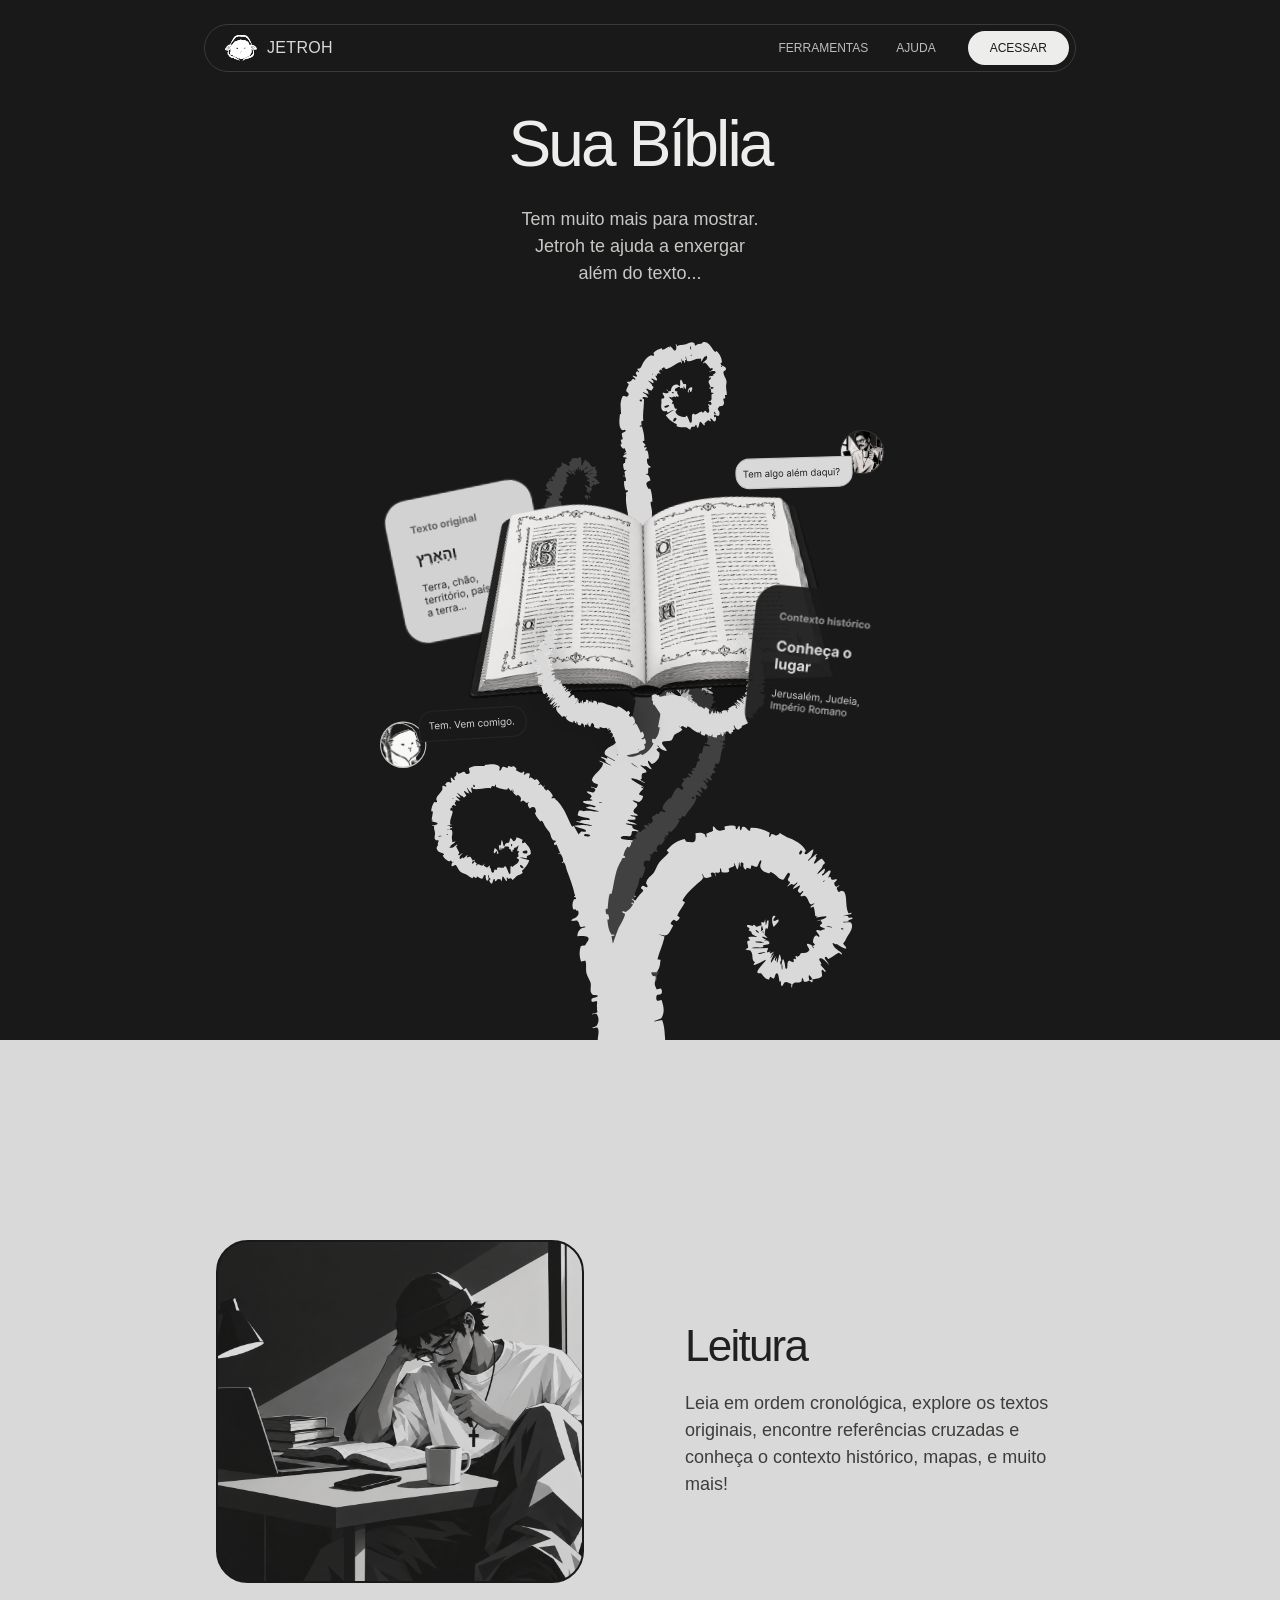
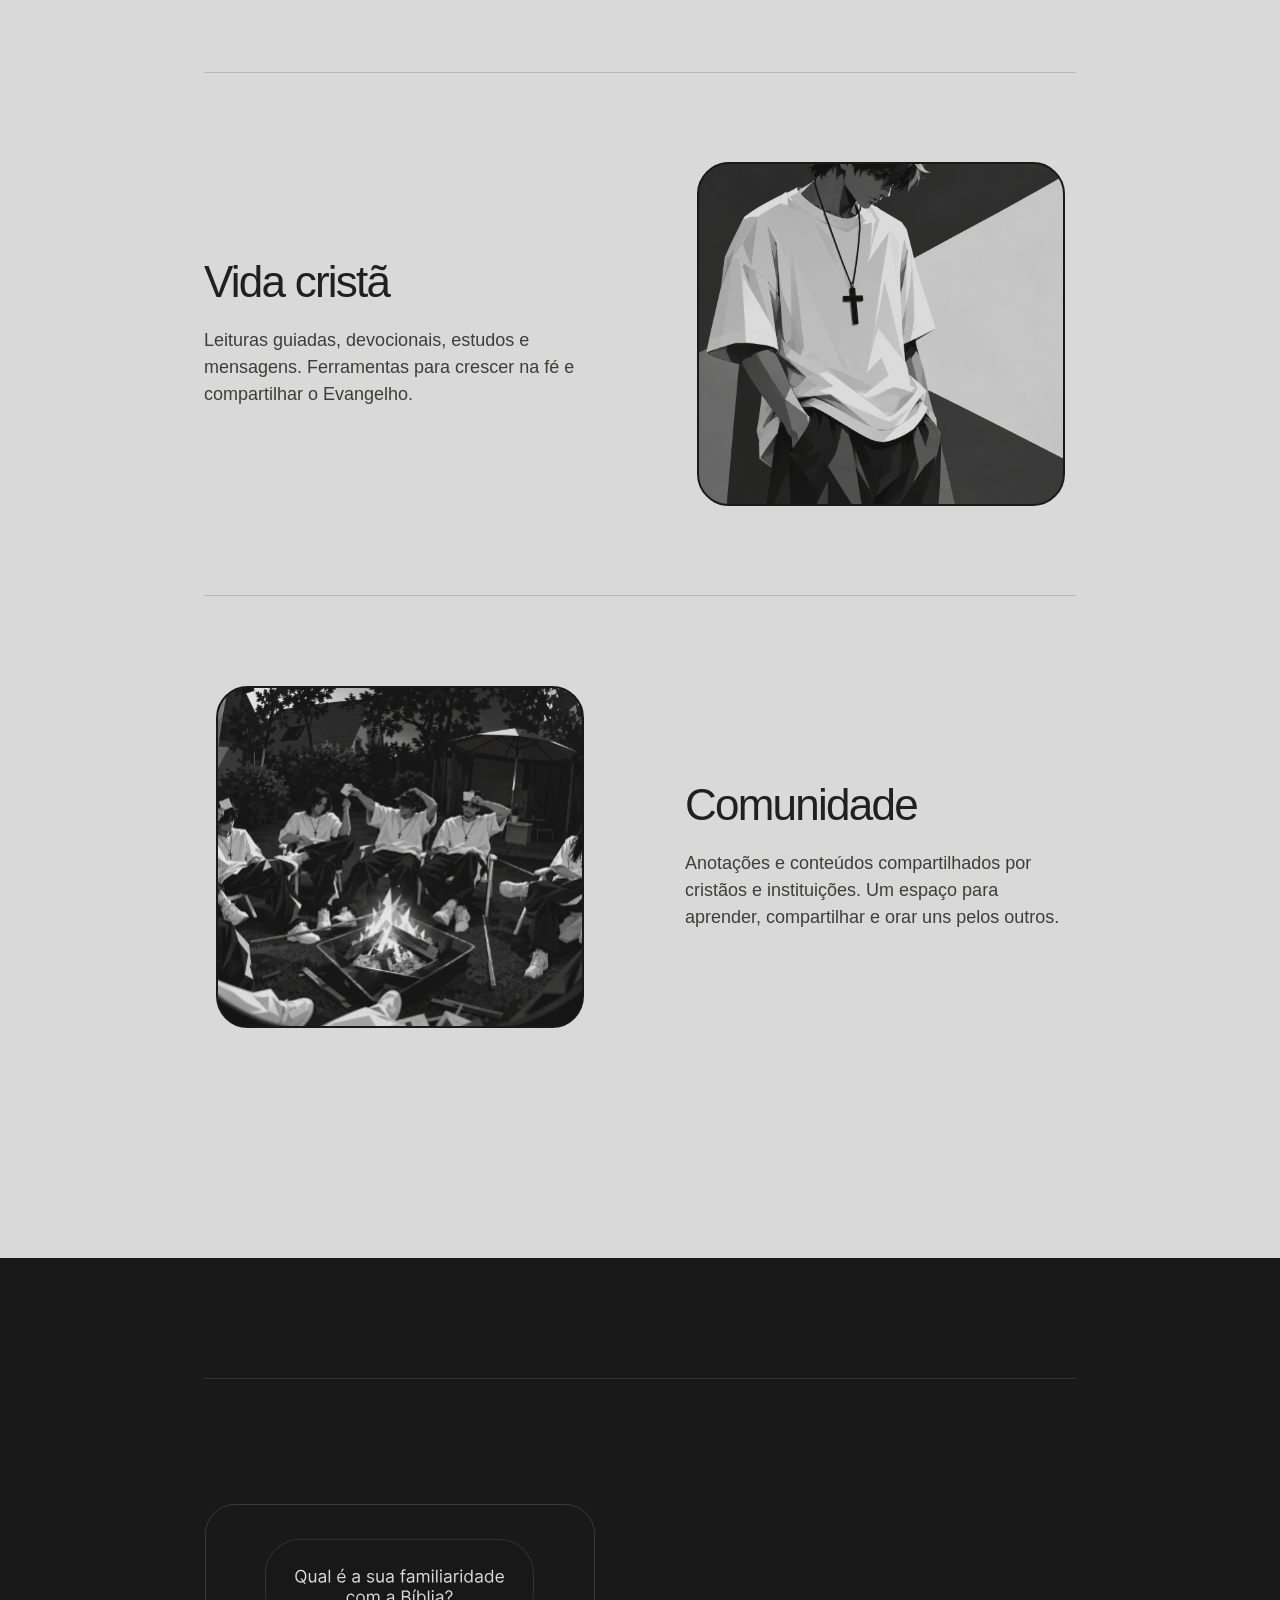
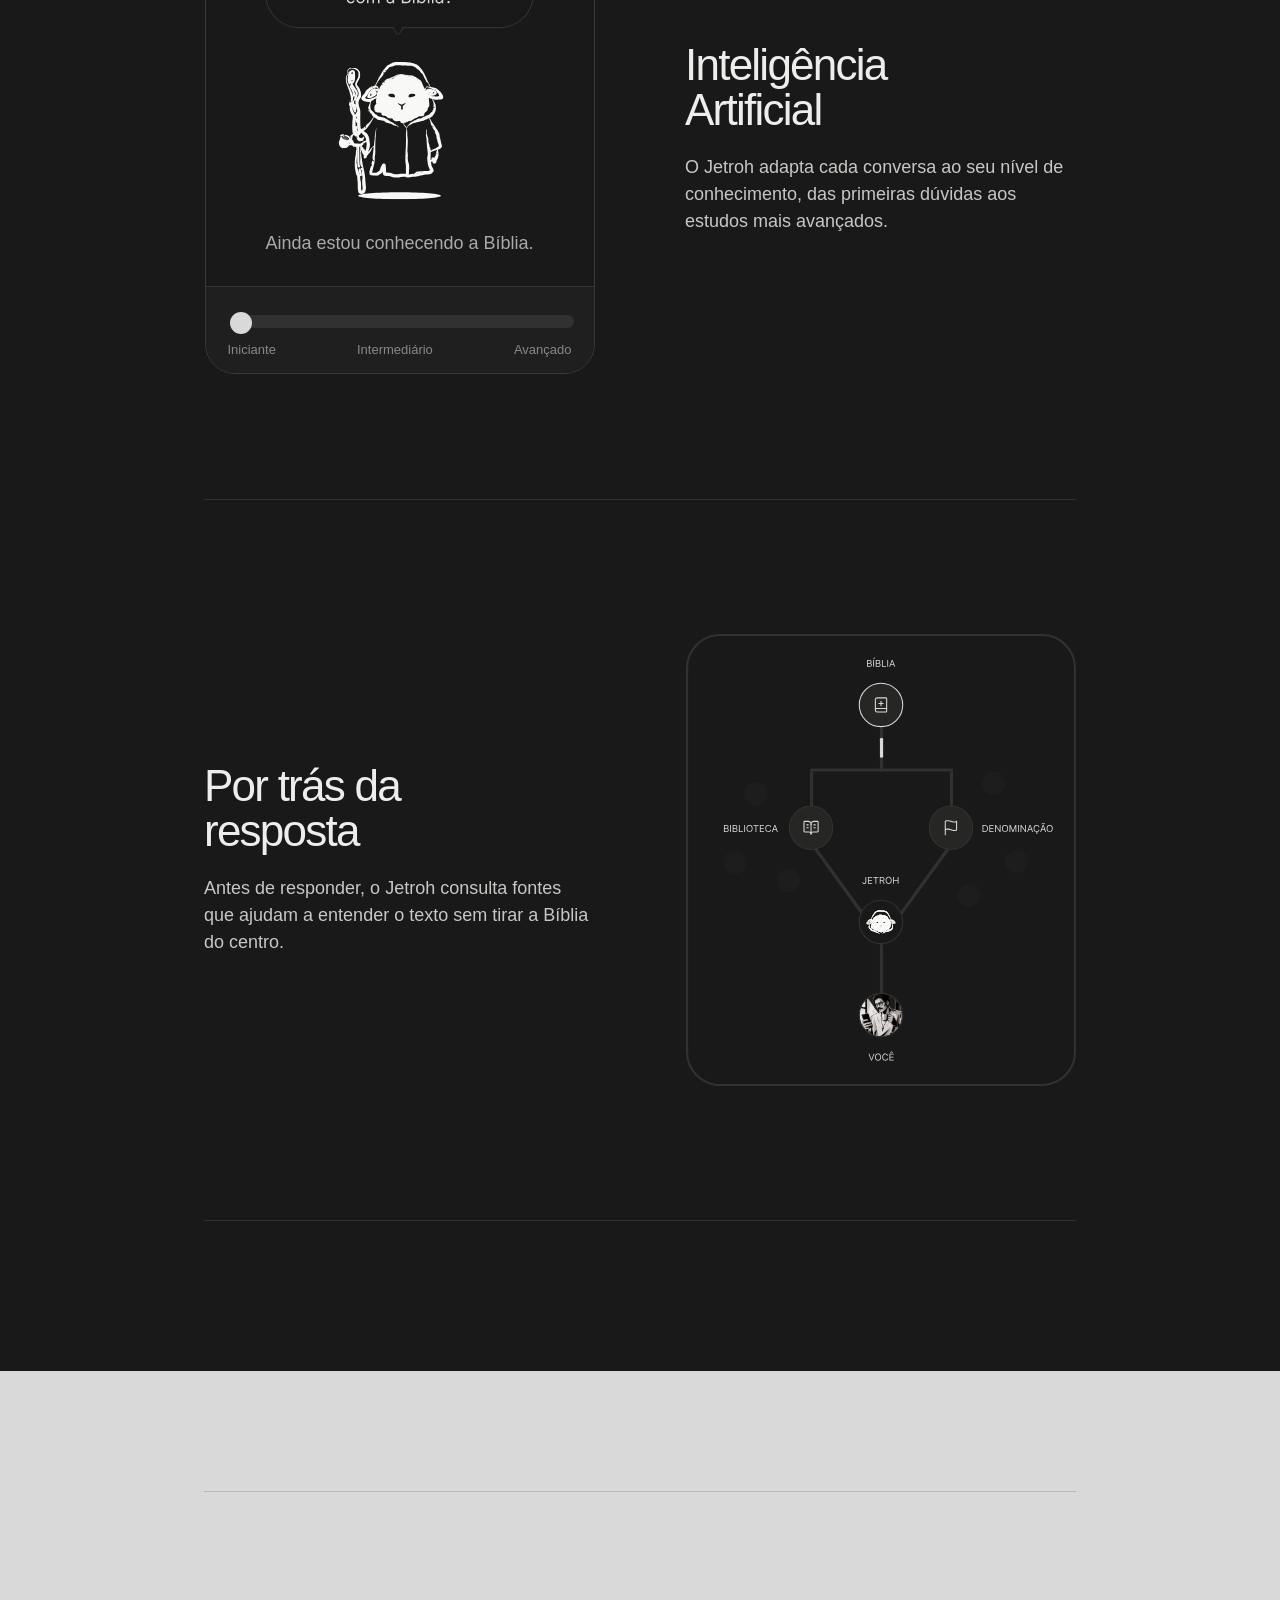
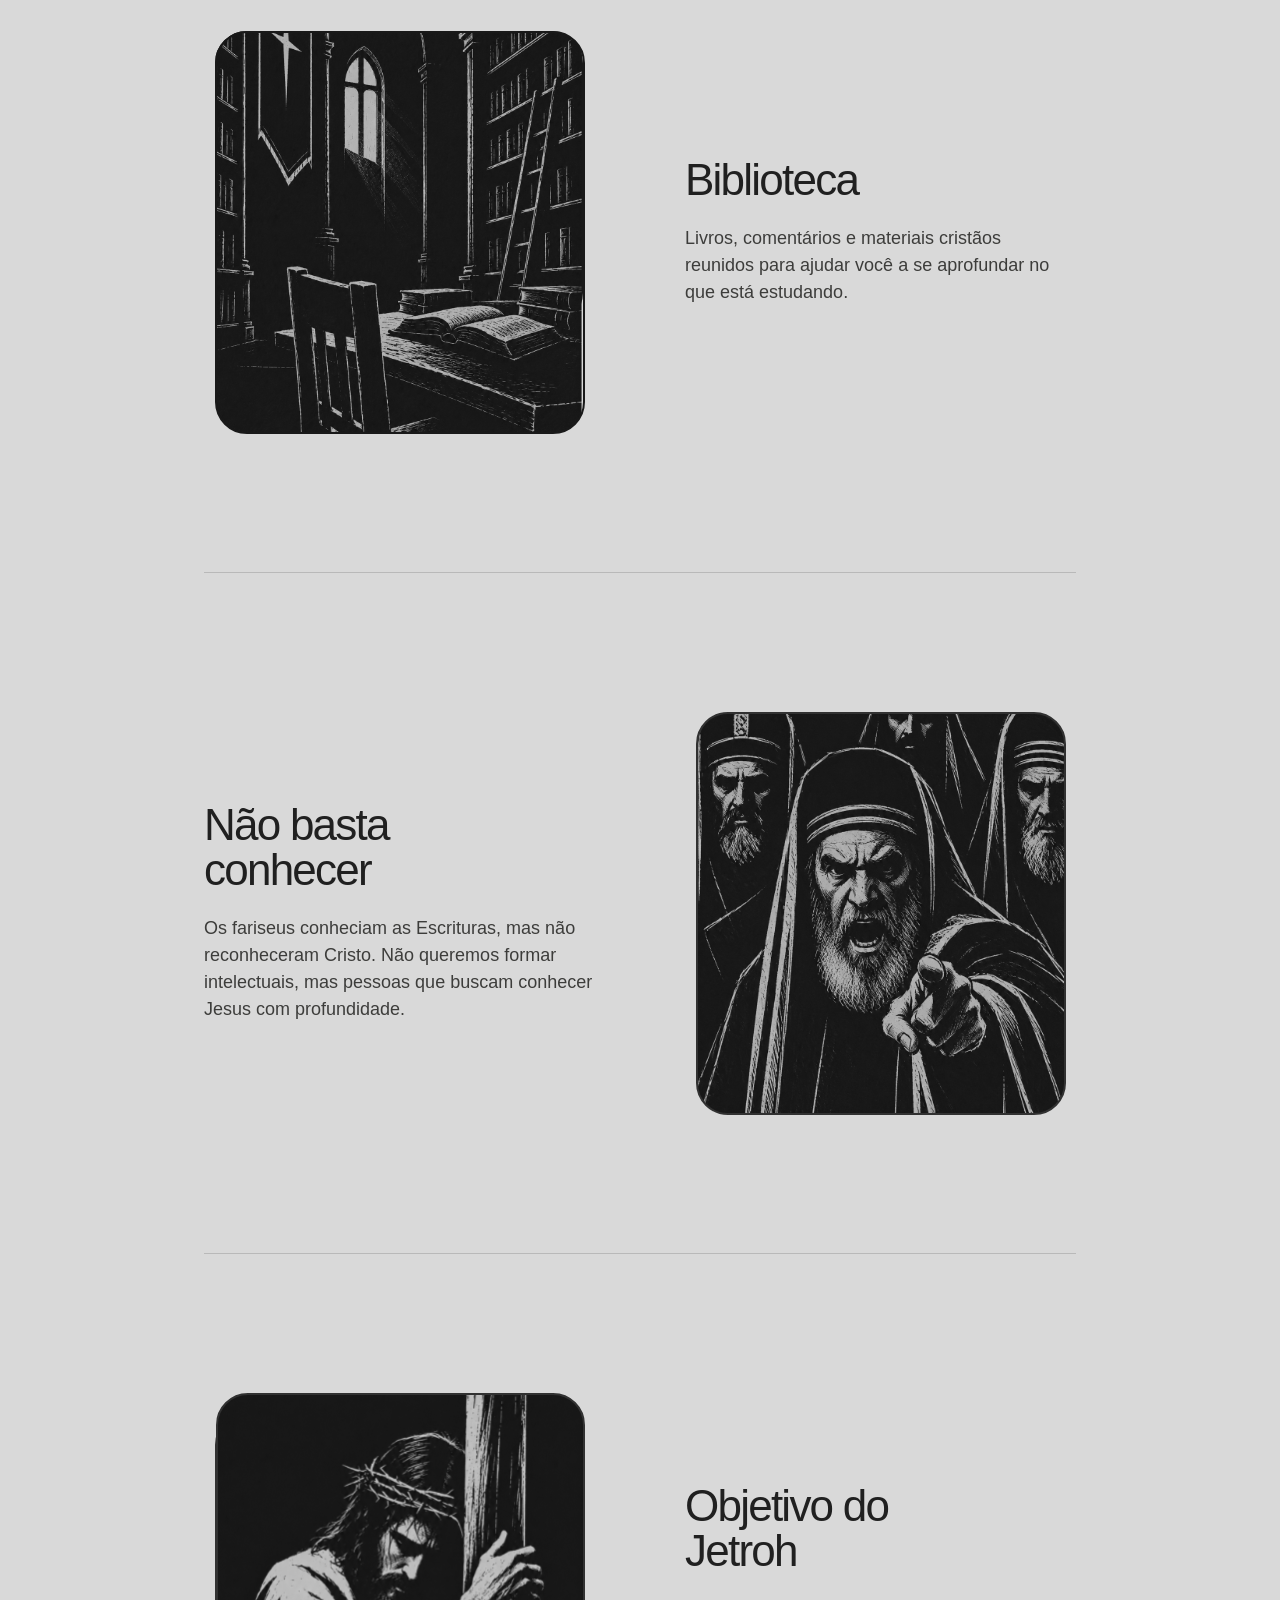
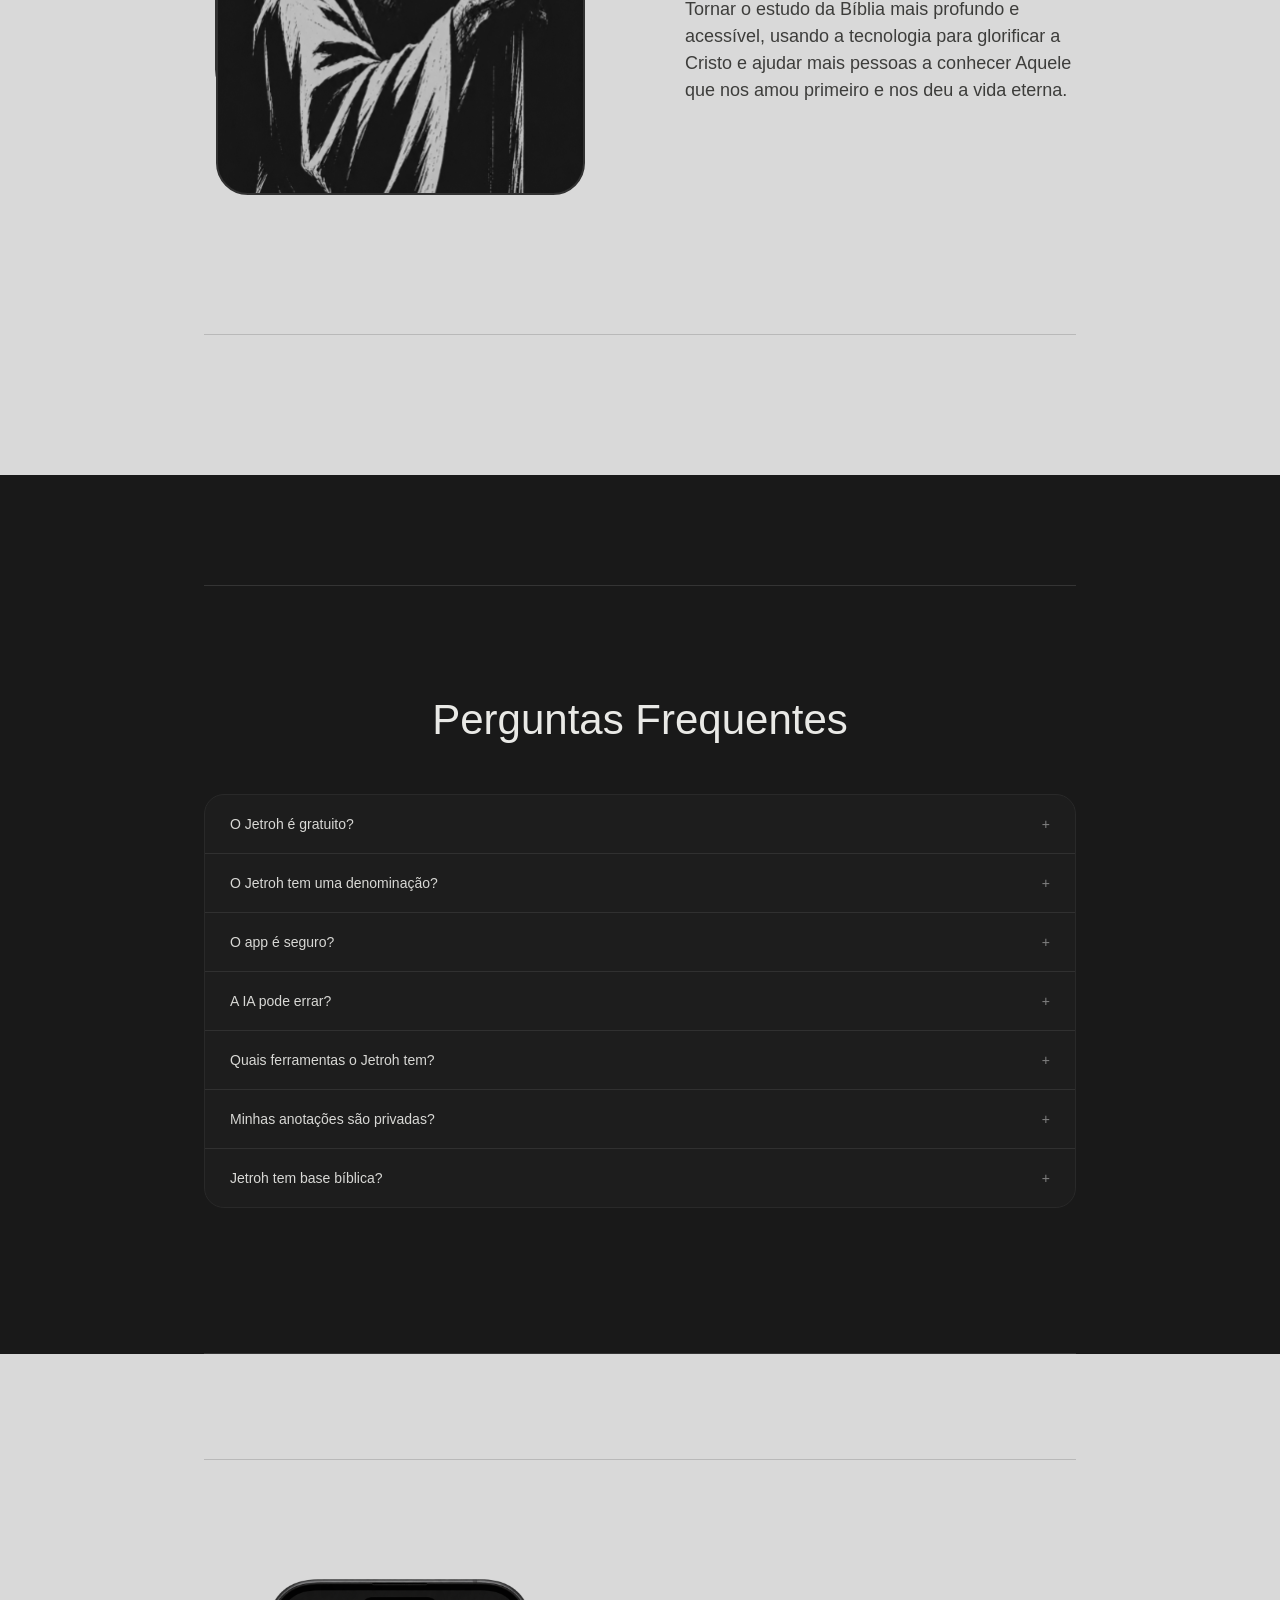
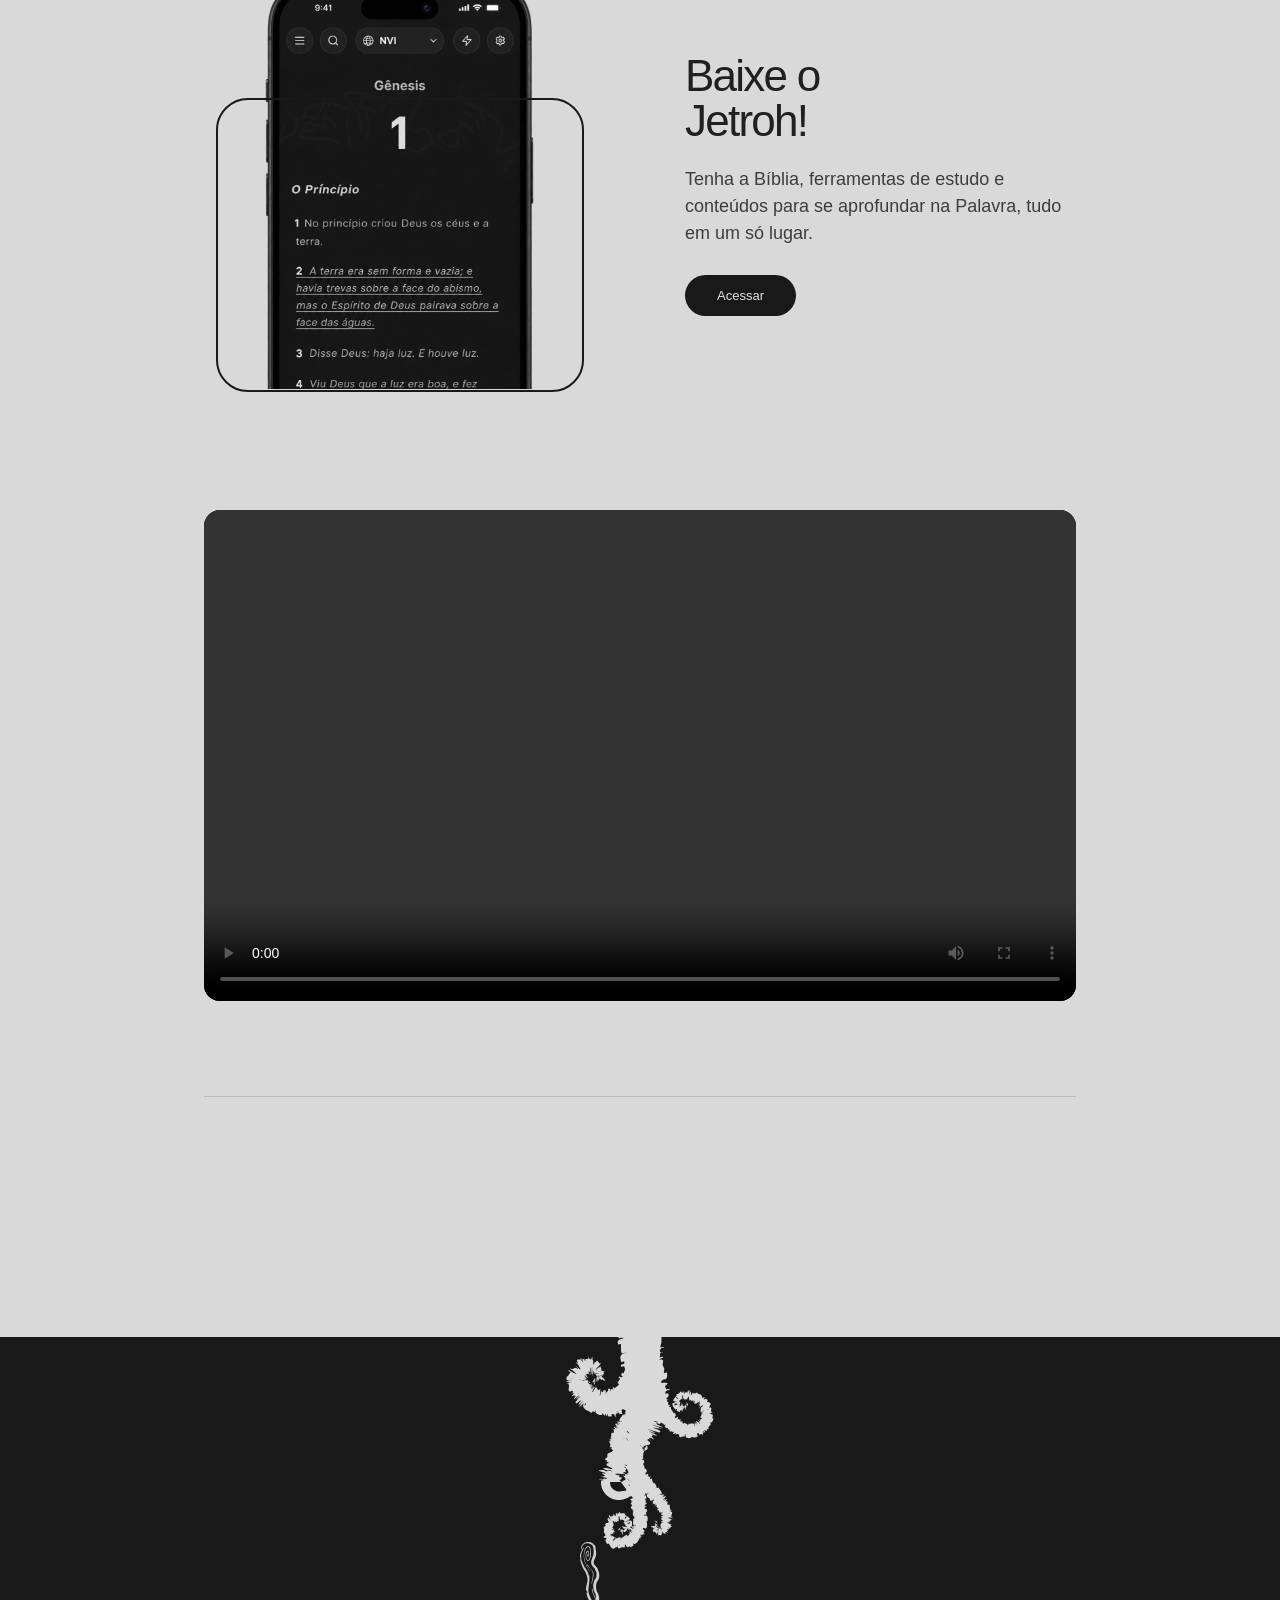
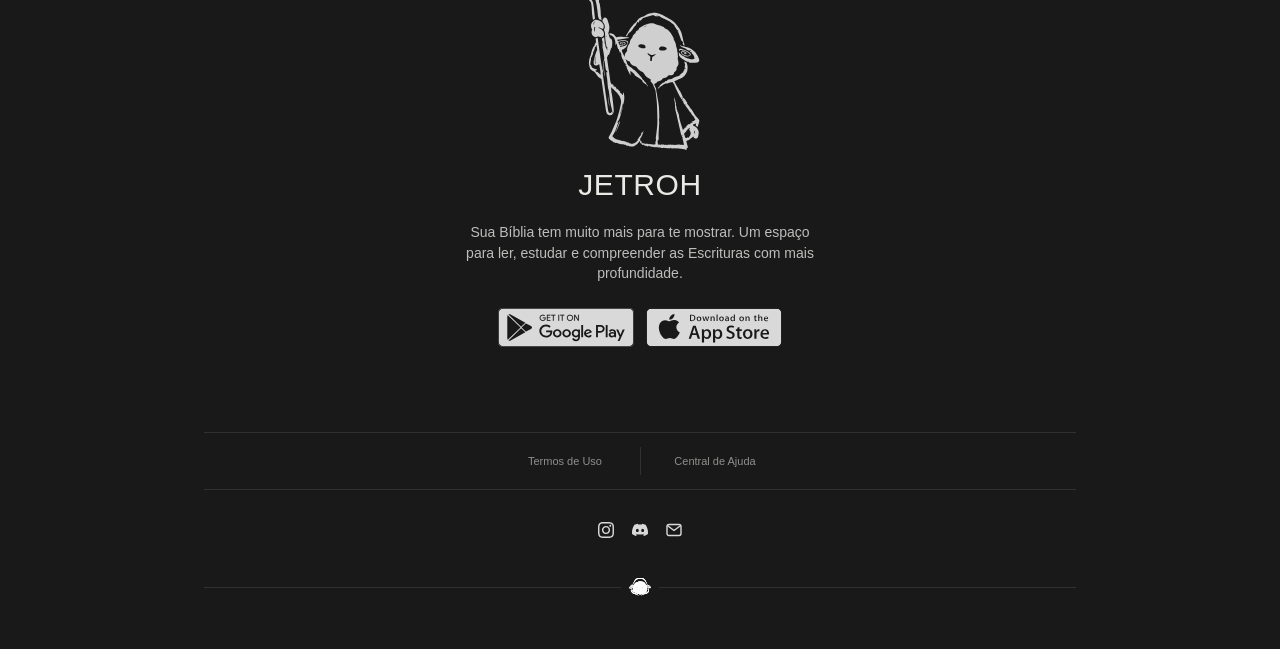
==== commit 4524a987: "Update index.html" ====
--- a/index.html
+++ b/index.html
@@ -97,13 +97,13 @@
       <div class="line dark-line"></div>
       <h2>Perguntas Frequentes</h2>
       <div class="faq-list">
-        <div class="faq-item"><button class="faq-question" type="button" aria-expanded="false">O Jetroh é gratuito?<span>+</span></button><div class="faq-answer"><div><p>O Jetroh terá recursos acessíveis para leitura e estudo, com detalhes de planos apresentados no lançamento.</p></div></div></div>
-        <div class="faq-item"><button class="faq-question" type="button" aria-expanded="false">O Jetroh tem uma denominação?<span>+</span></button><div class="faq-answer"><div><p>O aplicativo respeita tradições e denominações, mantendo a Bíblia no centro da experiência.</p></div></div></div>
-        <div class="faq-item"><button class="faq-question" type="button" aria-expanded="false">O app é seguro?<span>+</span></button><div class="faq-answer"><div><p>Privacidade e segurança fazem parte da estrutura do produto, especialmente em conteúdos e anotações pessoais.</p></div></div></div>
-        <div class="faq-item"><button class="faq-question" type="button" aria-expanded="false">A IA pode errar?<span>+</span></button><div class="faq-answer"><div><p>Sim. Por isso as respostas devem ser conferidas nas referências apresentadas. A IA não substitui discipulado, igreja local ou estudo responsável.</p></div></div></div>
-        <div class="faq-item"><button class="faq-question" type="button" aria-expanded="false">Quais ferramentas o Jetroh tem?<span>+</span></button><div class="faq-answer"><div><p>Leitura bíblica, ferramentas de estudo, contexto, textos originais, referências, devocionais, biblioteca, comunidade e assistência por IA.</p></div></div></div>
-        <div class="faq-item"><button class="faq-question" type="button" aria-expanded="false">Minhas anotações são privadas?<span>+</span></button><div class="faq-answer"><div><p>As anotações privadas permanecem privadas; conteúdos comunitários dependem da sua escolha de compartilhamento.</p></div></div></div>
-        <div class="faq-item"><button class="faq-question" type="button" aria-expanded="false">Jetroh tem base bíblica?<span>+</span></button><div class="faq-answer"><div><p>A proposta do Jetroh é usar tecnologia como ferramenta para aprofundar a leitura e compreensão das Escrituras.</p></div></div></div>
+        <div class="faq-item"><button class="faq-question" type="button" aria-expanded="false">O Jetroh é gratuito?<span>+</span></button><div class="faq-answer"><div><p>Sim. O Jetroh possui acesso gratuito aos seus principais recursos e também oferece recursos adicionais pagos. Manter uma plataforma como o Jetroh envolve custos de desenvolvimento, infraestrutura e tecnologia, por isso alguns recursos fazem parte dos planos pagos. Dentro do app, você poderá ver com clareza o que está incluído gratuitamente e o que faz parte de cada plano.</p></div></div></div>
+        <div class="faq-item"><button class="faq-question" type="button" aria-expanded="false">O Jetroh tem uma denominação?<span>+</span></button><div class="faq-answer"><div><p>Não. O Jetroh não pertence nem responde por uma denominação específica. As respostas são construídas a partir da Bíblia, considerando também a tradição cristã que você escolher e os livros e materiais que selecionar para seus estudos. Essas preferências podem ser alteradas quando quiser, mas, independentemente das suas escolhas, a Bíblia permanece no centro e como principal referência do Jetroh.</p></div></div></div>
+        <div class="faq-item"><button class="faq-question" type="button" aria-expanded="false">O app é seguro?<span>+</span></button><div class="faq-answer"><div><p>Sim. O Jetroh é desenvolvido pensando na segurança e na privacidade de quem utiliza a plataforma. Buscamos coletar apenas os dados necessários para o funcionamento dos recursos e protegê-los seguindo boas práticas de segurança. Você também poderá consultar de forma clara quais dados são utilizados e como são tratados em nossa Política de Privacidade.</p></div></div></div>
+        <div class="faq-item"><button class="faq-question" type="button" aria-expanded="false">A IA pode errar?<span>+</span></button><div class="faq-answer"><div><p>Sim. A inteligência artificial pode interpretar algo de forma incorreta ou apresentar informações imprecisas. Por isso, o Jetroh não foi criado para substituir a leitura da Bíblia, pastores, professores ou a comunhão com a Igreja, mas para auxiliar seus estudos. Sempre, confira as referências apresentadas nas respostas e volte ao próprio texto bíblico.</p></div></div></div>
+        <div class="faq-item"><button class="faq-question" type="button" aria-expanded="false">Quais ferramentas o Jetroh tem?<span>+</span></button><div class="faq-answer"><div><p>O Jetroh reúne Bíblia, estudos, devocionais, anotações, conteúdos e ferramentas de evangelismo, além de recursos para explorar personagens, lugares, temas e passagens das Escrituras. Você também pode conversar com o Jetroh para tirar dúvidas, preparar estudos e se aprofundar em diferentes assuntos, reunindo suas ferramentas de estudo em um só lugar.</p></div></div></div>
+        <div class="faq-item"><button class="faq-question" type="button" aria-expanded="false">Minhas anotações são privadas?<span>+</span></button><div class="faq-answer"><div><p>Sim. Suas anotações pessoais são privadas e ficam vinculadas à sua conta. Quando houver a opção de compartilhar algum conteúdo com a comunidade, você escolherá o que deseja tornar público. Uma anotação privada não será publicada automaticamente.</p></div></div></div>
+        <div class="faq-item"><button class="faq-question" type="button" aria-expanded="false">Jetroh tem base bíblica?<span>+</span></button><div class="faq-answer"><div><p>Sim. O Jetroh utiliza tecnologia, inteligência artificial e ferramentas de terceiros como meios para auxiliar no estudo e no acesso às Escrituras, nunca para ocupar o lugar delas. Na Bíblia vemos recursos e conhecimentos disponíveis sendo utilizados para comunicar e ensinar a verdade: Paulo, por exemplo, utilizou elementos da cultura de Atenas como ponto de partida para anunciar a Deus (Atos 17:22–34), e Filipe partiu do que o eunuco estava lendo para ajudá-lo a compreender as Escrituras (Atos 8:30–35). Entendemos a tecnologia da mesma forma: como uma ferramenta a serviço do ensino, que deve ser examinada com discernimento (1 Tessalonicenses 5:21). O Jetroh pode auxiliar seus estudos, mas não substitui a oração, a comunhão com a Igreja ou sua intimidade pessoal com Deus. A Bíblia permanece no centro; a tecnologia é apenas uma ferramenta.</p></div></div></div>
       </div>
     </section>
     <div class="line dark-line"></div>
